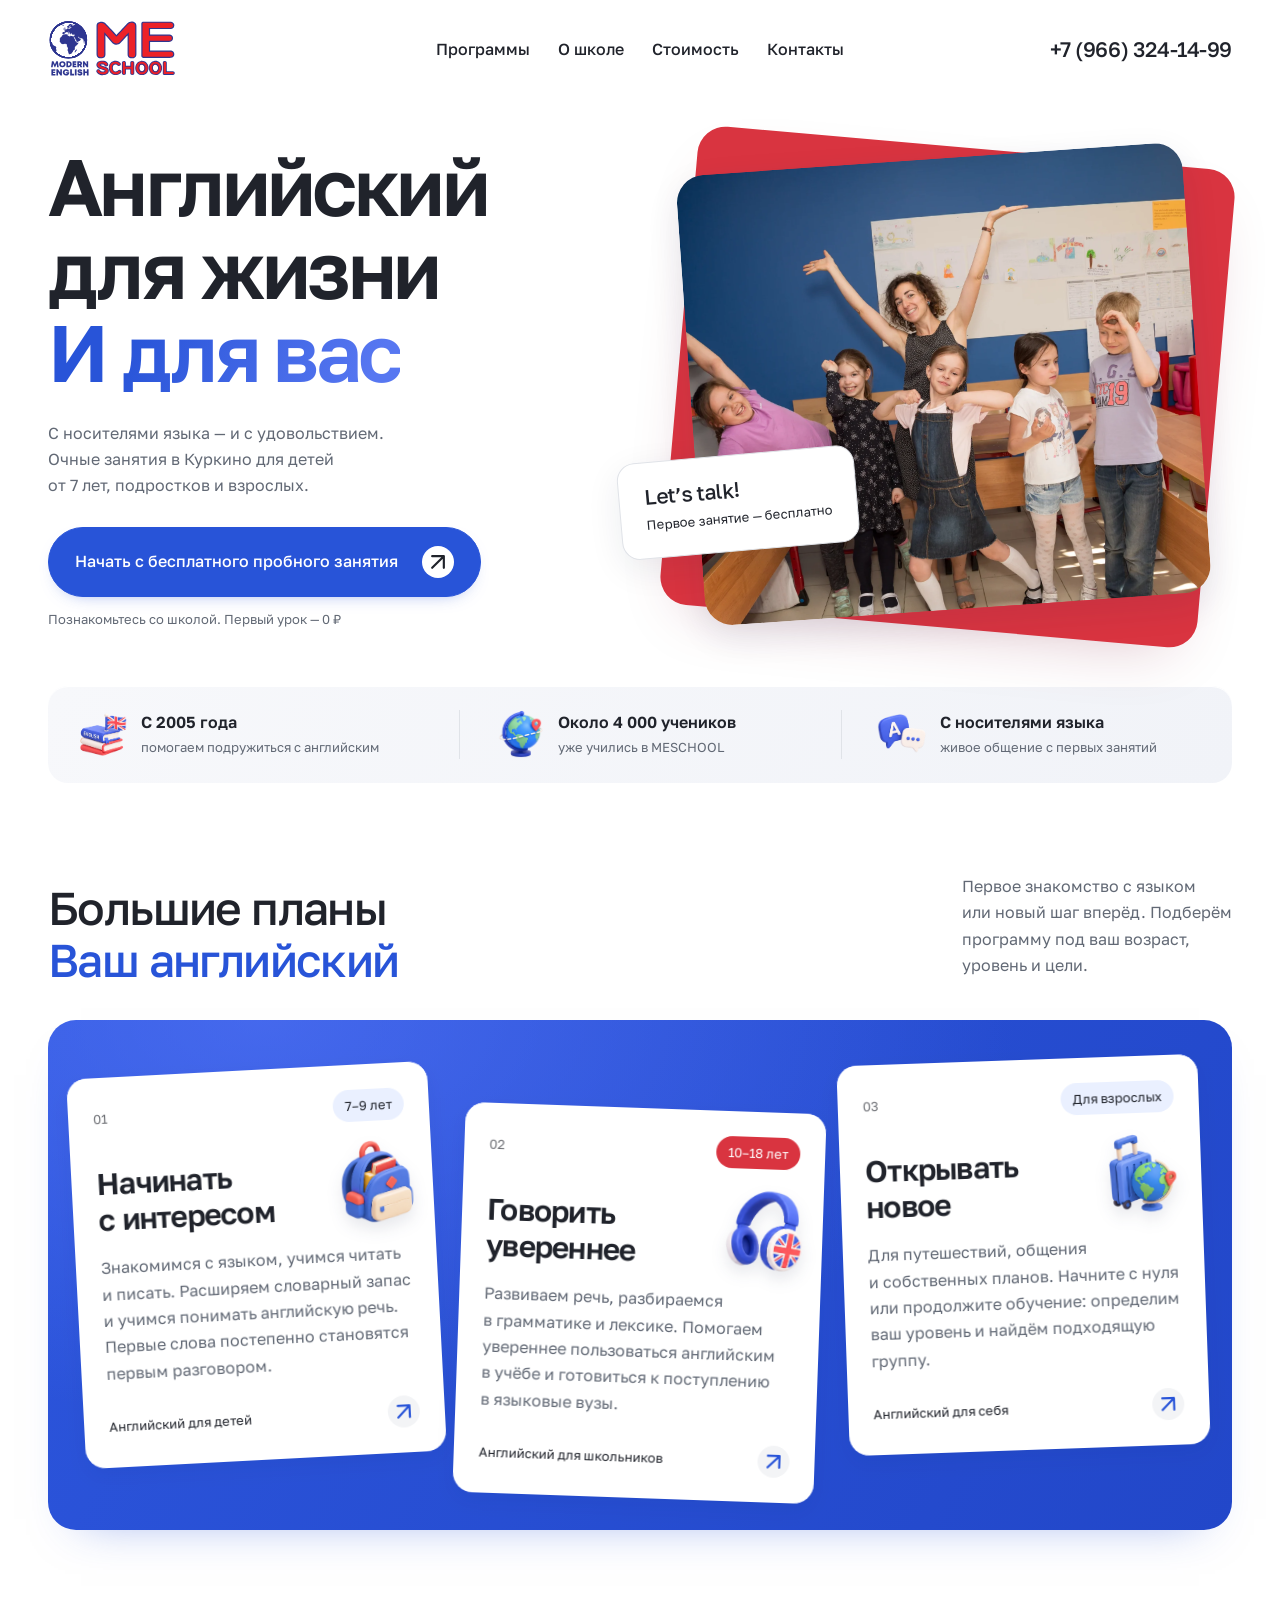
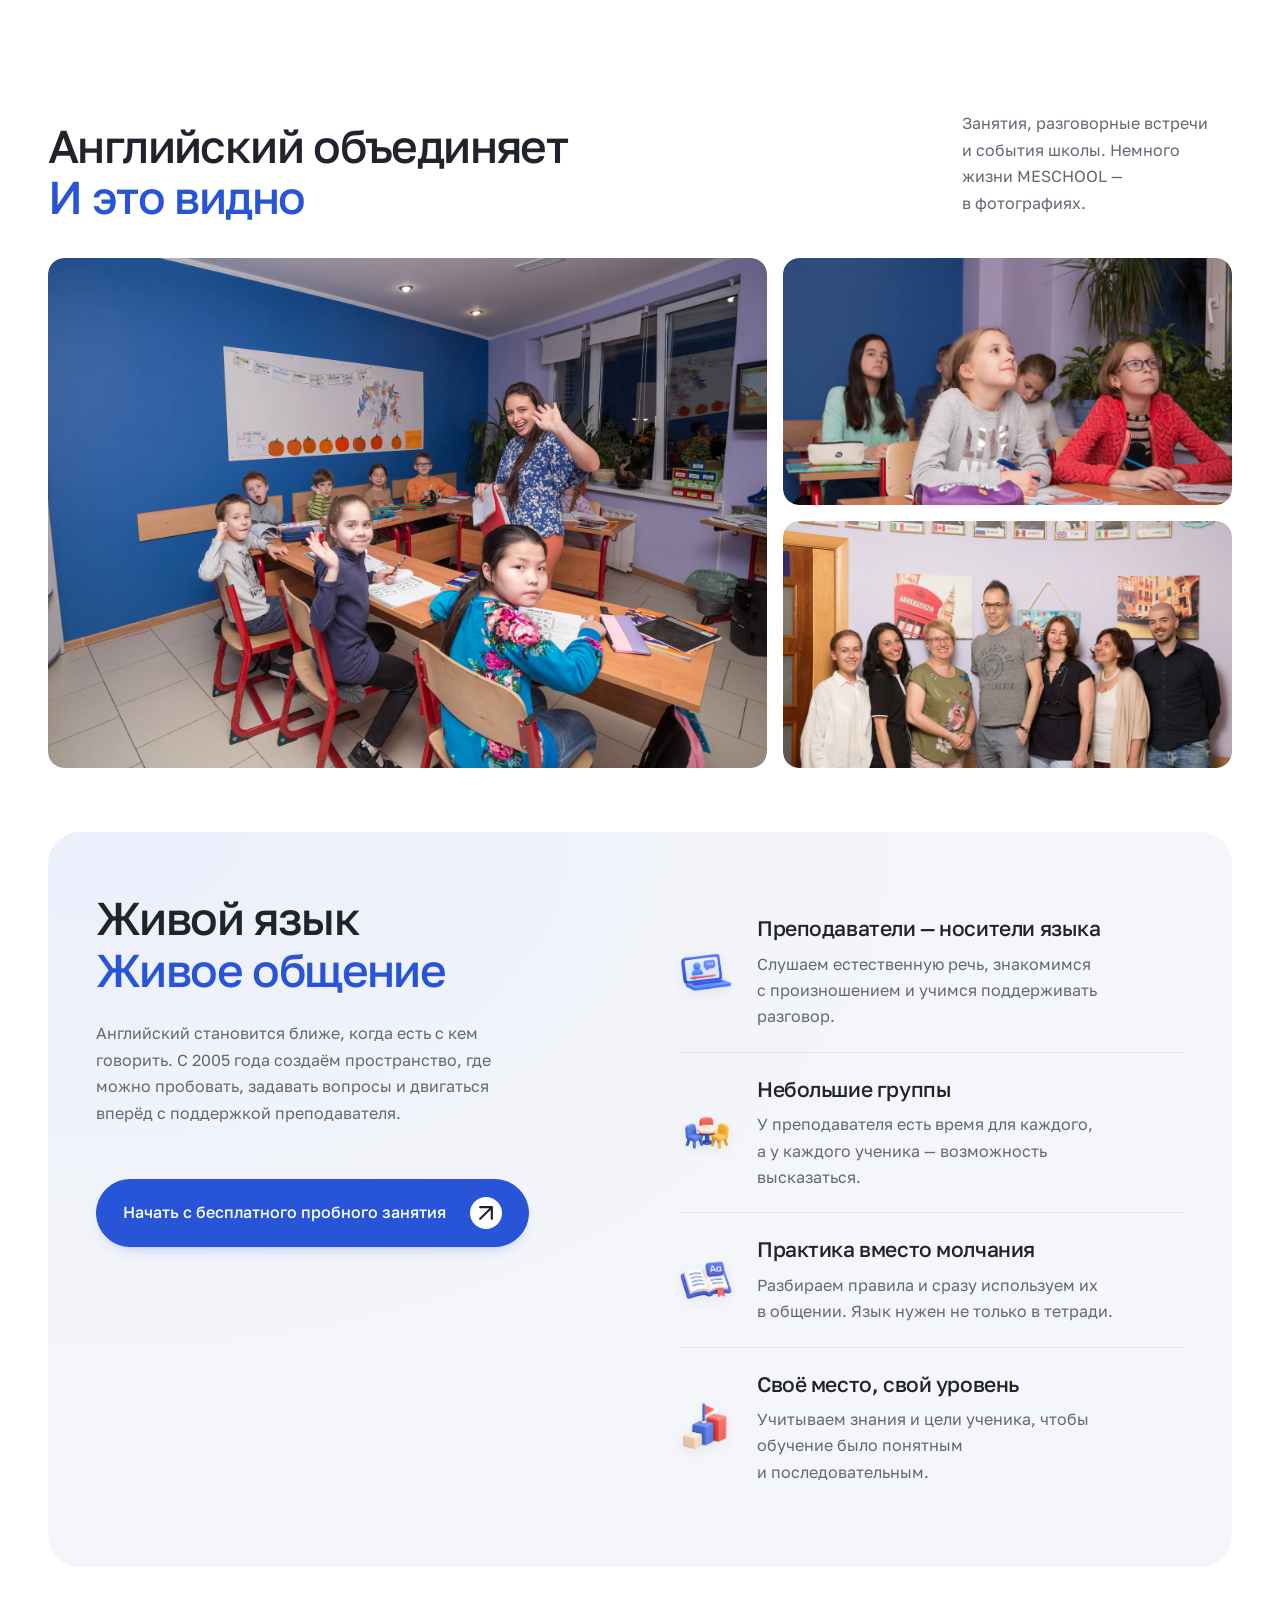
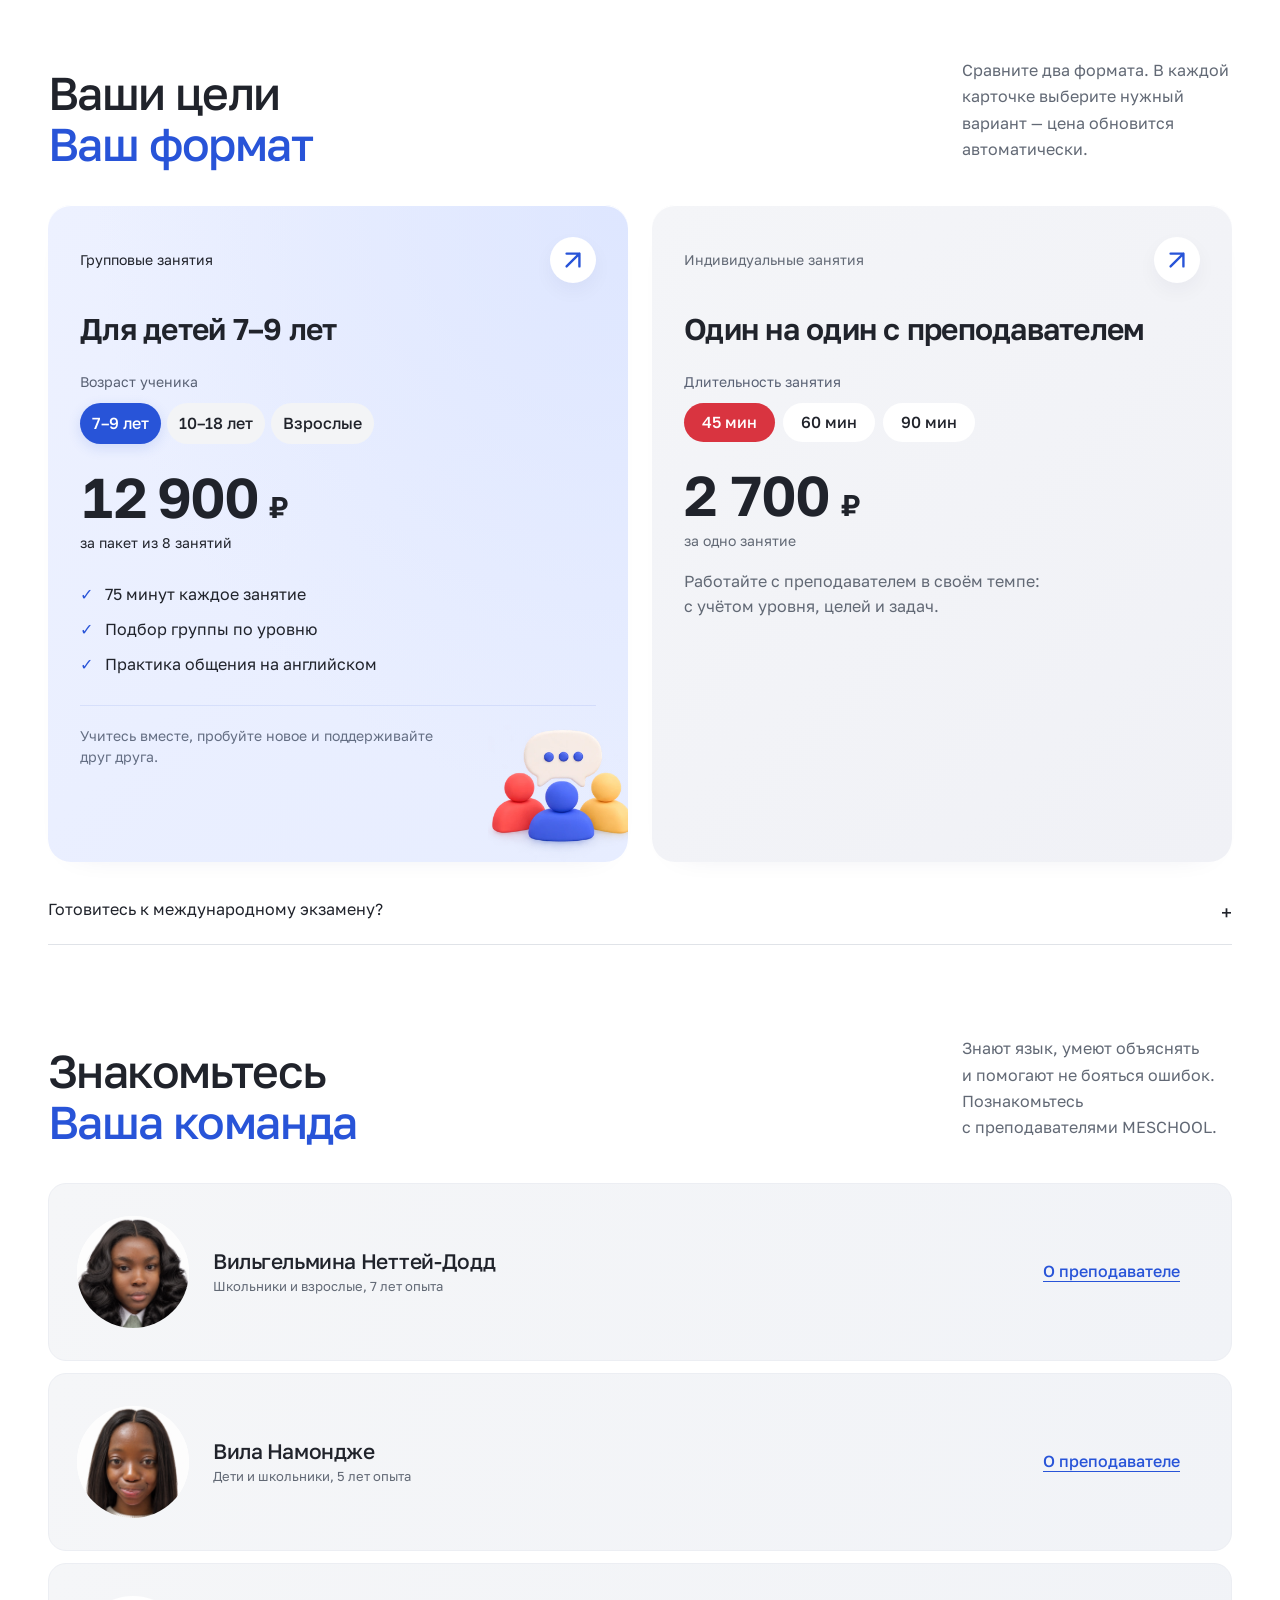
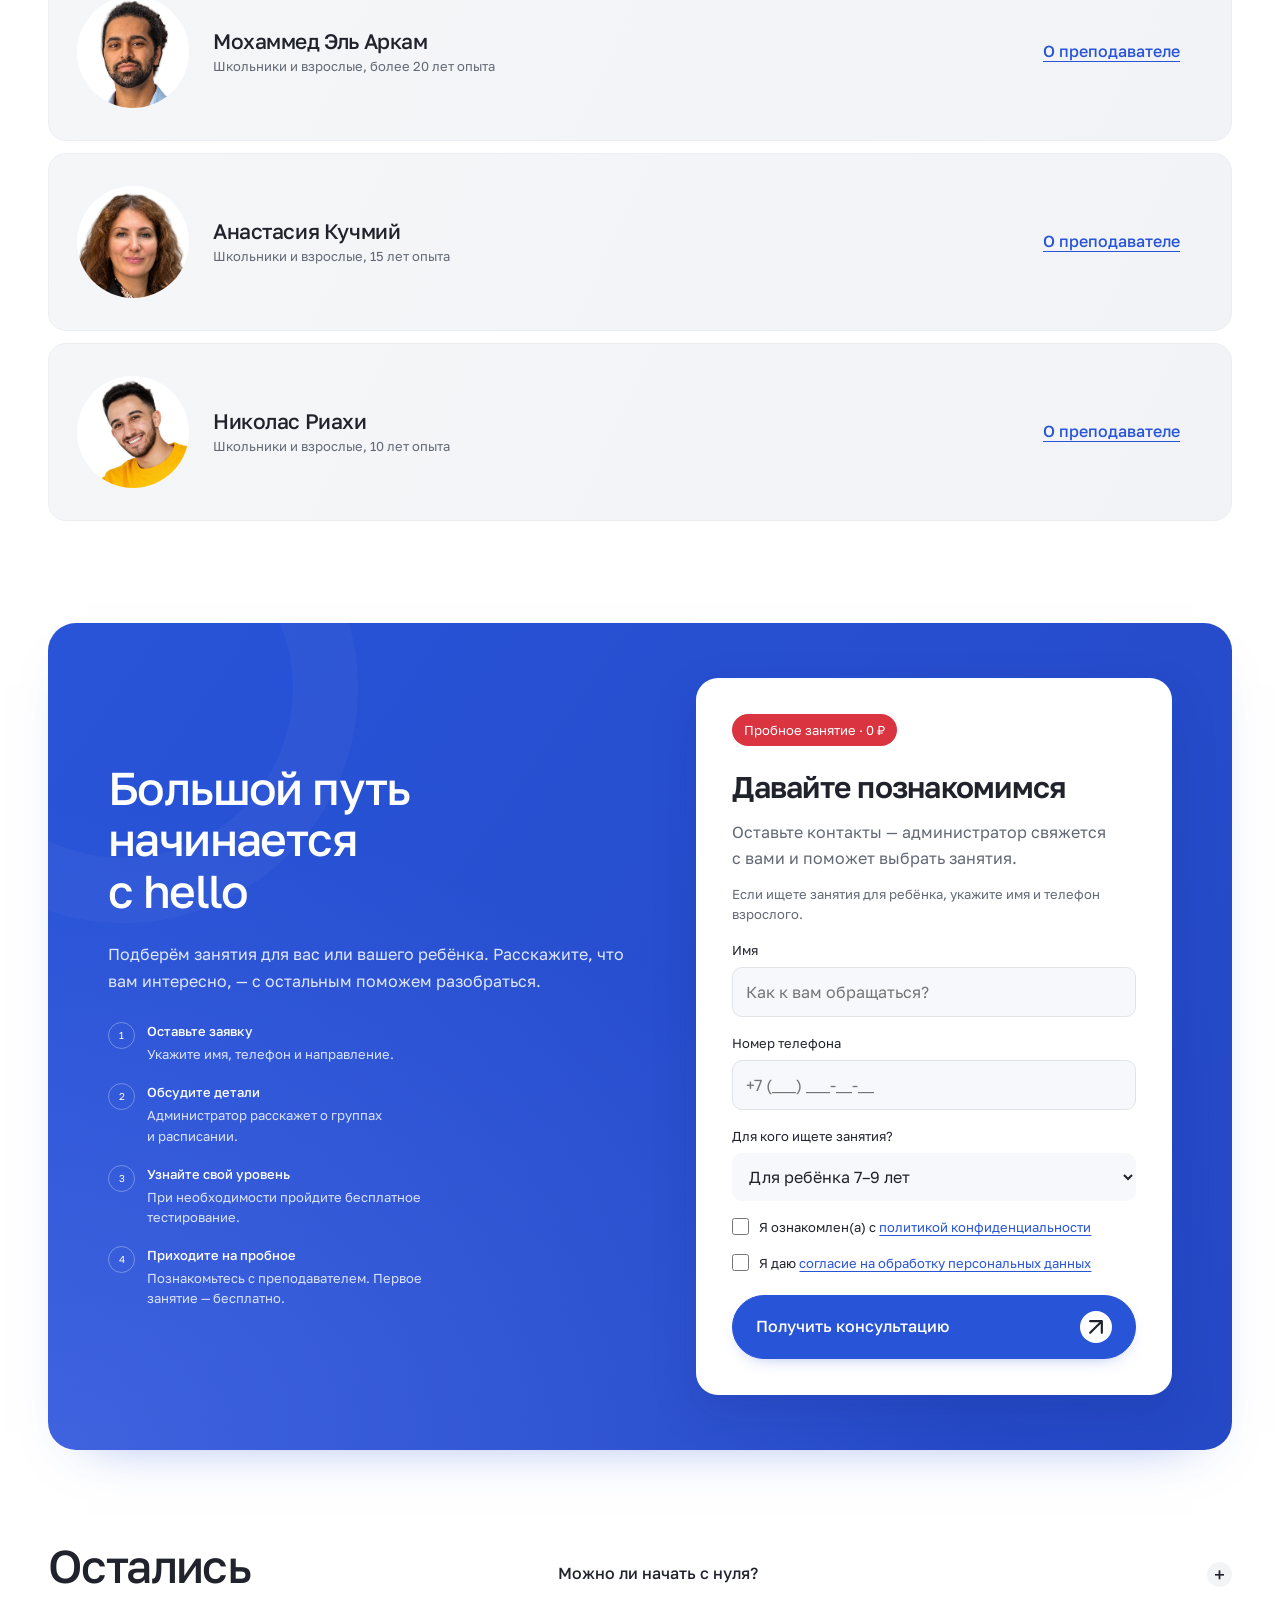
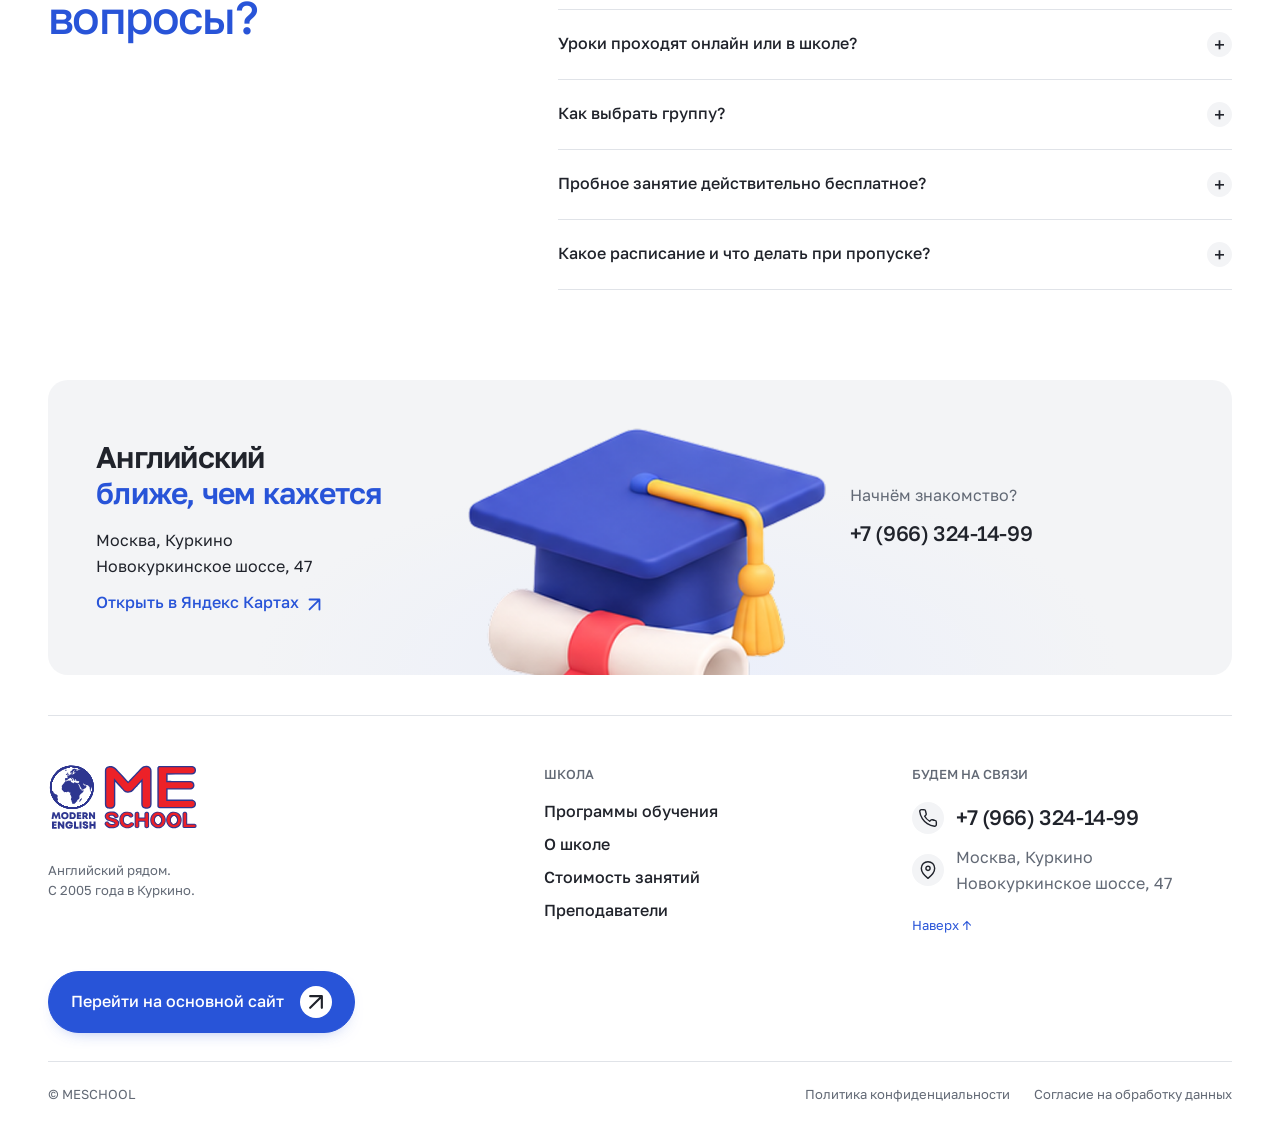
==== index.html @ 74e5d888 "Add minimal footer contact icons using existing 32px discs" ====
<!doctype html>
<html lang="ru">
<head>
  <meta charset="UTF-8"><meta name="viewport" content="width=device-width,initial-scale=1">
  <meta name="theme-color" content="#2854d8">
  <meta name="description" content="Английский с носителями языка для детей от 7 лет и взрослых в Куркино. MESCHOOL — с 2005 года. Группы и индивидуальные занятия, бесплатный пробный урок.">
  <title>MESCHOOL — английский с носителями языка в Куркино</title>
  <link rel="preconnect" href="https://fonts.googleapis.com"><link rel="preconnect" href="https://fonts.gstatic.com" crossorigin>
  <link href="https://fonts.googleapis.com/css2?family=Golos+Text:wght@400;450;500;600;700&family=Prata&display=swap" rel="stylesheet">
  <link rel="stylesheet" href="style.css"><link rel="stylesheet" href="refresh.css?v=2"><link rel="stylesheet" href="palette.css"><link rel="stylesheet" href="brand.css?v=2"><link rel="stylesheet" href="interactions.css?v=11"><link rel="stylesheet" href="conversion.css?v=10"><link rel="stylesheet" href="finish.css?v=36"><link rel="stylesheet" href="typography.css?v=12">
</head>
<body>
<a class="skip" href="#main">К содержимому</a>
<header class="header wrap">
  <a href="#" class="logo" aria-label="MESCHOOL — на главную"><img src="assets/modern-english-logo.svg" width="197" height="93" alt="Modern English School"></a>
  <nav aria-label="Основная навигация"><a href="#programs">Программы</a><a href="#approach">О школе</a><a href="#prices">Стоимость</a><a href="#contacts">Контакты</a></nav>
  <a class="header-phone" href="tel:+79663241499">+7 (966) 324-14-99</a><button class="menu" aria-label="Открыть меню" aria-expanded="false">Меню</button>
</header>
<main id="main">
  <section class="hero wrap">
    <div class="hero-copy">
      <h1>Английский<br>для жизни<br><em>И для вас</em></h1>
      <p class="lead">С носителями языка — и с удовольствием.<br class="desktop"> Очные занятия в Куркино для детей<br class="desktop"> от 7 лет, подростков и взрослых.</p>
      <a class="button" href="#trial">Начать с бесплатного пробного занятия <span><svg class="arrow-ne" viewBox="0 0 24 24" fill="none" aria-hidden="true" focusable="false"><path d="M5 19 19 5M5 5h14v14" stroke="currentColor" stroke-width="2.6" stroke-linecap="round" stroke-linejoin="round"/></svg></span></a><p class="micro">Познакомьтесь со школой. Первый урок — 0 ₽</p>
    </div>
    <figure class="hero-photo"><img src="assets/221A9187.webp" alt="Преподаватель и ученики MESCHOOL на занятии английским" fetchpriority="high" width="1920" height="1280"><div class="photo-note"><span>Let’s talk!</span><small>Первое занятие — бесплатно</small></div></figure>
  </section>
  <div class="facts wrap">
    <div><img src="assets/icons/books.webp" alt=""><div><strong>С 2005 года</strong><span>помогаем подружиться с английским</span></div></div>
    <div><img src="assets/icons/globe.webp" alt=""><div><strong>Около 4 000 учеников</strong><span>уже учились в MESCHOOL</span></div></div>
    <div><img src="assets/icons/conversation.webp" alt=""><div><strong>С носителями языка</strong><span>живое общение с первых занятий</span></div></div>
  </div>
  <section id="programs" class="section wrap">
    <div class="section-top"><div><h2>Большие планы<br><em>Ваш английский</em></h2></div><p>Первое знакомство с языком или новый шаг вперёд. Подберём программу под ваш возраст, уровень и цели.</p></div>
    <div class="programs">
      <article class="program peach"><div class="program-top"><span>01</span><span class="pill">7–9 лет</span></div><img class="program-art" src="assets/icon-kids.webp" alt="" loading="lazy"><h3>Начинать<br>с интересом</h3><p>Знакомимся с языком, учимся читать и писать. Расширяем словарный запас и учимся понимать английскую речь. Первые слова постепенно становятся первым разговором.</p><div class="program-bottom"><span>Английский для детей</span><a href="#prices" data-program="children" aria-label="Стоимость занятий для детей"><svg class="arrow-ne" viewBox="0 0 24 24" fill="none" aria-hidden="true" focusable="false"><path d="M5 19 19 5M5 5h14v14" stroke="currentColor" stroke-width="2.6" stroke-linecap="round" stroke-linejoin="round"/></svg></a></div></article>
      <article class="program sage"><div class="program-top"><span>02</span><span class="pill">10–18 лет</span></div><img class="program-art" src="assets/icons/listening.webp" alt="" loading="lazy"><h3>Говорить<br>увереннее</h3><p>Развиваем речь, разбираемся в грамматике и лексике. Помогаем увереннее пользоваться английским в учёбе и готовиться к поступлению в языковые вузы.</p><div class="program-bottom"><span>Английский для школьников</span><a href="#prices" data-program="teens" aria-label="Стоимость занятий для школьников"><svg class="arrow-ne" viewBox="0 0 24 24" fill="none" aria-hidden="true" focusable="false"><path d="M5 19 19 5M5 5h14v14" stroke="currentColor" stroke-width="2.6" stroke-linecap="round" stroke-linejoin="round"/></svg></a></div></article>
      <article class="program lilac"><div class="program-top"><span>03</span><span class="pill">Для взрослых</span></div><img class="program-art" src="assets/icon-adults.webp" alt="" loading="lazy"><h3>Открывать<br>новое</h3><p>Для путешествий, общения и собственных планов. Начните с нуля или продолжите обучение: определим ваш уровень и найдём подходящую группу.</p><div class="program-bottom"><span>Английский для себя</span><a href="#prices" data-program="adults" aria-label="Стоимость занятий для взрослых"><svg class="arrow-ne" viewBox="0 0 24 24" fill="none" aria-hidden="true" focusable="false"><path d="M5 19 19 5M5 5h14v14" stroke="currentColor" stroke-width="2.6" stroke-linecap="round" stroke-linejoin="round"/></svg></a></div></article>
    </div>
  </section>
  <section class="school-life section wrap" id="school-life">
    <div class="section-top"><div><h2>Английский объединяет<br><em>И это видно</em></h2></div><p>Занятия, разговорные встречи и события школы. Немного жизни MESCHOOL — в фотографиях.</p></div>
    <div class="life-grid">
      <figure class="life-card life-card-wide"><img src="assets/221A3856.webp" alt="Преподаватель и ученики MESCHOOL в учебном классе" loading="lazy" width="1920" height="1280"></figure>
      <figure class="life-card"><img src="assets/221A3980.webp" alt="Ученицы слушают преподавателя на уроке английского" loading="lazy" width="1920" height="1280"></figure>
      <figure class="life-card"><img src="assets/221A9072.webp" alt="Команда преподавателей MESCHOOL" loading="lazy" width="1920" height="1280"></figure>
    </div>
  </section>
  <section id="approach" class="approach">
    <div class="wrap approach-grid">
      <div><h2>Живой язык<br><em>Живое общение</em></h2><p class="approach-intro">Английский становится ближе, когда есть с кем говорить. С 2005 года создаём пространство, где можно пробовать, задавать вопросы и двигаться вперёд с поддержкой преподавателя.</p><a class="button section-cta approach-cta" href="#trial">Начать с бесплатного пробного занятия <span><svg class="arrow-ne" viewBox="0 0 24 24" fill="none" aria-hidden="true" focusable="false"><path d="M5 19 19 5M5 5h14v14" stroke="currentColor" stroke-width="2.6" stroke-linecap="round" stroke-linejoin="round"/></svg></span></a></div>
      <div class="reasons">
        <article><img class="reason-art" src="assets/icons/online.webp" alt="" loading="lazy"><div><h3>Преподаватели — носители языка</h3><p>Слушаем естественную речь, знакомимся с произношением и учимся поддерживать разговор.</p></div></article>
        <article><img class="reason-art" src="assets/icon-small-groups.webp" alt="" loading="lazy"><div><h3>Небольшие группы</h3><p>У преподавателя есть время для каждого, а у каждого ученика — возможность высказаться.</p></div></article>
        <article><img class="reason-art" src="assets/icons/workbook.webp" alt="" loading="lazy"><div><h3>Практика вместо молчания</h3><p>Разбираем правила и сразу используем их в общении. Язык нужен не только в тетради.</p></div></article>
        <article><img class="reason-art" src="assets/icon-level.webp" alt="" loading="lazy"><div><h3>Своё место, свой уровень</h3><p>Учитываем знания и цели ученика, чтобы обучение было понятным и последовательным.</p></div></article>
      </div>
    </div>
  </section>
  <section id="prices" class="section wrap">
    <div class="section-top"><div><h2>Ваши цели<br><em>Ваш формат</em></h2></div><p>Сравните два формата. В каждой карточке выберите нужный вариант — цена обновится автоматически.</p></div>
    <div class="price-grid" id="price-panel">
      <article class="price-card featured" id="group-offer" role="tabpanel" aria-labelledby="tab-children"><img class="price-goal" src="assets/icon-group-price.webp" alt="" aria-hidden="true" loading="lazy"><div class="price-heading"><span>Групповые занятия</span><a class="price-card-arrow" href="#trial" aria-label="Записаться на групповые занятия"><svg class="arrow-ne" viewBox="0 0 24 24" fill="none" aria-hidden="true" focusable="false"><path d="M5 19 19 5M5 5h14v14" stroke="currentColor" stroke-width="2.6" stroke-linecap="round" stroke-linejoin="round"/></svg></a></div><h3 id="group-title">Для детей 7–9 лет</h3><p class="choice-label">Возраст ученика</p><div class="tabs" role="tablist" aria-label="Возраст ученика"><button role="tab" aria-selected="true" id="tab-children" aria-controls="group-offer" data-tab="children">7–9 лет</button><button role="tab" aria-selected="false" tabindex="-1" id="tab-teens" aria-controls="group-offer" data-tab="teens">10–18 лет</button><button role="tab" aria-selected="false" tabindex="-1" id="tab-adults" aria-controls="group-offer" data-tab="adults">Взрослые</button></div><p class="price"><span id="group-price">12 900</span> <small>₽</small></p><p class="price-unit">за пакет из 8 занятий</p><ul><li id="group-duration">75 минут каждое занятие</li><li>Подбор группы по уровню</li><li>Практика общения на английском</li></ul><p class="price-footnote">Учитесь вместе, пробуйте новое и поддерживайте друг друга.</p></article>
      <article class="price-card"><div class="price-heading"><span>Индивидуальные занятия</span><a class="price-card-arrow" href="#trial" data-interest="individual" aria-label="Записаться на индивидуальные занятия"><svg class="arrow-ne" viewBox="0 0 24 24" fill="none" aria-hidden="true" focusable="false"><path d="M5 19 19 5M5 5h14v14" stroke="currentColor" stroke-width="2.6" stroke-linecap="round" stroke-linejoin="round"/></svg></a></div><h3>Один на один с преподавателем</h3><p class="choice-label" id="duration-label">Длительность занятия</p><div class="duration" role="group" aria-labelledby="duration-label"><button aria-pressed="true" data-min="45">45 мин</button><button aria-pressed="false" data-min="60">60 мин</button><button aria-pressed="false" data-min="90">90 мин</button></div><p class="price"><span id="individual-price">2 700</span> <small>₽</small></p><p class="price-unit">за одно занятие</p><p class="individual-description">Работайте с преподавателем в своём темпе: с учётом уровня, целей и задач.</p></article>
    </div>
    <details class="exam"><summary>Готовитесь к международному экзамену? <span>+</span></summary><p>Групповая подготовка — 16 000 ₽ за пакет из 8 занятий. Администратор подскажет, к каким экзаменам можно подготовиться, и расскажет о расписании и длительности уроков.</p></details>
  </section>
  <section id="teachers" class="teachers section wrap">
    <div class="section-top"><div><h2>Знакомьтесь<br><em>Ваша команда</em></h2></div><p>Знают язык, умеют объяснять и помогают не бояться ошибок. Познакомьтесь с преподавателями MESCHOOL.</p></div>
    <div class="teacher-list">
      <article><div class="teacher-initial teacher-photo teacher-photo-portrait"><img src="assets/teacher-wilhelmina.jpg" alt="Вильгельмина Неттей-Додд" width="960" height="1280" loading="lazy"></div><div><h3>Вильгельмина Неттей-Додд</h3><p>Школьники и взрослые, 7 лет опыта</p></div><details><summary>О преподавателе</summary><p>Английский для школьников и взрослых. Сертификат TEFL — преподаватель английского языка как иностранного. Степень магистра в области анализа государственной политики. Диплом специалиста по развитию и обучению детей раннего возраста. Опыт преподавания английского языка — 7 лет.</p></details></article>
      <article><div class="teacher-initial teacher-photo teacher-photo-portrait"><img src="assets/teacher-wila.jpg" alt="Вила Намондже" width="960" height="1280" loading="lazy"></div><div><h3>Вила Намондже</h3><p>Дети и школьники, 5 лет опыта</p></div><details><summary>О преподавателе</summary><p>Английский для детей и школьников. Сертификат Meschool в преподавании английского языка как иностранного. Диплом РУДН в области общей медицины. Опыт преподавания английского языка — 5 лет.</p></details></article>
      <article><div class="teacher-initial teacher-photo"><img src="assets/teacher-mohammed.webp" alt="Мохаммед Эль Аркам" width="1122" height="1402" loading="lazy"></div><div><h3>Мохаммед Эль Аркам</h3><p>Школьники и взрослые, более 20 лет опыта</p></div><details><summary>О преподавателе</summary><p>Mohammed El Arqam. Сертификат TESOL/TEFL — преподавание английского языка как иностранного. Обучался на факультете медицины и фармацевтики в Рабате. Преподаёт английский более 20 лет.</p></details></article>
      <article><div class="teacher-initial teacher-photo"><img src="assets/teacher-anastasia.webp" alt="Анастасия Кучмий" width="1122" height="1402" loading="lazy"></div><div><h3>Анастасия Кучмий</h3><p>Школьники и взрослые, 15 лет опыта</p></div><details><summary>О преподавателе</summary><p>Anastasia Kuchmiy. Сертификат TESOL. Бакалавр филологии King’s College, Лондон. Языковые практикумы во Франции и Германии. Преподаёт английский и французский 15 лет.</p></details></article>
      <article><div class="teacher-initial teacher-photo teacher-photo-riahi"><img src="assets/teacher-nicolas.webp" alt="Николас Риахи" width="1122" height="1402" loading="lazy"></div><div><h3>Николас Риахи</h3><p>Школьники и взрослые, 10 лет опыта</p></div><details><summary>О преподавателе</summary><p>Nicolas Riahi. Сертификат TESOL/TEFL. Диплом в области преподавания, управления и профессионального развития. Бакалавр графического дизайна, высшее образование в области экономики и управления бизнесом. Преподаёт английский и французский 10 лет.</p></details></article>
    </div>
  </section>
  <section id="trial" class="trial wrap">
    <div class="trial-copy"><h2>Большой путь<br>начинается<br>с <em>hello</em></h2><p>Подберём занятия для вас или вашего ребёнка. Расскажите, что вам интересно, — с остальным поможем разобраться.</p><ol class="start-steps"><li><strong>Оставьте заявку</strong><span>Укажите имя, телефон и направление.</span></li><li><strong>Обсудите детали</strong><span>Администратор расскажет о группах и расписании.</span></li><li><strong>Узнайте свой уровень</strong><span>При необходимости пройдите бесплатное тестирование.</span></li><li><strong>Приходите на пробное</strong><span>Познакомьтесь с преподавателем. Первое занятие — бесплатно.</span></li></ol></div>
    <form class="booking" id="lead-form"><span class="pill">Пробное занятие · 0 ₽</span><h3>Давайте познакомимся</h3><p>Оставьте контакты — администратор свяжется с вами и поможет выбрать занятия.</p><p class="booking-note">Если ищете занятия для ребёнка, укажите имя и телефон взрослого.</p><label>Имя<input name="firstName" autocomplete="given-name" placeholder="Как к вам обращаться?" required maxlength="80"></label><label>Номер телефона<input name="phone" type="tel" autocomplete="tel" inputmode="tel" placeholder="+7 (___) ___-__-__" required maxlength="24"></label><label for="audience">Для кого ищете занятия?</label><select id="audience" name="interest" required><option>Для ребёнка 7–9 лет</option><option>Для школьника 10–18 лет</option><option>Для себя</option><option>Интересуют индивидуальные занятия</option><option>Готовлюсь к международному экзамену</option></select><label class="consent"><input type="checkbox" name="privacy" required><span>Я ознакомлен(а) с <a class="legal-link" href="privacy.html" target="_blank" rel="noopener">политикой конфиденциальности</a></span></label><label class="consent"><input type="checkbox" name="processing" required><span>Я даю <a class="legal-link" href="consent.html" target="_blank" rel="noopener">согласие на обработку персональных данных</a></span></label><button class="button" type="submit">Получить консультацию <span><svg class="arrow-ne" viewBox="0 0 24 24" fill="none" aria-hidden="true" focusable="false"><path d="M5 19 19 5M5 5h14v14" stroke="currentColor" stroke-width="2.6" stroke-linecap="round" stroke-linejoin="round"/></svg></span></button><p id="form-status" role="status" aria-live="polite"></p></form>
  </section>
  <section class="faq section wrap"><div><h2>Остались<br><em>вопросы?</em></h2></div><div>
    <details><summary>Можно ли начать с нуля?<span>+</span></summary><p>Да. В MESCHOOL можно познакомиться с английским с нуля или продолжить обучение. Подберём программу и группу с учётом вашего уровня.</p></details>
    <details><summary>Уроки проходят онлайн или в школе?<span>+</span></summary><p>На этой странице — очные занятия в Куркино. Ждём вас по адресу: Москва, Новокуркинское шоссе, 47.</p></details>
    <details><summary>Как выбрать группу?<span>+</span></summary><p>Обсудим возраст, опыт и цели ученика. При необходимости предложим бесплатное вступительное тестирование, чтобы подобрать подходящий уровень.</p></details>
    <details><summary>Пробное занятие действительно бесплатное?<span>+</span></summary><p>Да, первое пробное занятие — бесплатно. Администратор поможет выбрать время и расскажет, как подготовиться к встрече.</p></details>
    <details><summary>Какое расписание и что делать при пропуске?<span>+</span></summary><p>Расписание зависит от выбранной группы. Администратор расскажет о доступном времени и условиях пропуска занятий до начала обучения.</p></details>
  </div></section>
  <section id="contacts" class="contacts wrap"><div><h2>Английский<br><em>ближе, чем кажется</em></h2><address>Москва, Куркино<br>Новокуркинское шоссе, 47</address><a class="text-link" target="_blank" rel="noopener" href="https://yandex.ru/maps/?text=Москва%20Новокуркинское%20шоссе%2047">Открыть в Яндекс Картах <svg class="arrow-ne" viewBox="0 0 24 24" fill="none" aria-hidden="true" focusable="false"><path d="M5 19 19 5M5 5h14v14" stroke="currentColor" stroke-width="2.6" stroke-linecap="round" stroke-linejoin="round"/></svg></a></div><div class="contact-right"><p>Начнём знакомство?</p><a class="contact-phone" href="tel:+79663241499">+7 (966) 324-14-99</a></div><img class="contact-graduation" src="assets/icons/graduation.webp" alt="" aria-hidden="true" loading="lazy"></section>
</main>
<footer class="site-footer wrap">
  <div class="footer-main">
    <div class="footer-brand"><a class="logo" href="#" aria-label="MESCHOOL — на главную"><img src="assets/modern-english-logo.svg" width="197" height="93" alt="Modern English School" loading="lazy"></a><p>Английский рядом.<br>С 2005 года в Куркино.</p></div>
    <nav class="footer-nav" aria-label="Навигация в подвале"><span class="footer-label">Школа</span><a href="#programs">Программы обучения</a><a href="#approach">О школе</a><a href="#prices">Стоимость занятий</a><a href="#teachers">Преподаватели</a></nav>
    <div class="footer-contact"><span class="footer-label">Будем на связи</span><a class="footer-phone" href="tel:+79663241499"><span class="contact-icon" aria-hidden="true"><svg viewBox="0 0 24 24" fill="none" stroke="currentColor" stroke-width="1.7" stroke-linecap="round" stroke-linejoin="round" focusable="false"><path d="M22 16.9v3a2 2 0 0 1-2.2 2 19.8 19.8 0 0 1-8.6-3.1 19.5 19.5 0 0 1-6-6A19.8 19.8 0 0 1 2.1 4.2 2 2 0 0 1 4.1 2h3a2 2 0 0 1 2 1.7c.1 1 .4 1.9.7 2.8a2 2 0 0 1-.5 2.1L8 9.9a16 16 0 0 0 6 6l1.3-1.3a2 2 0 0 1 2.1-.5c.9.3 1.8.6 2.8.7a2 2 0 0 1 1.8 2.1Z"/></svg></span><span>+7 (966) 324-14-99</span></a><address><span class="contact-icon" aria-hidden="true"><svg viewBox="0 0 24 24" fill="none" stroke="currentColor" stroke-width="1.7" stroke-linecap="round" stroke-linejoin="round" focusable="false"><path d="M20 10c0 6-8 12-8 12S4 16 4 10a8 8 0 1 1 16 0Z"/><circle cx="12" cy="10" r="2.5"/></svg></span><span>Москва, Куркино<br>Новокуркинское шоссе, 47</span></address><a class="footer-top" href="#">Наверх ↑</a></div>
  </div>
  <div class="footer-site"><a class="button" href="https://www.google.com/goto?url=CAESUQHEIkXXkT0vZEbRE52pHAy4R0ar4e-qUCT1Lm2FzYMPfR0ig1uCDDswpr6iDXnhOT7QoH8DGqYeZShQPYZ9X3btqTBTcyGYqmK5lJMM2sL3EA" target="_blank" rel="noopener noreferrer">Перейти на основной сайт <span><svg class="arrow-ne" viewBox="0 0 24 24" fill="none" aria-hidden="true" focusable="false"><path d="M5 19 19 5M5 5h14v14" stroke="currentColor" stroke-width="2.6" stroke-linecap="round" stroke-linejoin="round"/></svg></span></a></div>
  <div class="footer-bottom"><span>© MESCHOOL</span><nav class="legal-footer" aria-label="Правовая информация"><a href="privacy.html">Политика конфиденциальности</a><a href="consent.html">Согласие на обработку данных</a></nav></div>
</footer>
<script src="app.js?v=13"></script><script src="booking.js?v=2"></script><script src="finish.js?v=3"></script>
</body></html>
---- style.css ----
:root{--paper:#faf9f5;--ink:#193e35;--muted:#73776f;--line:#dedfd6;--orange:#d57443}*{box-sizing:border-box}html{scroll-behavior:smooth;scroll-padding-top:30px}body{margin:0;background:var(--paper);color:var(--ink);font:15px/1.65 'Golos Text',Arial,sans-serif}a{color:inherit;text-decoration:none}button,input,select{font:inherit}button,a,summary,select{-webkit-tap-highlight-color:transparent}button{cursor:pointer}a:focus-visible,button:focus-visible,summary:focus-visible,select:focus-visible{outline:3px solid var(--orange);outline-offset:5px}.wrap{width:min(1240px,calc(100% - 96px));margin:auto}.header{height:112px;display:flex;align-items:center;justify-content:space-between;gap:30px}.logo{font-size:27px;font-weight:700;letter-spacing:2px;line-height:1.1}.logo span{font-weight:450}.logo small{display:block;font-size:8px;letter-spacing:2.5px;margin-top:9px}.header nav{display:flex;gap:29px;font-size:13px}.header nav a:hover{color:var(--orange)}.header-phone{font-size:14px;font-weight:500}.menu{display:none}.hero{display:grid;grid-template-columns:1fr 1fr;position:relative;padding-top:34px;column-gap:28px}.eyebrow{font-size:10px;font-weight:500;letter-spacing:2px;line-height:1.5}.dot{display:inline-block;width:6px;height:6px;border-radius:50%;background:var(--orange);margin:0 8px 1px 0}h1,h2,h3,p,figure{margin:0}h1,h2{font-family:'Prata',Georgia,serif;font-weight:400;letter-spacing:-3px;line-height:1.13}h1{font-size:clamp(58px,5.9vw,85px);margin:31px 0 23px}em{font-style:normal;color:#7d9273}h1 em{font-size:.91em}.lead{color:#666e64;font-size:16px;line-height:1.7;margin-bottom:28px}.button{border:1px solid var(--ink);background:var(--ink);color:#fff;display:inline-flex;align-items:center;justify-content:space-between;gap:25px;padding:17px 25px;border-radius:6px;font-size:13px;font-weight:500;transition:background .2s,transform .2s}.button:hover{background:#2f5845;transform:translateY(-2px)}.button span{font-size:20px;line-height:1}.micro{font-size:11px;color:var(--muted);margin-top:12px}.hero-photo{position:relative;height:580px;border-radius:180px 12px 12px 12px;margin-top:3px;background:#e5e6da}.hero-photo img{width:100%;height:100%;object-fit:cover;object-position:60% center;border-radius:inherit}.photo-note{position:absolute;bottom:35px;left:-23px;background:#f5e9d6;transform:rotate(-5deg);padding:21px 32px;box-shadow:0 4px 20px #193e3510}.photo-note span{display:block;font:30px 'Prata',serif}.photo-note small{font-size:10px}.hero-photo figcaption{position:absolute;right:9px;bottom:8px;background:#faf9f5e6;padding:2px 7px;font-size:8px;border-radius:3px}.hero-bottom{grid-column:1/-1;display:flex;justify-content:space-between;font-size:10px;letter-spacing:.3px;color:var(--muted);padding:34px 0 29px}.facts{display:grid;grid-template-columns:repeat(3,1fr);border-block:1px solid var(--line);padding:26px 0}.facts>div{padding-left:40px;border-left:1px solid var(--line)}.facts>div:first-child{padding:0;border:0}.facts strong{display:block;font-size:18px;font-weight:500}.facts span{font-size:12px;color:var(--muted)}.section{padding-block:100px}.section-top{display:flex;align-items:flex-end;justify-content:space-between;margin-bottom:40px;gap:30px}h2{font-size:49px;letter-spacing:-1.8px;margin-top:23px}.section-top>p{font-size:14px;color:var(--muted);padding-bottom:7px}.programs{display:grid;grid-template-columns:repeat(3,1fr);gap:20px}.program{border-radius:8px;padding:27px 29px;min-height:340px;display:flex;flex-direction:column}.peach{background:#eee0cf}.sage{background:#e2e8d9}.lilac{background:#e7e4ec}.program-top,.program-bottom{display:flex;justify-content:space-between;align-items:center}.program-top>span:first-child{font:14px 'Prata',serif;opacity:.65}.pill{border:1px solid #193e3530;border-radius:30px;padding:5px 12px;font-size:10px;white-space:nowrap}.program h3{font:30px/1.2 'Prata',Georgia,serif;letter-spacing:-.8px;margin:30px 0 15px}.program p{font-size:12px;line-height:1.8;max-width:270px;color:#566055}.program-bottom{margin-top:auto;padding-top:26px;font-size:10px}.program-bottom a{width:34px;height:34px;border:1px solid #193e3540;border-radius:50%;display:grid;place-items:center;font-size:20px}.program-bottom a:hover{background:var(--ink);color:white}.approach{background:#edf0e7;padding:80px 0}.approach-grid{display:grid;grid-template-columns:1fr 1fr;gap:80px}.approach-intro{max-width:385px;margin:25px 0;font-size:14px;color:#66705f}.text-link{font-size:12px;border-bottom:1px solid;padding-bottom:5px}.reasons article{display:flex;gap:25px;padding:24px 0;border-bottom:1px solid #ccd3c5}.reasons article>span{font-size:11px;color:#7d9273;padding-top:5px}.reasons h3{font-size:20px;font-weight:500;margin-bottom:8px}.reasons p{color:#66705f;font-size:13px;max-width:360px}.tabs{display:flex;gap:8px;margin:0 0 25px}.tabs button{background:transparent;border:1px solid var(--line);padding:12px 23px;border-radius:30px;color:var(--ink);font-size:12px}.tabs button[aria-selected=true]{background:var(--ink);border-color:var(--ink);color:white}.price-grid{display:grid;grid-template-columns:1fr 1fr;gap:24px}.price-card{padding:35px;border:1px solid var(--line);border-radius:8px}.price-card.featured{background:#f0f1e9}.price-heading{display:flex;justify-content:space-between;align-items:center;font-size:11px;color:#6b7665}.price-card h3{font-size:23px;font-weight:500;margin-top:25px}.price{font-size:55px;line-height:1.2;letter-spacing:-2px;margin-top:25px}.price small{font-size:32px}.price-unit{color:var(--muted);font-size:12px;margin-top:5px}.price-card ul{list-style:none;padding:0;margin:28px 0}.price-card li{font-size:12px;margin:10px 0}.price-card li:before{content:'✓';margin-right:12px;color:#6d835e}.price-card .button{width:100%}.outline{background:transparent;color:var(--ink)}.outline:hover{color:white}.duration{display:flex;gap:8px;margin-top:28px}.duration button{padding:8px 18px;border:1px solid var(--line);border-radius:5px;background:transparent;color:var(--ink);font-size:12px}.duration button[aria-pressed=true]{background:#e2e8d9;border-color:#b7c6ae}.individual-description{font-size:12px;color:var(--muted);margin:17px 0 25px;max-width:350px}.exam{margin-top:20px;border-bottom:1px solid var(--line);padding:15px 0}.exam p{font-size:13px;padding:20px 0;max-width:800px}.exam a{text-decoration:underline}summary{cursor:pointer;list-style:none}summary::-webkit-details-marker{display:none}.exam summary,.faq summary{display:flex;justify-content:space-between;gap:18px}.exam summary span,.faq summary span{font-size:20px;font-weight:400}details[open] summary span{transform:rotate(45deg)}.teachers{padding-top:0}.teacher-list article{display:grid;grid-template-columns:55px 1fr 180px 160px;align-items:center;gap:20px;padding:27px 0;border-bottom:1px solid var(--line)}.teacher-initial{width:48px;height:48px;background:#e6e9dc;border-radius:50%;display:grid;place-items:center;font:22px 'Prata',serif}.teacher-list h3{font-size:17px;font-weight:500}.teacher-list p,.teacher-list article>span{font-size:12px;color:var(--muted)}.teacher-list summary{font-size:11px;text-decoration:underline;text-underline-offset:4px}.teacher-list details p{padding-top:10px}.trial{background:#193e35;color:#f8f7ed;border-radius:12px;padding:58px 65px;display:grid;grid-template-columns:1fr .9fr;gap:70px}.trial .eyebrow{color:#c1ceb4}.trial h2{font-size:61px;margin-top:28px}.trial h2 em{color:#d6dca5}.trial-copy>p{color:#c4cec2;font-size:13px;margin-top:25px}.trial ol{padding-left:20px;color:#cad5c6;font-size:12px;line-height:2.5;margin-top:23px}.booking{background:#faf9f5;color:var(--ink);border-radius:8px;padding:35px;align-self:center}.booking .pill{background:#e4e9d9;display:inline-block}.booking h3{font-size:23px;font-weight:500;line-height:1.3;margin:23px 0 14px}.booking>p{color:var(--muted);font-size:12px}.booking label{display:block;font-size:11px;margin:25px 0 7px}.booking select{display:block;width:100%;background:transparent;border:1px solid #ced2c5;border-radius:5px;padding:13px;font-size:13px;color:var(--ink)}.booking .button{margin-top:14px;width:100%}.booking .booking-note{font-size:10px;margin-top:17px;line-height:1.7}.faq{display:grid;grid-template-columns:.8fr 1.2fr;gap:60px}.faq details{border-bottom:1px solid var(--line);padding:22px 0}.faq summary{font-size:14px}.faq details p{font-size:13px;color:var(--muted);padding-top:15px;max-width:500px}.contacts{padding:55px 0 65px;border-top:1px solid var(--line);display:flex;justify-content:space-between;align-items:center;gap:40px}.contacts h2{font-size:39px}.contacts address{font-style:normal;margin:23px 0 15px;font-size:13px}.contact-right p{color:var(--muted);font-size:12px}.contact-phone{display:block;font-size:27px;letter-spacing:-1px;margin:10px 0 24px}.contact-right .button{font-size:12px}footer{border-top:1px solid var(--line);padding:30px 0;display:flex;align-items:center;justify-content:space-between;gap:20px}footer .logo{font-size:20px}footer p,footer>span{font-size:10px;color:var(--muted)}dialog{border:0;border-radius:12px;background:var(--paper);color:var(--ink);padding:45px;width:min(480px,calc(100% - 32px));box-shadow:0 20px 80px #0003}dialog::backdrop{background:#10251f99;backdrop-filter:blur(5px)}dialog h2{font-size:38px}dialog p{font-size:13px;margin:20px 0}dialog .button{display:block;text-align:center;font-size:12px}.close{position:absolute;top:12px;right:17px;border:0;background:transparent;font-size:28px;color:var(--ink)}.copy-button{display:block;margin:15px auto 0;border:0;background:transparent;color:var(--ink);text-decoration:underline;font-size:12px}.copy-status{min-height:20px;text-align:center}.skip{position:fixed;top:-60px;padding:10px;background:var(--ink);color:white;z-index:10}.skip:focus{top:0}
@media(min-width:1500px){.hero-photo{height:610px}}@media(max-width:1000px){.wrap{width:calc(100% - 48px)}.header nav{gap:16px}.header-phone{display:none}.hero-photo{height:540px}h1{font-size:65px}.hero{gap:20px}.program{padding:23px}.program h3{font-size:26px}.approach-grid{gap:40px}.trial{padding:40px;gap:35px}.teacher-list article{grid-template-columns:50px 1fr 140px}.teacher-list details{grid-column:2/-1}.trial h2{font-size:50px}}@media(max-width:680px){.wrap{width:calc(100% - 40px)}.header{height:85px}.logo{font-size:23px}.logo small{font-size:7px}.menu{display:block;border:1px solid var(--line);background:transparent;border-radius:25px;padding:8px 15px;font-size:11px;color:var(--ink)}.header nav{display:none;position:absolute;top:77px;left:20px;right:20px;z-index:5;padding:24px;background:var(--paper);border:1px solid var(--line);border-radius:8px}.header nav.open{display:flex;flex-direction:column}.hero{grid-template-columns:1fr;padding-top:24px;gap:25px}.eyebrow{font-size:9px;letter-spacing:1.5px}h1{font-size:59px;letter-spacing:-2.8px;margin:23px 0 21px}.lead{font-size:14px}.desktop{display:none}.hero-copy .button{width:100%;font-size:13px}.micro{text-align:center;font-size:10px}.hero-photo{height:350px;border-radius:105px 8px 8px 8px;margin:6px 0 0 15px}.photo-note{left:-15px;bottom:22px;padding:15px 22px}.photo-note span{font-size:24px}.hero-bottom{padding:3px 0 20px;display:block;text-align:center;font-size:10px}.hero-bottom a{display:none}.facts{grid-template-columns:1fr;padding:8px 0}.facts>div,.facts>div:first-child{padding:15px 0;border:0;border-bottom:1px solid var(--line);display:flex;align-items:center;justify-content:space-between;gap:15px}.facts>div:last-child{border:0}.facts strong{font-size:14px}.facts span{font-size:10px;text-align:right}.section{padding-block:65px}h2{font-size:37px;letter-spacing:-1.5px;margin-top:19px}.section-top{display:block;margin-bottom:28px}.section-top>p{margin-top:22px;font-size:13px}.section-top>p br{display:none}.programs{grid-template-columns:1fr;gap:13px}.program{min-height:280px;padding:25px}.program h3{font-size:30px;margin:25px 0 12px}.program p{max-width:100%;font-size:13px}.program-bottom{padding-top:20px;font-size:11px}.approach{padding:55px 0}.approach-grid{grid-template-columns:1fr;gap:25px}.reasons h3{font-size:18px}.reasons p{font-size:12px}.tabs{gap:6px;flex-wrap:wrap}.tabs button{font-size:10px;padding:10px 12px}.price-grid{grid-template-columns:1fr;gap:15px}.price-card{padding:25px}.price-card h3{font-size:21px}.price{font-size:49px}.price-heading{font-size:10px}.exam summary{font-size:12px}.teachers{padding-top:0}.teacher-list article{grid-template-columns:43px 1fr;gap:13px;padding:23px 0}.teacher-initial{width:40px;height:40px}.teacher-list h3{font-size:15px}.teacher-list article>span{grid-column:2}.teacher-list details{grid-column:2}.trial{width:calc(100% - 24px);padding:35px 22px;grid-template-columns:1fr;gap:28px}.trial h2{font-size:50px}.trial-copy>p{font-size:13px}.booking{padding:26px 21px}.booking h3{font-size:22px}.booking .button{font-size:11px;padding-inline:17px}.faq{grid-template-columns:1fr;gap:23px}.faq summary{font-size:13px}.contacts{display:block;padding:40px 0}.contacts h2{font-size:35px}.contact-right{margin-top:40px}.contact-phone{font-size:25px}.contact-right .button{width:100%}footer{flex-wrap:wrap;padding:25px 0}footer p{display:none}footer>span{font-size:9px}dialog{padding:35px 25px}dialog h2{font-size:34px}}@media(prefers-reduced-motion:reduce){html{scroll-behavior:auto}*{transition:none!important}}
@media(max-width:680px){h1{font-size:clamp(42px,12.6vw,59px);letter-spacing:-2px}.hero-copy{min-width:0}h1 em{white-space:nowrap;font-size:.85em}}
---- refresh.css ----
/* Direction 2: blue, lime and a playful editorial grid. */
:root{--paper:#fff;--ink:#242424;--muted:#717171;--line:#e7e7e7;--orange:#348cf5;--blue:#348cf5;--lime:#d0fa39;--lavender:#d7c1f6}
body{background:#fff;font-family:'Golos Text',Arial,sans-serif}.wrap{width:min(1240px,calc(100% - 96px))}.header{height:100px}.logo{letter-spacing:-1.4px;font-size:27px;color:#212121}.logo span{font-weight:700}.logo small{font-size:7px;letter-spacing:2px;font-weight:500}.header nav{font-size:12px;gap:30px}.header-phone{border:1px solid #e2e2e2;border-radius:30px;padding:9px 16px;font-size:12px}.eyebrow{font-size:9px;letter-spacing:1.5px}.dot{background:var(--blue)}h1,h2,h3{font-family:'Golos Text',Arial,sans-serif;font-weight:500}h1{font-weight:600;font-size:clamp(60px,6.4vw,92px);line-height:.99;letter-spacing:-5px;margin:34px 0 25px}h1 em{color:var(--blue);font-size:1em}h2{font-size:53px;line-height:1.06;letter-spacing:-2.6px;font-weight:500}em{color:#a492bd}.hero{padding-top:45px;grid-template-columns:1fr 1fr;gap:32px}.lead{font-size:15px;line-height:1.65;color:#737373}.button{background:var(--blue);border-color:var(--blue);border-radius:50px;color:white;font-size:12px;padding:15px 21px;gap:24px;min-height:52px}.button span{background:white;color:var(--blue);border-radius:50%;width:26px;height:26px;display:grid;place-items:center;font-size:18px}.button:hover{background:#1974df;border-color:#1974df;transform:translateY(-2px)}.micro{font-size:10px;color:#858585}.hero-photo{height:480px;align-self:center;margin:0 15px 0 22px;border-radius:28px;background:var(--lime);transform:rotate(5deg)}.hero-photo>img:not(.hero-object){object-position:55% center;border-radius:28px;transform:rotate(-9deg);height:94%;width:94%;margin:12px 0 0 12px}.hero-photo figcaption{bottom:19px;right:20px;transform:rotate(-5deg);background:#ffffffd9;font-size:7px}.photo-note{left:-48px;bottom:58px;border-radius:18px;padding:20px 25px;background:#f3f3f3;box-shadow:none;transform:rotate(-10deg);z-index:2}.photo-note span{font:600 23px 'Golos Text',sans-serif;letter-spacing:-.8px}.photo-note small{font-size:9px}.hero-photo .hero-object{position:absolute;right:-45px;bottom:-50px;width:220px;height:180px;object-fit:contain;transform:rotate(-5deg);z-index:3;border-radius:0}.hero-bottom{padding:30px 0 18px;font-size:9px}.facts{border:0;border-radius:20px;background:#f6f6f6;padding:24px 30px;gap:20px;margin-top:15px}.facts>div{padding-left:35px;border-left:1px solid #ddd}.facts strong{font-size:17px;letter-spacing:-.5px}.facts span{font-size:10px}.section{padding-block:90px}.section-top{align-items:end;margin-bottom:35px}.section-top>p{font-size:12px;max-width:270px}.programs{background:var(--blue);padding:40px 28px 32px;border-radius:28px;gap:22px;align-items:start}.program{background:#fff;min-height:330px;border-radius:20px;padding:25px;color:#242424;position:relative}.program:nth-child(1){transform:rotate(-3deg);margin-top:10px}.program:nth-child(2){margin-top:48px;transform:rotate(2deg)}.program:nth-child(3){transform:rotate(-2deg)}.program-top>span:first-child{font-family:'Golos Text';font-size:13px}.pill{border:0;background:#f1f1f1;border-radius:25px;padding:6px 12px;font-size:10px;color:#333}.peach .pill{background:#e5f6b9}.sage .pill{background:#e5d8fb}.lilac .pill{background:#d6eaff}.program h3{font-family:'Golos Text';font-weight:600;font-size:31px;letter-spacing:-1.4px;line-height:1.06;margin:30px 0 17px}.program p{font-size:12px;color:#717171;line-height:1.7}.program-bottom{font-size:9px}.program-bottom a{border:0;background:#f1f1f1;color:var(--blue);width:38px;height:38px}.program-bottom a:hover{background:var(--lime);color:#222}.approach{background:#f7f7f7;border-radius:32px;margin-inline:20px;padding:65px 0}.approach h2 em{color:var(--blue)}.approach-intro,.reasons p{color:#727272}.reasons article{border-color:#dedede}.reasons article>span{color:var(--blue)}.reasons h3{font-size:21px;letter-spacing:-.6px}.reasons p{font-size:12px}.text-link{border:0;font-size:12px;color:var(--blue)}.tabs button{border:0;background:#f4f4f4;color:#555;padding:10px 20px}.tabs button[aria-selected=true]{background:#252525;color:white}.price-card{border:0;background:#f4f4f4;border-radius:23px;padding:32px}.price-card.featured{background:#e7dcf9}.price-heading{color:#57525e;font-size:10px}.price-heading .pill{background:#ffffff9c}.price-card h3{font-size:24px;letter-spacing:-.8px}.price{font-weight:500;font-size:60px;letter-spacing:-3px}.price-card li:before{color:var(--blue)}.price-card .button{background:#fff;color:#222;border-color:white}.price-card .button span{background:var(--blue);color:white}.price-card .button:hover{background:var(--blue);color:white;border-color:var(--blue)}.duration button{border:0;background:#fff;border-radius:30px}.duration button[aria-pressed=true]{background:var(--lime);color:#222}.exam{border-color:#ddd}.teachers{padding-top:0}.teacher-list article{background:#f5f5f5;border:0;border-radius:18px;margin-bottom:12px;padding:24px;grid-template-columns:55px 1fr 170px 150px}.teacher-initial{font-family:'Golos Text';font-weight:500;background:var(--lime);color:#242424}.teacher-list article:nth-child(2) .teacher-initial{background:var(--lavender)}.teacher-list article:nth-child(3) .teacher-initial{background:#bbdafa}.teacher-list h3{letter-spacing:-.4px}.teacher-list summary{color:var(--blue)}.trial{background:var(--blue);border-radius:28px;color:white;padding:55px 60px;gap:60px}.trial .eyebrow{color:white}.trial h2{font-size:65px;line-height:1;letter-spacing:-3px;font-weight:500}.trial h2 em{color:var(--lime)}.trial-copy>p,.trial ol{color:#e7f0ff}.booking{background:white;border-radius:22px;color:#222}.booking .pill{background:var(--lime)}.booking h3{letter-spacing:-.8px}.booking select{border:0;background:#f4f4f4;border-radius:10px;color:#333}.booking .booking-note{color:#777}.faq h2 em{color:#b29ad0}.faq details{border-color:#e1e1e1}.faq summary{font-weight:450}.faq summary span{background:#f3f3f3;border-radius:50%;min-width:25px;height:25px;text-align:center;line-height:25px}.contacts{background:#f4f4f4;border:0;border-radius:25px;padding:40px; margin-bottom:40px}.contacts h2{font-size:41px;letter-spacing:-2px}.contacts h2 em{color:var(--blue)}.contact-phone{font-weight:500}.contact-right .button{font-size:11px}footer{border-color:#e6e6e6}dialog{background:white;border-radius:24px}dialog h2{font-size:39px}dialog h2 em{color:var(--blue)}.close,.copy-button{color:#222}
@media(max-width:1000px){.wrap{width:calc(100% - 48px)}h1{font-size:69px;letter-spacing:-3px}.hero-photo{height:420px;margin:0 15px 0 10px}.hero-photo .hero-object{width:170px;right:-25px}.photo-note{left:-25px;padding:16px}.programs{padding:28px 20px;gap:16px}.program{padding:22px;min-height:330px}.program h3{font-size:26px}.teacher-list article{grid-template-columns:50px 1fr 140px}.trial{padding:40px;gap:35px}.trial h2{font-size:56px}}
@media(max-width:680px){.wrap{width:calc(100% - 40px)}.header{height:83px}.logo{font-size:25px}.header nav{background:white;border-radius:18px}.menu{border:0;background:#f2f2f2;color:#333}.hero{padding-top:25px;gap:27px;grid-template-columns:1fr}h1{font-size:clamp(48px,13.5vw,72px);letter-spacing:-2.7px;line-height:1.02;margin:27px 0 23px}h1 em{font-size:1em;white-space:nowrap}.lead{font-size:14px;max-width:320px}.hero-copy .button{width:auto;min-width:255px;padding:13px 18px;font-size:11px}.micro{text-align:left;font-size:9px}.hero-photo{height:320px;width:calc(100% - 32px);margin:18px 16px 10px;border-radius:23px}.hero-photo>img:not(.hero-object){border-radius:22px}.hero-photo .hero-object{width:160px;height:135px;right:-25px;bottom:-35px}.photo-note{left:-20px;bottom:37px;padding:15px 18px;border-radius:12px}.photo-note span{font-size:21px}.photo-note small{font-size:8px}.hero-photo figcaption{right:8px;bottom:12px;font-size:6px}.hero-bottom{padding:12px 0 0;font-size:9px}.facts{padding:10px 19px;border-radius:17px;gap:0;margin-top:25px}.facts>div,.facts>div:first-child{padding:15px 0;border-left:0}.facts strong{font-size:13px;letter-spacing:-.4px}.facts span{font-size:9px}.section{padding-block:60px}h2{font-size:37px;line-height:1.08;letter-spacing:-1.7px}.section-top{margin-bottom:25px}.section-top>p{font-size:12px;margin-top:18px}.programs{padding:27px 22px;border-radius:23px;gap:20px;grid-template-columns:1fr}.program{min-height:270px;padding:24px}.program:nth-child(1){margin-top:0;transform:rotate(-2deg)}.program:nth-child(2){margin-top:0;transform:rotate(2deg)}.program:nth-child(3){transform:rotate(-2deg)}.program h3{font-size:31px;margin:25px 0 13px}.program p{font-size:12px}.program-bottom{font-size:9px;padding-top:18px}.approach{margin-inline:8px;border-radius:24px;padding:40px 0}.approach .wrap{width:calc(100% - 32px)}.approach-grid{gap:18px}.approach-intro{font-size:13px}.reasons article{gap:18px;padding:20px 0}.reasons h3{font-size:19px}.tabs{gap:6px}.tabs button{font-size:10px;padding:10px 12px}.price-card{padding:25px;border-radius:20px}.price-card h3{font-size:22px}.price{font-size:53px}.price-card li{font-size:11px}.price-card .button{font-size:12px}.teacher-list article{padding:20px 17px;grid-template-columns:40px 1fr;gap:9px 12px}.teacher-list article>span,.teacher-list details{grid-column:2}.teacher-list h3{font-size:15px}.teacher-list p,.teacher-list article>span{font-size:10px}.teachers{padding-top:0}.trial{width:calc(100% - 24px);padding:35px 22px;border-radius:25px;gap:26px}.trial h2{font-size:54px}.trial-copy>p{font-size:12px}.booking{padding:25px 22px;border-radius:19px}.booking .button{font-size:10px;padding-inline:16px}.booking .button span{width:23px;height:23px}.faq{gap:22px}.faq summary{font-size:12px}.contacts{padding:30px 22px;border-radius:22px;margin-bottom:20px}.contacts h2{font-size:32px;letter-spacing:-1.5px}.contact-phone{font-size:22px}.contact-right .button{font-size:10px;gap:12px}footer .logo{font-size:20px}}
---- palette.css ----
:root{--p-primary:#348cf5;--p-accent:#d0fa39;--p-secondary:#d7c1f6;--p-page:#ffffff;--p-ink:#242424;--p-surface:#f4f4f4;--p-muted:#717171;--p-on-primary:#ffffff;--p-on-accent:#242424;--p-on-secondary:#242424;--p-primary-hover:#1974df;--p-tint:#d6eaff;--p-line:#e7e7e7;--blue:var(--p-primary);--lime:var(--p-accent);--lavender:var(--p-secondary);--paper:var(--p-page);--ink:var(--p-ink);--muted:var(--p-muted);--line:var(--p-line);--orange:var(--p-primary)}
body{background:var(--p-page);color:var(--p-ink)}.logo,.logo span,.menu,.program,.booking,.booking h3,dialog,.close,.copy-button{color:var(--p-ink)}.lead,.micro,.facts span,.section-top>p,.program p,.approach-intro,.reasons p,.price-unit,.individual-description,.teacher-list p,.teacher-list article>span,.booking>p,.booking .booking-note,.faq details p,.contact-right p,footer p,footer>span,.hero-bottom{color:var(--p-muted)}.header nav,dialog,.booking,.program,.header nav.open{background:var(--p-page)}.facts,.approach,.price-card,.teacher-list article,.contacts,.menu,.photo-note,.booking select,.tabs button,.pill,.program-bottom a,.faq summary span{background:var(--p-surface);color:var(--p-ink)}.button,.trial,.programs,.tabs button[aria-selected=true]{background:var(--p-primary);border-color:var(--p-primary);color:var(--p-on-primary)}.button:hover{background:var(--p-primary-hover);border-color:var(--p-primary-hover);color:var(--p-on-primary)}.button span,.price-card .button{background:var(--p-page);color:var(--p-ink);border-color:var(--p-page)}.price-card .button span,.price-card .button:hover{background:var(--p-primary);color:var(--p-on-primary)}.price-card.featured,.sage .pill,.teacher-list article:nth-child(2) .teacher-initial{background:var(--p-secondary);color:var(--p-on-secondary)}.price-card.featured .price-heading,.price-card.featured .price-unit{color:var(--p-on-secondary)}.hero-photo,.peach .pill,.teacher-initial,.duration button[aria-pressed=true],.booking .pill,.program-bottom a:hover{background:var(--p-accent);color:var(--p-on-accent)}.lilac .pill,.teacher-list article:nth-child(3) .teacher-initial{background:var(--p-tint);color:var(--p-ink)}.duration button,.price-heading .pill{background:var(--p-page);color:var(--p-ink)}h1 em,.approach h2 em,.contacts h2 em,dialog h2 em,.text-link,.teacher-list summary,.reasons article>span,.program-bottom a{color:var(--p-primary)}h2 em{color:var(--p-secondary)}.faq h2 em{color:var(--p-primary)}.trial h2 em{color:var(--p-accent)}.trial .eyebrow,.trial-copy>p,.trial ol{color:var(--p-on-primary)}.price-heading{color:var(--p-muted)}.header-phone,.facts>div,.reasons article,.exam,.faq details,footer,.booking select{border-color:var(--p-line)}.hero-photo figcaption{background:var(--p-page);color:var(--p-muted)}
---- brand.css ----
/* MESCHOOL: blue + red with neutral surfaces. */
:root{--p-primary:#2854d8;--p-accent:#d93440;--p-secondary:#eaf0ff;--p-page:#ffffff;--p-ink:#20232b;--p-surface:#f3f4f6;--p-muted:#626975;--p-on-primary:#ffffff;--p-on-accent:#ffffff;--p-on-secondary:#20232b;--p-primary-hover:#234abe;--p-tint:#eaf0ff;--p-line:#e0e3e8}
.hero-object{display:none!important}
.hero-photo{background:var(--p-accent)}
.photo-note{background:var(--p-page);border:1px solid var(--p-line)}
h2 em{color:var(--p-primary)}
.trial h2 em{color:var(--p-on-primary)}
.program:nth-child(1) .pill{background:var(--p-tint);color:var(--p-ink)}
.program:nth-child(2) .pill,.teacher-list article:nth-child(2) .teacher-initial{background:var(--p-accent);color:var(--p-on-accent)}
.trial .booking .pill{background:var(--p-accent);color:var(--p-on-accent)}
.price-card.featured{background:var(--p-secondary);color:var(--p-on-secondary)}
.price-card.featured .price-heading,.price-card.featured .price-unit{color:var(--p-on-secondary)}

/* Original vector brand mark, with reserved space to prevent layout shifts. */
.logo{display:inline-flex;align-items:center;flex-shrink:0;line-height:0;letter-spacing:normal}
.logo img{display:block;width:154px;height:auto}
footer .logo img{width:140px}
@media(max-width:680px){.header .logo img{width:132px}footer .logo img{width:132px}}
---- interactions.css ----
/* Motion and demonstration application form. */
h2{margin-top:0}.hero h1{margin-top:0}
.program,.price-card{--base-rotation:0deg;transform:perspective(900px) translate3d(var(--mx,0px),var(--my,0px),0) rotate(var(--base-rotation)) rotateX(var(--rx,0deg)) rotateY(var(--ry,0deg));transition:transform .35s cubic-bezier(.2,.8,.2,1),box-shadow .35s;will-change:auto}
.program:nth-child(1){--base-rotation:-3deg}.program:nth-child(2){--base-rotation:2deg}.program:nth-child(3){--base-rotation:-2deg}
.program:nth-child(n){transform:perspective(900px) translate3d(var(--mx,0px),var(--my,0px),0) rotate(var(--base-rotation)) rotateX(var(--rx,0deg)) rotateY(var(--ry,0deg))}
@media(hover:hover) and (pointer:fine){.program:hover,.price-card:hover{box-shadow:0 16px 35px #20232b12}}
.price{font-variant-numeric:tabular-nums}.digit-slot{display:inline-block;height:1em;overflow:hidden;vertical-align:-.08em;line-height:1;letter-spacing:0;width:.62em}.digit-strip{display:flex;flex-direction:column;line-height:1}.digit-strip>span{display:block;height:1em;flex:none}.price-space{display:inline-block;width:.23em}
.teacher-list .teacher-initial,.teacher-list article:nth-child(n) .teacher-initial{background:var(--p-accent);color:transparent}.teacher-list article{align-items:center}.teacher-list details{align-self:center}.teacher-list details p{line-height:1.65}.teacher-list summary{padding-block:5px}
.booking{width:100%;min-width:0}.booking label{margin-top:16px}.booking input:not([type=checkbox]){display:block;width:100%;min-width:0;margin-top:7px;border:1px solid var(--p-line);border-radius:10px;background:var(--p-surface);color:var(--p-ink);padding:12px 13px;font-size:14px}.form-names{display:grid;grid-template-columns:1fr 1fr;gap:12px}.booking .consent{display:flex;align-items:flex-start;gap:10px;font-size:11px;line-height:1.5}.consent input{width:17px;height:17px;flex:none;margin:1px 0 0;accent-color:var(--p-primary)}.legal-link{padding:0;border:0;background:none;color:var(--p-primary);font:inherit;text-decoration:underline;text-underline-offset:3px;text-align:left}.booking input:focus-visible{outline:2px solid var(--p-primary);outline-offset:3px}#form-status{font-size:12px;color:var(--p-primary);margin-top:12px}#form-status:empty{display:none}#legal-dialog h2{font-size:27px;letter-spacing:-.7px;line-height:1.2}#legal-dialog{max-height:85dvh;overflow:auto}.trial{align-items:center}
@media(max-width:680px){.form-names{grid-template-columns:1fr;gap:0}.booking input:not([type=checkbox]),.booking select{font-size:16px}.program:nth-child(1){--base-rotation:-2deg}}
@media(prefers-reduced-motion:reduce){.program:nth-child(n),.price-card{transform:rotate(var(--base-rotation));transition:none}.digit-strip{animation:none}}

/* Legal documents remain accessible without JavaScript. */
footer{flex-wrap:wrap}.legal-footer{display:flex;flex-wrap:wrap;gap:10px 24px;flex-basis:100%;font-size:12px}.legal-footer a{color:var(--p-primary,#2854d8);text-underline-offset:3px}.booking .booking-note{font-size:12px;line-height:1.5;margin:12px 0}
---- conversion.css ----
/* Clear trial-class calls to action and a more readable teacher roster. */
.section-cta{margin-top:32px;width:max-content;max-width:100%;font-size:15px;min-height:58px;padding:17px 26px}
.approach-cta{margin-top:28px}
.hero-copy>.button{font-size:16px;min-height:62px;padding:18px 26px}
.booking .button{font-size:16px;min-height:60px;padding-inline:23px}
.teacher-list article{padding:32px 28px;grid-template-columns:64px minmax(250px,1fr) 210px 180px;gap:24px}
.teacher-initial{width:56px;height:56px}
.teacher-list h3{font-size:19px}
.teacher-list p,.teacher-list article>span{font-size:14px}
.teacher-list summary{font-size:13px}
@media(max-width:1000px){.teacher-list article{grid-template-columns:58px minmax(200px,1fr) 175px}.teacher-list details{grid-column:2/-1}}
@media(max-width:680px){.section-cta{width:100%;font-size:14px;min-height:56px;margin-top:24px}.approach-cta{margin-top:28px}
.hero-copy>.button{width:100%;font-size:14px;min-height:58px}.booking .button{font-size:14px;min-height:58px}.teacher-list article{grid-template-columns:48px minmax(0,1fr);padding:23px 19px;gap:12px}.teacher-initial{width:44px;height:44px}.teacher-list h3{font-size:16px}.teacher-list p,.teacher-list article>span{font-size:12px}.teacher-list article>span,.teacher-list details{grid-column:2}}

/* 3D illustration accents */
.facts>div{display:flex;align-items:center;gap:14px}.facts>div>img{width:44px;height:44px;object-fit:contain;flex:none}.facts>div>div{display:flex;flex-direction:column;gap:3px}
.program{overflow:hidden}.program h3,.program p{max-width:68%}.program-art{position:absolute;right:18px;top:112px;width:92px;height:92px;object-fit:contain;filter:drop-shadow(0 8px 8px #1826501b);pointer-events:none}
.reason-art{width:52px;height:52px;object-fit:contain;flex:none;filter:drop-shadow(0 4px 6px #17204012)}.reasons article{align-items:center}.reasons article>div{flex:1}

.contacts{position:relative;overflow:hidden}.contacts>div{position:relative;z-index:1}.contact-graduation{position:absolute;left:46%;bottom:-72px;width:400px;height:330px;object-fit:contain;pointer-events:none;filter:drop-shadow(0 12px 12px #17204012)}
@media(max-width:1000px) and (min-width:681px){.contact-graduation{left:40%;bottom:-35px;width:290px;height:270px}}
@media(max-width:680px){.contact-graduation{position:relative;left:auto;bottom:auto;display:block;width:230px;height:190px;margin:12px auto -18px;filter:drop-shadow(0 10px 10px #17204012)}.contacts{padding-bottom:30px}.facts>div{justify-content:flex-start}.facts>div>img{width:40px;height:40px}.facts>div>div{flex:1}.facts span{text-align:left}.program-art{width:86px;height:86px;top:105px;right:17px}.program h3,.program p{max-width:68%}.reason-art{width:46px;height:46px}}
---- finish.css ----
/* Final editorial layout, light and motion. */
body{background:#fff}.hero{isolation:isolate}.hero:before{content:"";position:absolute;z-index:-1;inset:-45px -35px 30px 28%;background:none;pointer-events:none}
.hero-photo{box-shadow:0 25px 65px -30px #7e15324a}.hero-photo>img:not(.hero-object){object-position:center 40%;box-shadow:0 12px 35px #12235317}.photo-note{box-shadow:0 10px 35px #17204015}.hero h1 em{background:linear-gradient(115deg,#2854d8 25%,#5777f1 90%);background-clip:text;-webkit-background-clip:text;color:transparent}
.button{position:relative;isolation:isolate;overflow:hidden;box-shadow:0 7px 18px -12px #2854d89c;transition:background .25s,box-shadow .25s,transform .25s}.button:before{content:"";position:absolute;z-index:-1;inset:0;transform:translateX(-110%) skewX(-20deg);background:linear-gradient(90deg,transparent,#ffffff25,transparent);transition:transform .65s}.button:hover:before{transform:translateX(110%) skewX(-20deg)}.button:hover{box-shadow:0 12px 22px -12px #2854d899}.button span{flex:none;transition:transform .3s}.button:hover span{transform:rotate(45deg)}
.facts{background:linear-gradient(120deg,#f7f8fb,#f1f3f8);box-shadow:inset 0 1px 0 #fff}.facts>div>img{width:49px;height:49px}.facts strong{font-size:16px}.facts span{font-size:10px}
.programs{background:radial-gradient(ellipse at 18% 0%,#5d7cff85,transparent 55%),linear-gradient(120deg,#2c55dc,#2247c9);box-shadow:0 22px 45px -33px #2854d880}.program{min-height:365px;display:flex;flex-direction:column;box-shadow:0 8px 20px #0f267412,inset 0 1px 0 #fff}.program h3{max-width:73%;font-size:29px;margin-top:31px}.program p{max-width:100%;font-size:12px;line-height:1.75}.program-art{top:77px;right:17px;width:82px;height:82px;transition:transform .45s cubic-bezier(.2,.8,.2,1)}.program:hover .program-art{transform:translateY(-7px) rotate(8deg)}.program-bottom{margin-top:auto;padding-top:23px}.program-bottom span{max-width:75%}
.approach{background:radial-gradient(ellipse at 5% 0%,#e5ebff95,transparent 55%),#f5f6f9}.approach-intro{font-size:14px;line-height:1.85;max-width:435px;margin-top:25px}.reasons article{padding-block:22px}.reasons h3{font-size:19px}.reasons article:last-child{border-bottom:0}.reason-art{transition:transform .35s}.reasons article:hover .reason-art{transform:translateY(-4px) rotate(-7deg)}
.school-life{padding-bottom:35px}.school-life .section-top h2{font-size:49px}.life-grid{display:grid;grid-template-columns:1.2fr 1fr 1fr;gap:19px;align-items:start}.life-card{font:inherit;color:inherit;position:relative;text-align:left;border:1px solid #e9ebf2;background:linear-gradient(145deg,#fff,#f3f5fa);padding:10px 10px 0;border-radius:25px;overflow:hidden;box-shadow:0 14px 30px -26px #18265060;transition:transform .45s,box-shadow .45s}.life-card:nth-child(2){margin-top:35px}.life-card:nth-child(3){margin-top:70px}.life-card>img{width:100%;height:310px;display:block;object-fit:cover;object-position:center;border-radius:17px;transition:transform .6s cubic-bezier(.2,.8,.2,1),filter .6s}.life-card-wide>img{object-position:42% center}.life-card:hover{transform:translateY(-8px) rotate(-1deg);box-shadow:0 22px 42px -26px #18265060}.life-card:hover>img{transform:scale(1.025);filter:saturate(1.08)}.life-caption{display:flex;flex-direction:column;padding:17px 9px 20px;gap:3px}.life-caption strong{font-size:17px;font-weight:500;letter-spacing:-.5px}.life-caption>span{font-size:11px;color:#727887}.photo-expand{position:absolute;right:24px;top:24px;width:33px;height:33px;display:grid;place-items:center;border-radius:50%;background:#ffffffde;font-size:23px;color:#2854d8;backdrop-filter:blur(8px);z-index:1;transition:transform .3s}.life-card:hover .photo-expand{transform:rotate(45deg)}.life-note{margin-top:25px;color:#777e8d;font-size:12px}.life-note span{color:#2854d8;margin-left:9px}
.price-card{background:linear-gradient(135deg,#f4f5f8,#f0f1f6);box-shadow:inset 0 1px 0 #fff,0 12px 32px -29px #15275930;min-height:520px}.price-card.featured{background:radial-gradient(ellipse at 100% 0%,#d4dfff90,transparent 65%),linear-gradient(135deg,#edf1ff,#e7edff)}.price-card h3{margin-top:28px}.price-card .price{margin-top:22px}.choice-label{font-size:11px;font-weight:600;color:#596174;margin-top:24px}.price-card .tabs{margin:10px 0 0;gap:6px}.price-card .tabs button{padding:9px 14px;font-size:11px}.price-card .duration{margin-top:10px}.price-footnote{font-size:12px;line-height:1.7;max-width:335px;color:#646e83;margin-top:24px;padding-top:19px;border-top:1px solid #2854d81a}.individual-description{margin-bottom:0;max-width:375px}.tabs{position:relative;isolation:isolate;width:max-content;max-width:100%}.tab-marker{position:absolute;left:0;top:0;height:100%;border-radius:30px;background:#2854d8;z-index:-1;box-shadow:0 4px 13px #2854d826;transition:transform .4s cubic-bezier(.2,.8,.2,1),width .4s cubic-bezier(.2,.8,.2,1)}.tabs.has-marker button[aria-selected=true]{background:transparent}.tabs button{transition:color .25s,background .25s}.duration button{transition:background .3s,color .3s,transform .3s}.duration button:active{transform:scale(.95)}
.teacher-list article{background:linear-gradient(115deg,#f5f6f8,#f1f3f7);border:1px solid #eceef3;transition:background .3s,box-shadow .3s}.teacher-list article:hover{box-shadow:0 9px 20px -20px #17204070;background:linear-gradient(115deg,#f2f5ff,#f5f6f9)}.teacher-list h3{letter-spacing:-.55px}.teacher-list .teacher-initial{box-shadow:inset -5px -5px 10px #b41c361c,inset 4px 4px 8px #ff75822b}
.trial{position:relative;isolation:isolate;overflow:hidden;background:radial-gradient(ellipse at 0% 100%,#5876ed80,transparent 55%),linear-gradient(125deg,#2854d8,#2548c5);box-shadow:0 22px 55px -40px #2854d8a0}.trial:before{content:"";position:absolute;z-index:-1;width:340px;height:340px;border:65px solid #ffffff08;border-radius:50%;left:-160px;top:-170px}.trial h2{font-size:55px;letter-spacing:-2.5px}.trial-copy>p{color:#e1e7ff;line-height:1.8}.start-steps{counter-reset:start;list-style:none;padding:0!important;margin-top:27px!important}.start-steps li{counter-increment:start;position:relative;padding:0 0 18px 39px;line-height:1.5}.start-steps li:before{content:counter(start);position:absolute;left:0;top:1px;width:25px;height:25px;display:grid;place-items:center;border:1px solid #ffffff50;border-radius:50%;color:white;font-size:10px}.start-steps strong{display:block;font-size:12px;font-weight:500;color:white}.start-steps span{display:block;margin-top:3px;font-size:11px;color:#dbe3ff;max-width:315px}.booking{box-shadow:0 18px 45px #0f24792b;border:1px solid #ffffff80}.booking input:not([type=checkbox]),.booking select{background:#f7f8fb;transition:border-color .2s,box-shadow .2s}.booking input:not([type=checkbox]):focus,.booking select:focus{border-color:#2854d8;box-shadow:0 0 0 4px #2854d80c}.booking h3{font-weight:600}
.contacts{width:calc(100% - 24px);max-width:none;min-height:294px;border-radius:20px;background:radial-gradient(ellipse at 54% 100%,#e3eaff80,transparent 48%),#f3f4f6}.contact-graduation{left:37.5%;bottom:-97px;width:430px;height:355px;transform:rotate(-4deg);transform-origin:50% 78%}.contacts h2{position:relative;z-index:2}.contact-phone{transition:color .25s}.contact-phone:hover{color:#2854d8}
.reveal{opacity:0;translate:0 24px;transition:opacity .75s cubic-bezier(.2,.8,.2,1),translate .75s cubic-bezier(.2,.8,.2,1);transition-delay:var(--reveal-delay,0ms)}.reveal.is-visible{opacity:1;translate:0 0}
#photo-dialog{padding:28px 65px 45px;width:min(1050px,calc(100% - 32px));max-width:none;max-height:94dvh;background:#111626;border-radius:24px;overflow:hidden;color:white}#photo-dialog::backdrop{background:#101625d4;backdrop-filter:blur(10px)}#photo-dialog figure{margin:0}#photo-dialog figure>img{display:block;width:100%;height:min(68vh,700px);object-fit:contain}#photo-dialog figcaption{text-align:center;font-size:12px;color:#d5dbef;margin-top:14px}#photo-dialog button{position:absolute;display:grid;place-items:center;background:#ffffff15;border:1px solid #ffffff25;border-radius:50%;color:white;width:36px;height:36px;font-size:20px;transition:background .25s}#photo-dialog button:hover{background:#ffffff35}.photo-close{right:17px;top:14px}.photo-prev{left:14px;top:45%}.photo-next{right:14px;top:45%}.photo-count{display:block;text-align:center;font-size:11px;color:#8c97b8;margin-top:10px}
@media(max-width:1100px){.school-life .section-top h2{font-size:42px}.life-card>img{height:260px}.life-caption strong{font-size:15px}.program h3{font-size:26px}.program-art{width:70px;height:70px;right:12px}.program{min-height:390px}.trial{gap:35px}.trial h2{font-size:48px}.contact-graduation{left:38%}}
@media(max-width:680px){.hero:before{inset:10px -10px 20px 15%}.hero-photo>img:not(.hero-object){object-position:center}.hero-copy>.button{font-size:13px;gap:12px;padding-inline:20px}.facts strong{font-size:13px}.facts span{font-size:10px}.facts>div>img{width:42px;height:42px}.program{min-height:330px}.program h3{font-size:29px;max-width:74%}.program p{max-width:100%;font-size:12px}.program-art{right:18px;top:76px;width:78px;height:78px}.approach-intro{font-size:13px}.reasons h3{font-size:17px}.reasons article{gap:13px}.reason-art{width:43px;height:43px}.school-life{padding-top:60px;padding-bottom:0}.school-life .section-top h2{font-size:35px}.life-grid{grid-template-columns:1fr 1fr;gap:12px}.life-card-wide{grid-column:1/-1}.life-card:nth-child(n){margin-top:0}.life-card{padding:7px 7px 0;border-radius:19px}.life-card>img{height:190px;border-radius:13px}.life-card-wide>img{height:290px}.life-caption{padding:12px 5px 14px;gap:4px}.life-caption strong{font-size:13px;line-height:1.35;letter-spacing:-.3px}.life-caption>span{font-size:9px}.photo-expand{width:28px;height:28px;right:16px;top:16px;font-size:20px}.life-note{font-size:10px;line-height:1.7;margin-top:16px}.life-note span{display:block;margin-left:0}.price-card{min-height:0;padding-bottom:30px}.price-card h3{font-size:22px}.price-footnote{font-size:11px;margin-top:22px}.tabs{width:100%;gap:5px}.tabs button{font-size:10px;padding-inline:11px}.trial h2{font-size:47px}.start-steps li{padding-bottom:16px}.trial-copy>p br{display:none}.teacher-list h3{font-size:16px}.contacts{width:calc(100% - 12px);height:535px;min-height:0;padding:30px 23px 0;border-radius:17px;margin-bottom:0}.contact-right{margin-top:40px}.contact-graduation{position:absolute;top:300px;right:-23px;bottom:auto;left:auto;width:345px;height:285px;margin:0}.reveal{translate:0 15px}#photo-dialog{padding:45px 35px 24px;border-radius:18px}#photo-dialog figure>img{height:65vh}#photo-dialog button{width:29px;height:29px;font-size:17px}.photo-prev{left:4px}.photo-next{right:4px}.photo-close{right:10px;top:9px}}
@media(prefers-reduced-motion:reduce){*,*:before,*:after{animation-duration:.01ms!important;transition-duration:.01ms!important;scroll-behavior:auto!important}.reveal{opacity:1;translate:none}.button:hover:before{transform:none}.program:hover .program-art,.reasons article:hover .reason-art{transform:none}}

/* Rounded vector arrows, clean instant-photo frames and a cropped tariff illustration. */
.arrow-ne{width:22px;height:22px;display:inline-block;flex:none;vertical-align:middle}.button span .arrow-ne{width:18px;height:18px}.program-bottom a .arrow-ne{width:23px;height:23px}.text-link .arrow-ne{width:17px;height:17px;margin-left:3px}.hero{padding-bottom:42px}
.life-grid{grid-template-columns:repeat(3,minmax(0,1fr));gap:25px}.life-card{aspect-ratio:1;display:block;padding:12px 12px 40px;border-radius:25px;background:#fff;border:1px solid #e9ebf2;box-shadow:0 14px 32px -22px #18265045}.life-card>img{width:100%;height:100%;min-height:0;aspect-ratio:auto;border-radius:16px;object-fit:cover}.life-card:hover>img{transform:scale(1.015)}
.price-card.featured{position:relative;overflow:hidden;isolation:isolate}.price-card.featured>:not(.price-goal){position:relative;z-index:1}.price-goal{position:absolute;right:-20px;bottom:-20px;width:280px;height:280px;object-fit:contain;pointer-events:none;z-index:0}.price-card.featured ul{max-width:calc(100% - 170px)}.price-card.featured .price-footnote{max-width:180px}
.faq details{overflow:hidden}.faq summary span{transition:transform .35s cubic-bezier(.2,.8,.2,1),background .3s,color .3s;flex:none}.faq details[data-expanded="true"] summary span{transform:rotate(45deg);background:#2854d8;color:#fff}.faq details[data-expanded="false"] summary span{transform:rotate(0deg)}
@media(min-width:681px) and (max-width:1100px){.price-goal{width:210px;height:210px;right:-10px;bottom:-18px}.price-card.featured ul{max-width:calc(100% - 105px)}.price-card.featured .price-footnote{max-width:130px}}
@media(max-width:680px){.hero{padding-bottom:20px}.life-grid{grid-template-columns:repeat(2,minmax(0,1fr));gap:15px}.life-card{padding:8px 8px 28px;border-radius:19px}.life-card>img{height:100%;border-radius:12px}.life-card-wide{grid-column:1/-1;padding:12px 12px 40px}.life-card-wide>img{height:100%;border-radius:16px}.price-goal{width:205px;height:205px;right:-18px;bottom:-18px}.price-card.featured ul{max-width:calc(100% - 105px)}.price-card.featured .price-footnote{max-width:125px}}
@media(max-width:380px){.contact-graduation{top:340px}}

/* Supplied portraits: keep faces prominent and retain pending profiles in HTML. */
.teacher-list article[hidden]{display:none}
.teacher-list article{grid-template-columns:112px minmax(220px,1fr) 190px 160px}
.teacher-list .teacher-photo{position:relative;width:112px;height:112px;overflow:hidden;box-shadow:none}
.teacher-list article:nth-child(n) .teacher-photo{background:#fff}
.teacher-photo img{position:absolute;top:0;left:50%;width:200%;max-width:none;height:auto;transform:translateX(-50%)}
.teacher-photo-riahi img{transform:translateX(-38%)}
@media(max-width:1100px){
  .teacher-list article{grid-template-columns:100px minmax(0,1fr) 175px}
  .teacher-list .teacher-photo{width:100px;height:100px;grid-row:1/3}
  .teacher-list details{grid-column:2/-1}
}
@media(max-width:680px){
  .teacher-list article{grid-template-columns:88px minmax(0,1fr);gap:8px 16px;padding:22px 18px}
  .teacher-list .teacher-photo{width:88px;height:88px;grid-row:1/4;align-self:start}
  .teacher-list article>span,.teacher-list details{grid-column:2}
  .teacher-list h3{line-height:1.4}
}

/* Selected photo mosaic: one main image and two supporting frames. */
.school-life{padding-bottom:64px}
.life-grid{grid-template-columns:minmax(0,1.6fr) minmax(0,1fr);grid-template-rows:repeat(2,minmax(0,1fr));aspect-ratio:2.32;gap:16px;align-items:stretch}
.life-card,.life-card:nth-child(n){margin:0;padding:0;min-width:0;min-height:0;aspect-ratio:auto;border:0;border-radius:16px;background:none;box-shadow:none;overflow:hidden}
.life-card-wide{grid-column:1;grid-row:1/3}
.life-card>img{height:100%;width:100%;min-height:0;aspect-ratio:auto;object-fit:cover;border-radius:inherit;object-position:center}
.life-card-wide>img{object-position:50% 42%}
.life-card:nth-child(2)>img{object-position:50% 32%}
.life-card:nth-child(3)>img{object-position:50% 35%}
.life-card:hover{transform:none;box-shadow:none}
.life-card:hover>img{transform:none;filter:none}
@media(max-width:680px){
 .school-life{padding-bottom:42px}
 .life-grid{display:grid;grid-template-columns:repeat(2,minmax(0,1fr));grid-template-rows:auto auto;aspect-ratio:auto;gap:12px}
 .life-card,.life-card:nth-child(n){grid-column:auto;grid-row:auto;border-radius:14px;aspect-ratio:1}
 .life-card-wide,.life-card-wide:nth-child(n){grid-column:1/-1;grid-row:auto;aspect-ratio:1.25}
}

/* Consistent circular arrows and the final contacts composition. */
.button>span,.program-bottom a{width:32px;height:32px;min-width:32px;display:grid;place-items:center;padding:0;border-radius:50%}
.button>span .arrow-ne,.program-bottom a .arrow-ne{width:20px;height:20px}
.price-card-arrow{width:46px;height:46px;min-width:46px;display:grid;place-items:center;border-radius:50%;background:#fff;color:#2854d8;box-shadow:0 8px 20px #1720400b;transition:transform .25s ease,background .25s ease,color .25s ease}
.price-card-arrow .arrow-ne{width:22px;height:22px}
.price-card-arrow:hover{background:#2854d8;color:#fff;transform:translateY(-2px)}
.price-card-arrow:focus-visible{outline:3px solid #2854d84d;outline-offset:3px}
.contacts{display:grid;grid-template-columns:minmax(280px,1fr) minmax(420px,520px) minmax(280px,.85fr);align-items:center;gap:24px;min-height:365px;padding:44px 48px;overflow:hidden}
.contacts>div:first-child{grid-column:1;grid-row:1}
.contacts .contact-right{grid-column:3;grid-row:1;margin:0;justify-self:start}
.contacts .contact-graduation{position:absolute;inset:auto auto -105px 50%;display:block;width:510px;max-width:none;height:auto;margin:0;object-fit:contain;transform:translateX(-50%);filter:none}
@media(min-width:681px) and (max-width:1100px){
 .contacts{grid-template-columns:minmax(220px,1fr) 330px minmax(220px,1fr);padding:38px 30px;gap:12px}
 .contacts .contact-graduation{width:420px;bottom:-82px}
 .contact-phone{font-size:22px}
}
@media(max-width:680px){
 .price-card-arrow{width:42px;height:42px;min-width:42px}
 .price-card-arrow .arrow-ne{width:20px;height:20px}
 .contacts{display:block;width:calc(100% - 12px);height:650px;min-height:650px;padding:38px 28px;overflow:hidden}
 .contacts .contact-right{margin-top:62px}
 .contacts .contact-graduation{position:absolute;inset:auto -56px -88px auto;width:440px;max-width:none;height:auto;margin:0;transform:none}
}

/* Shared section edges and a structured footer. */
.approach{width:min(1240px,calc(100% - 96px));margin-inline:auto;padding:60px 48px}
.approach>.wrap{width:100%;max-width:none}
.contacts{width:min(1240px,calc(100% - 96px));max-width:1240px;grid-template-columns:minmax(0,1fr) minmax(240px,.9fr) minmax(0,.9fr);gap:24px}
.contacts .contact-graduation{width:400px;bottom:-80px}
.contacts .contact-phone{font-size:clamp(20px,2vw,27px);white-space:nowrap}
.site-footer{display:block;padding:48px 0 24px;border-top:1px solid var(--p-line);margin-top:40px;color:var(--p-ink)}
.footer-main{display:grid;grid-template-columns:1.4fr 1fr 1fr;gap:48px;padding-bottom:36px}
.site-footer .logo img{width:150px}
.site-footer .footer-brand p{display:block;margin-top:18px;font-size:13px;line-height:1.65;color:var(--p-muted)}
.footer-label{display:block;font-size:11px;font-weight:600;letter-spacing:.08em;text-transform:uppercase;color:var(--p-muted);margin-bottom:18px}
.footer-nav{display:flex;flex-direction:column;align-items:flex-start;gap:10px;font-size:14px;line-height:1.5}
.footer-nav .footer-label{margin-bottom:6px}
.footer-contact{font-size:13px;line-height:1.65}
.footer-phone{display:inline-block;font-size:20px;font-weight:600;letter-spacing:-.5px;margin-bottom:10px}
.footer-contact address{font-style:normal;color:var(--p-muted)}
.footer-top{display:inline-block;margin-top:18px;font-size:12px;color:var(--p-primary)}
.site-footer a:hover{color:var(--p-primary)}
.footer-bottom{display:flex;align-items:baseline;justify-content:space-between;gap:20px;padding-top:22px;border-top:1px solid var(--p-line);font-size:12px;color:var(--p-muted)}
.site-footer .legal-footer{display:flex;flex-wrap:wrap;flex-basis:auto;gap:12px 24px;font-size:12px;line-height:1.5}
.site-footer .legal-footer a{color:var(--p-muted)}
.site-footer .legal-footer a:hover{text-decoration:underline;color:var(--p-primary)}
@media(max-width:1000px){
 .approach,.contacts{width:calc(100% - 48px)}
 .approach{padding:40px 30px}
 .contacts{grid-template-columns:minmax(0,1fr) minmax(0,1fr);padding:36px 30px;min-height:340px}
 .contacts .contact-right{grid-column:2;justify-self:end;align-self:start;padding-top:12px}
 .contacts .contact-graduation{width:310px;left:55%;bottom:-85px}
 .footer-main{gap:30px;grid-template-columns:1fr 1fr 1.15fr}
 .footer-phone{font-size:18px}
}
@media(max-width:680px){
 .approach,.contacts{width:calc(100% - 40px)}
 .approach{padding:32px 22px}
 .contacts{display:block;height:600px;min-height:0;padding:30px 23px}
 .contacts .contact-right{padding-top:0;margin-top:36px}
 .contacts .contact-graduation{inset:auto -52px -85px auto;width:390px;transform:none}
 .site-footer{margin-top:32px;padding:32px 0 24px}
 .footer-main{grid-template-columns:1fr 1fr;gap:30px 24px;padding-bottom:28px}
 .footer-brand{grid-column:1/-1;display:flex;align-items:center;justify-content:space-between;gap:20px}
 .site-footer .logo img{width:132px}
 .site-footer .footer-brand p{margin:0;font-size:12px;max-width:150px}
 .footer-label{font-size:10px;margin-bottom:14px}
 .footer-nav{font-size:12px;gap:12px}
 .footer-contact{font-size:12px}
 .footer-phone{font-size:15px;letter-spacing:-.3px;white-space:nowrap}
 .footer-bottom{align-items:flex-start;flex-direction:column;gap:16px;font-size:11px;padding-top:20px}
 .site-footer .legal-footer{flex-direction:column;gap:10px;font-size:11px}
}

/* Compact desktop contact panel. */
@media(min-width:1001px){.contacts{min-height:295px;padding-block:32px}.contacts h2{font-size:36px}.contacts address{margin:16px 0 10px}.contacts .contact-graduation{bottom:-72px}}
@media(min-width:681px) and (max-width:1000px){.contacts{min-height:280px;padding-block:26px}.contacts h2{font-size:32px}.contacts .contact-graduation{width:275px;bottom:-85px}}

@media(min-width:1001px){.header-phone{font-size:17px;font-weight:600;padding:11px 20px;line-height:1.4;white-space:nowrap}}

/* Balanced desktop header: brand left, navigation and phone grouped right. */
@media(min-width:1001px){
 .header{justify-content:flex-start;gap:42px}
 .header .logo img{width:128px}
 .header nav{margin-left:auto;gap:28px;font-size:14px;font-weight:500}
 .header-phone{border:0;border-radius:0;background:transparent;padding:8px 0;font-size:17px;font-weight:500;line-height:1.4;white-space:nowrap}
}
@media(min-width:1001px) and (max-width:1150px){.header{gap:28px}.header nav{gap:20px}}

@media(min-width:1001px){.header{display:grid;grid-template-columns:1fr auto 1fr;gap:28px}.header .logo{justify-self:start}.header nav{margin-left:0;justify-self:center}.header-phone{justify-self:end}}

.hero::before{content:none}

/* Full portrait uploads use their own crop, without the older double zoom. */
.teacher-photo-portrait img{left:0;width:100%;height:100%;transform:none;object-fit:cover;object-position:center 20%}

/* Keep audience and experience together beneath the teacher name. */
.teacher-list article{grid-template-columns:112px minmax(220px,1fr) 160px}
@media(min-width:681px) and (max-width:1000px){.teacher-list article{grid-template-columns:100px minmax(0,1fr) 175px}.teacher-list details{grid-column:auto}}
@media(max-width:680px){.teacher-list article{grid-template-columns:88px minmax(0,1fr)}.teacher-list .teacher-photo{grid-row:1/3}.teacher-list details{grid-column:2}}
---- typography.css ----
/* Shared type scale. Keep sizes and weights tied to content roles. */
:root{--type-display:80px;--type-section:46px;--type-card:30px;--type-title:21px;--type-body:16px;--type-small:13px;--type-price:56px}
body{font-family:'Golos Text',Arial,sans-serif;font-size:var(--type-body);line-height:1.65}
body .hero h1,body .hero h1 em{font-size:var(--type-display);font-weight:600;line-height:1.04;letter-spacing:-.045em}
body h2,body h2 em,body .trial h2,body .contacts h2,body .school-life .section-top h2{font-size:var(--type-section);font-weight:500;line-height:1.12;letter-spacing:-.035em}
body .program h3,body .price-card h3,body .booking h3{font-family:inherit;font-size:var(--type-card);font-weight:600;line-height:1.2;letter-spacing:-.025em}
body .reasons h3,body .teacher-list h3,body .photo-note span{font-family:inherit;font-size:var(--type-title);font-weight:500;line-height:1.35;letter-spacing:-.02em}
body .lead,body .section-top>p,body .program p,body .approach-intro,body .reasons p,body .individual-description,body .faq details p,body .booking>p,body .contacts address,body .contact-right p,body .footer-contact address{font-size:var(--type-body);font-weight:400;line-height:1.65;letter-spacing:normal}
body .header nav,body .button,body .hero-copy>.button,body .booking .button,body .section-cta,body .text-link,body .footer-nav,body .faq summary,body .tabs button,body .duration button,body .teacher-list summary{font-size:var(--type-body);font-weight:500;line-height:1.45;letter-spacing:normal}
body .header .header-phone,body .contacts .contact-phone,body .site-footer .footer-phone{font-size:var(--type-title);font-weight:500;line-height:1.4;letter-spacing:-.02em}
body .facts strong{font-size:var(--type-body);font-weight:600;line-height:1.45;letter-spacing:normal}
body .micro,body .photo-note small,body .facts span,body .program-top>span:first-child,body .pill,body .program-bottom,body .program-bottom span,body .price-heading,body .price-heading>span,body .price-unit,body .price-footnote,body .choice-label,body .teacher-list p,body .teacher-list article>span,body .booking .booking-note,body .booking label,body .booking .consent,body .start-steps span,body .site-footer .footer-brand p,body .site-footer .footer-contact,body .footer-bottom,body .site-footer .legal-footer,body .footer-top,body #form-status{font-size:var(--type-small);font-weight:400;line-height:1.55;letter-spacing:normal}
body .start-steps strong,body .footer-label{font-size:var(--type-small);font-weight:500;line-height:1.55;letter-spacing:normal}
body .booking input:not([type=checkbox]),body .booking select{font-size:16px;font-weight:400;line-height:1.5}
body .price{font-size:var(--type-price);font-weight:500;line-height:1.1;letter-spacing:-.04em}
body .price small,body .price-unit-inline{font-size:var(--type-card);font-weight:500;letter-spacing:normal}
/* Space follows the larger, readable body copy. */
body .program{min-height:390px}
body .program h3{max-width:73%}
body .contacts h2{font-size:var(--type-card);font-weight:600;line-height:1.2;letter-spacing:-.025em}
body .contacts .contact-phone{white-space:nowrap}
@media(max-width:1000px){:root{--type-display:66px;--type-section:40px;--type-card:28px;--type-title:19px}body .teacher-list h3{font-size:var(--type-title)}}
@media(max-width:680px){:root{--type-display:clamp(42px,12vw,54px);--type-section:36px;--type-card:28px;--type-title:19px;--type-price:48px}body .program{min-height:340px}body .hero-copy>.button,body .booking .button{font-size:var(--type-body)}body .site-footer .footer-phone{font-size:var(--type-body);font-weight:500}body .program h3{max-width:72%}}

body .price-card .tabs button{font-size:var(--type-body);font-weight:500}
body .exam p,body .trial-copy>p{font-size:var(--type-body);font-weight:400;line-height:1.65}
body .price small,body .price-unit-inline{font-weight:600}
body .contacts h2 em{font-size:inherit;font-weight:inherit;line-height:inherit;letter-spacing:inherit}

body .price-card .tabs{width:100%;max-width:100%;flex-wrap:wrap}
body .price-card .tabs button{padding-inline:12px}

/* Keep supporting copy readable alongside the shared type scale. */
body .price-card ul,body .teacher-list details p,body .exam summary,body .menu{font-size:var(--type-body)}
.footer-site{display:flex;justify-content:flex-start;padding-bottom:28px}
body .site-footer .footer-site .button{min-height:48px;padding:14px 22px;max-width:100%;color:#fff;gap:16px}
body .site-footer .footer-site .button:hover{color:#fff}
@media(max-width:680px){.footer-site .button{width:100%;justify-content:space-between}}

/* Compact photo caption on phones so the class remains visible. */
@media(max-width:680px){
 body .hero-photo .photo-note{padding:10px 12px;border-radius:10px;max-width:75%}
 body .hero-photo .photo-note span{font-size:16px;line-height:1.3}
 body .hero-photo .photo-note small{display:block;margin-top:3px;font-size:11px;line-height:1.4}
}

/* Pricing uses four sizes: title, amount, body and supporting copy. */
body .price-card{--price-title:var(--type-card);--price-caption:14px}
body .price-card h3{font-size:var(--price-title)}
body .price-card .price,body .price-card .price small{font-weight:600}
body .price-card .price small{font-size:var(--price-title);line-height:1.2}
body .price-card li,body .price-card .individual-description{font-size:var(--type-body);font-weight:400;line-height:1.55}
body .price-card .price-heading,body .price-card .price-heading>span,
body .price-card .choice-label,body .price-card .price-unit,
body .price-card .price-footnote{font-size:var(--price-caption);font-weight:400;line-height:1.55;letter-spacing:normal}
body .price-card .price-footnote{max-width:none}
body .price-card.featured ul{max-width:none}
body .price-card.featured .price-footnote{max-width:none;padding-right:130px;min-height:125px}
body .price-card .price-goal{width:150px;height:150px;right:-10px;bottom:-10px}
@media(max-width:1000px){
 body .price-card.featured .price-footnote{padding-right:100px;min-height:105px}
 body .price-card .price-goal{width:120px;height:120px}
}
@media(max-width:680px){body .price-card{--price-title:24px}}

/* Keep complete word groups inside narrow columns. */
body .teacher-list details p{overflow-wrap:anywhere}
@media(min-width:681px) and (max-width:1000px){
 body .program h3{max-width:100%;margin-top:90px}
}
@media(max-width:380px){
 body .program h3{max-width:100%;margin-top:90px}
}

body .price-card{min-width:0}
body .price-card .duration{flex-wrap:wrap}
@media(max-width:680px){body .price-grid{grid-template-columns:minmax(0,1fr)}}

/* Center only mobile section headings and introductory subtitles. */
@media(max-width:680px){
 .section-top,.faq>div:first-child{text-align:center}
 .hero h1,.hero .lead{text-align:left}
 .hero .lead{margin-inline:0}
 .section-top{align-items:center}
 .section-top>p{margin-inline:auto}
 /* Keep footer sections on a shared edge without the offset column. */
 .footer-main{grid-template-columns:minmax(0,1fr);gap:28px}
 .footer-brand{grid-column:1;flex-direction:column;align-items:flex-start;gap:16px}
 .site-footer .footer-brand p{max-width:none}
 .footer-contact{min-width:0}
}
/* Button labels stay left, with the arrow on the opposite edge. */
body .button{text-align:left;justify-content:space-between}
/* Show the full hairline in Wila's circular portrait. */
.teacher-photo-portrait img[src="assets/teacher-wila.jpg"]{object-position:center top}

/* Keep arrow discs circular even when button labels wrap. */
body .button>span,.contact-icon{width:32px;min-width:32px;max-width:32px;height:32px;min-height:32px;max-height:32px;flex:0 0 32px;aspect-ratio:1;display:grid;place-items:center}

/* Footer icons reuse the existing 32px button discs. */
.contact-icon{border-radius:50%;background:var(--p-surface);color:var(--p-ink)}
.contact-icon svg{display:block;width:20px;height:20px}
body .site-footer .footer-phone,.footer-contact address{display:flex;align-items:center;gap:12px}
.footer-contact address>span:last-child{min-width:0}
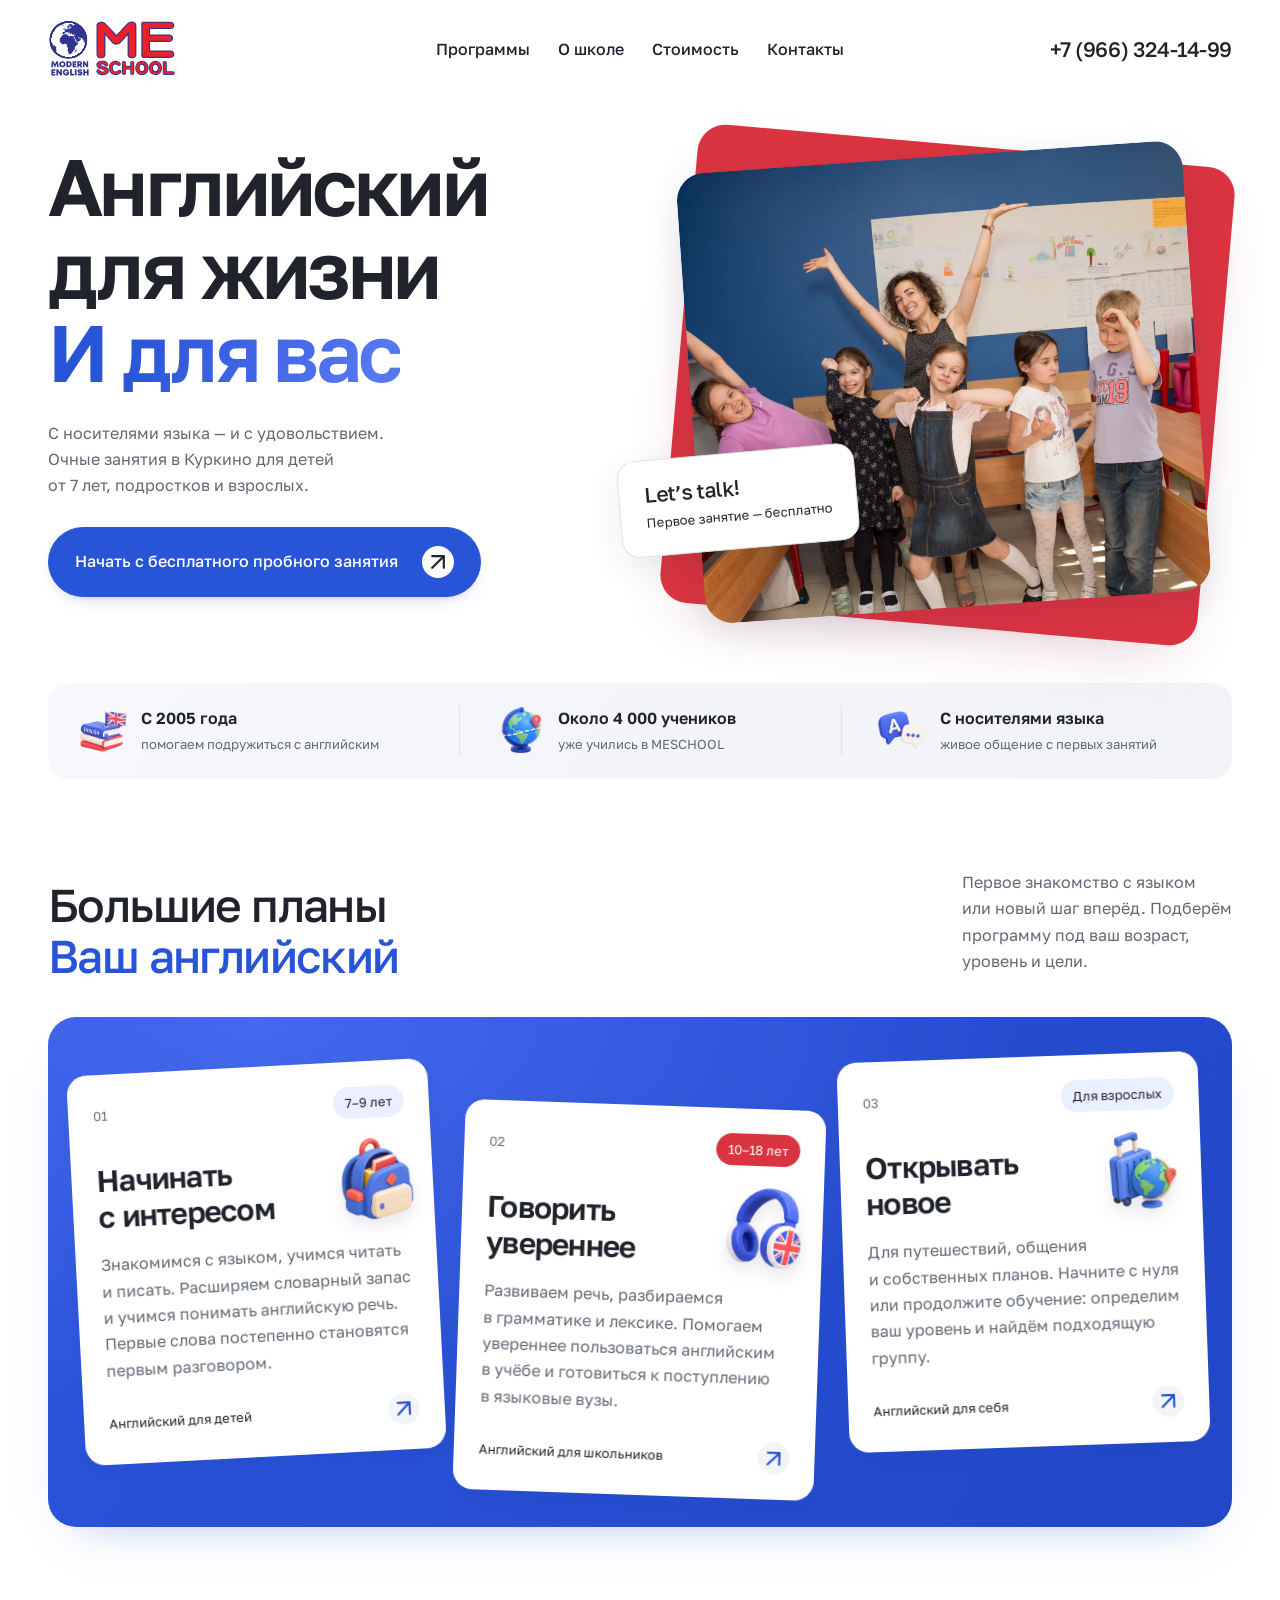
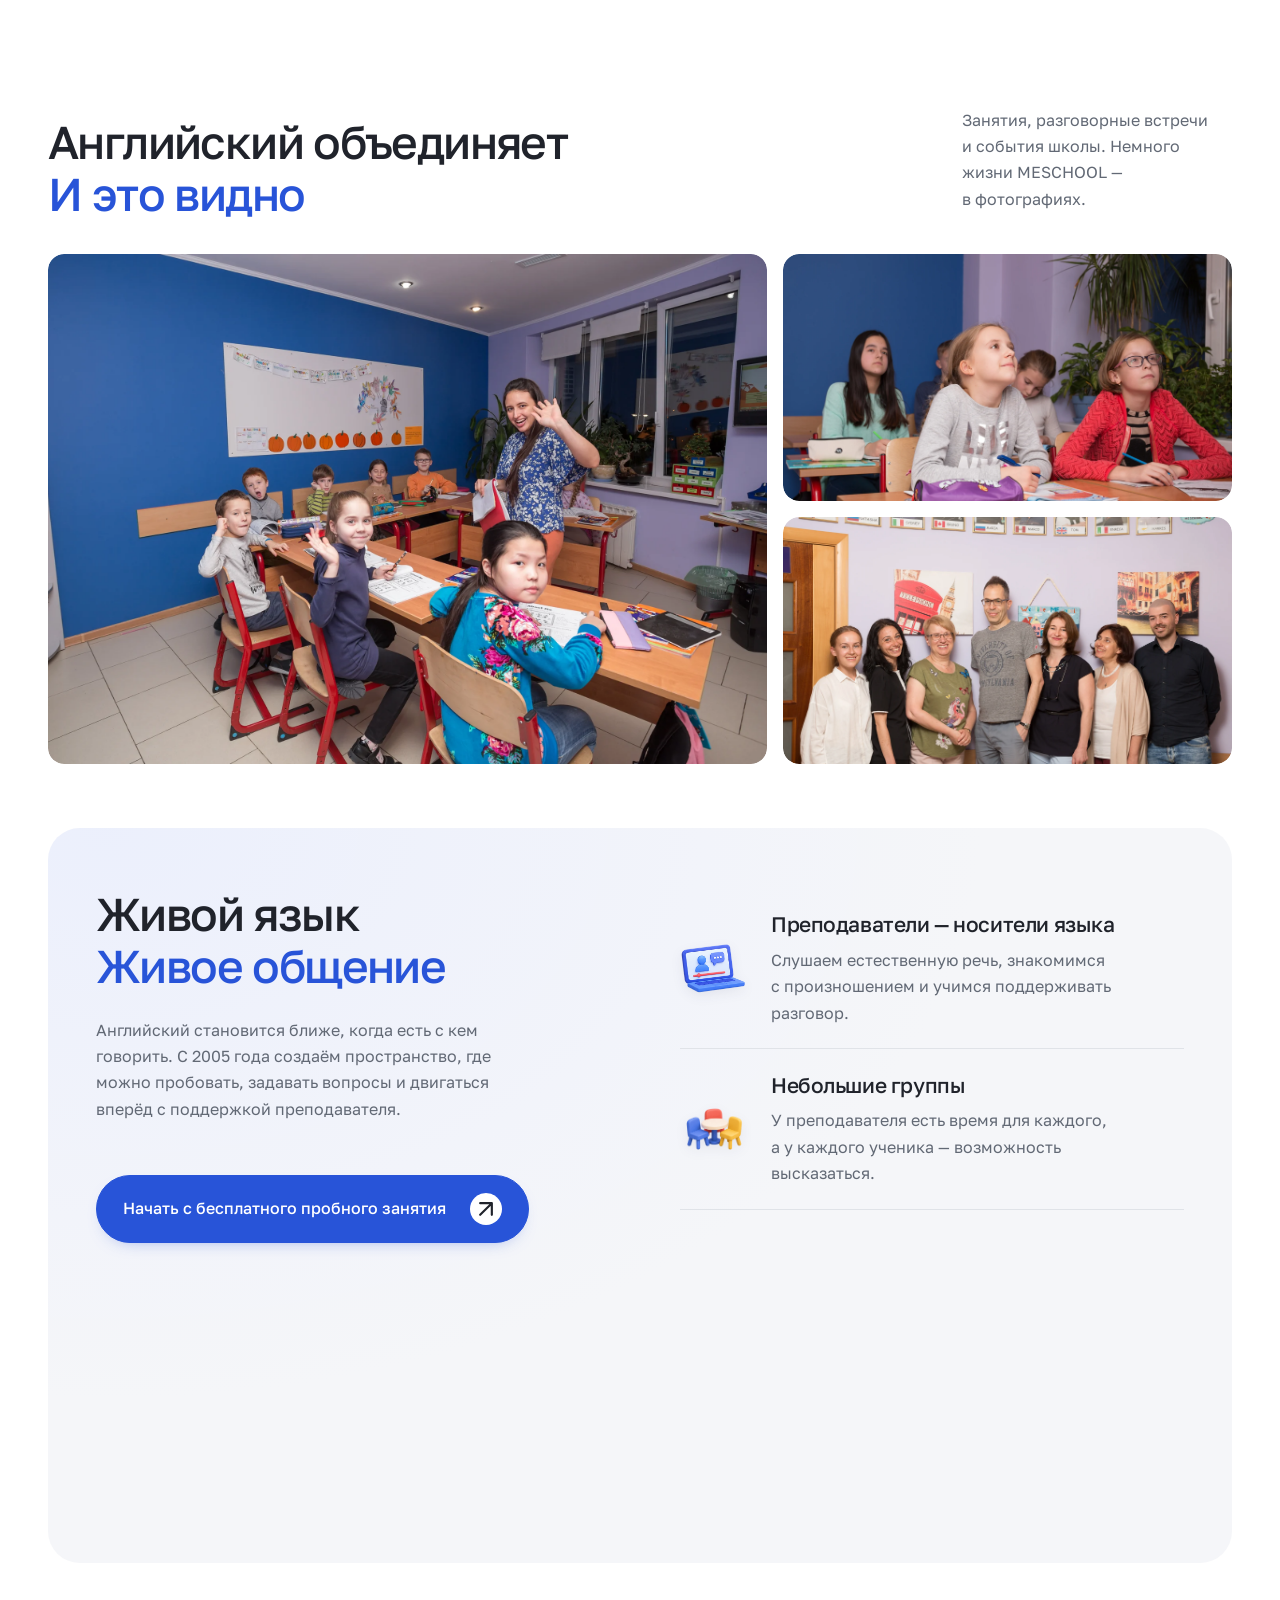
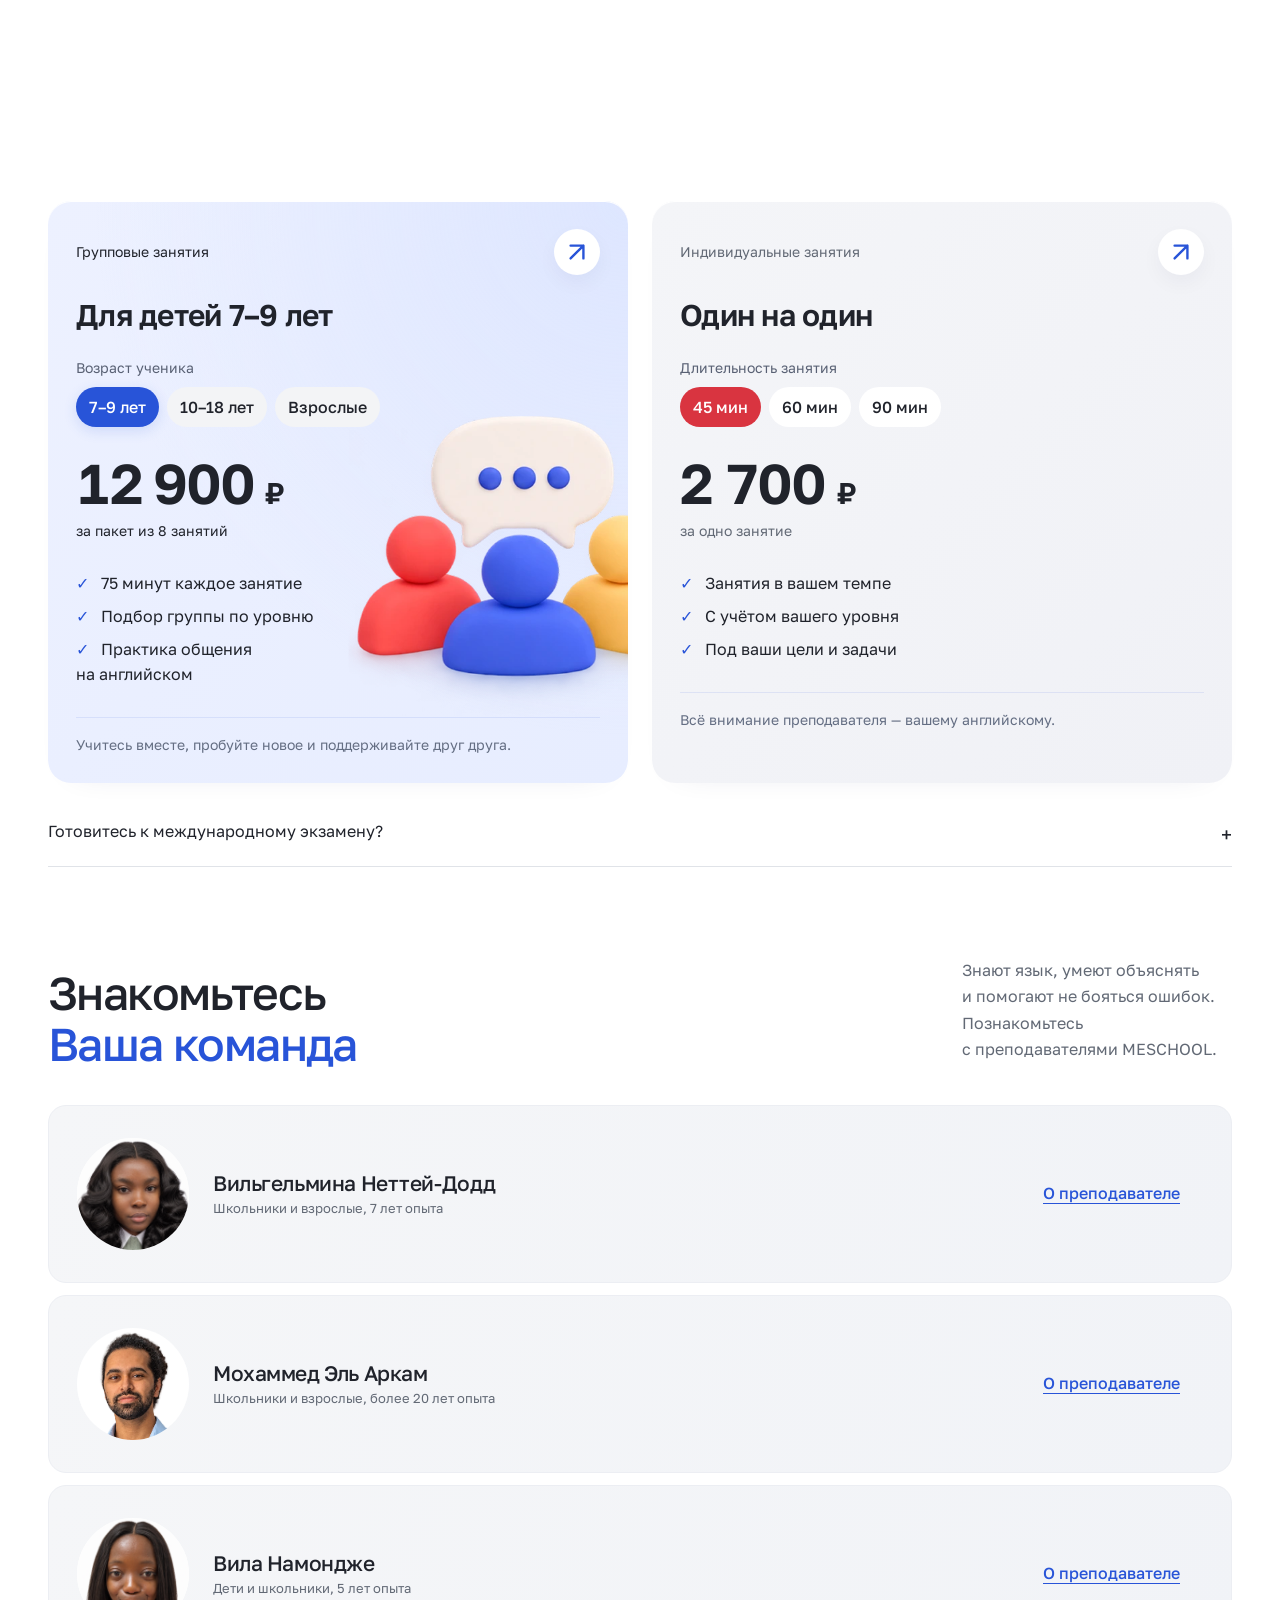
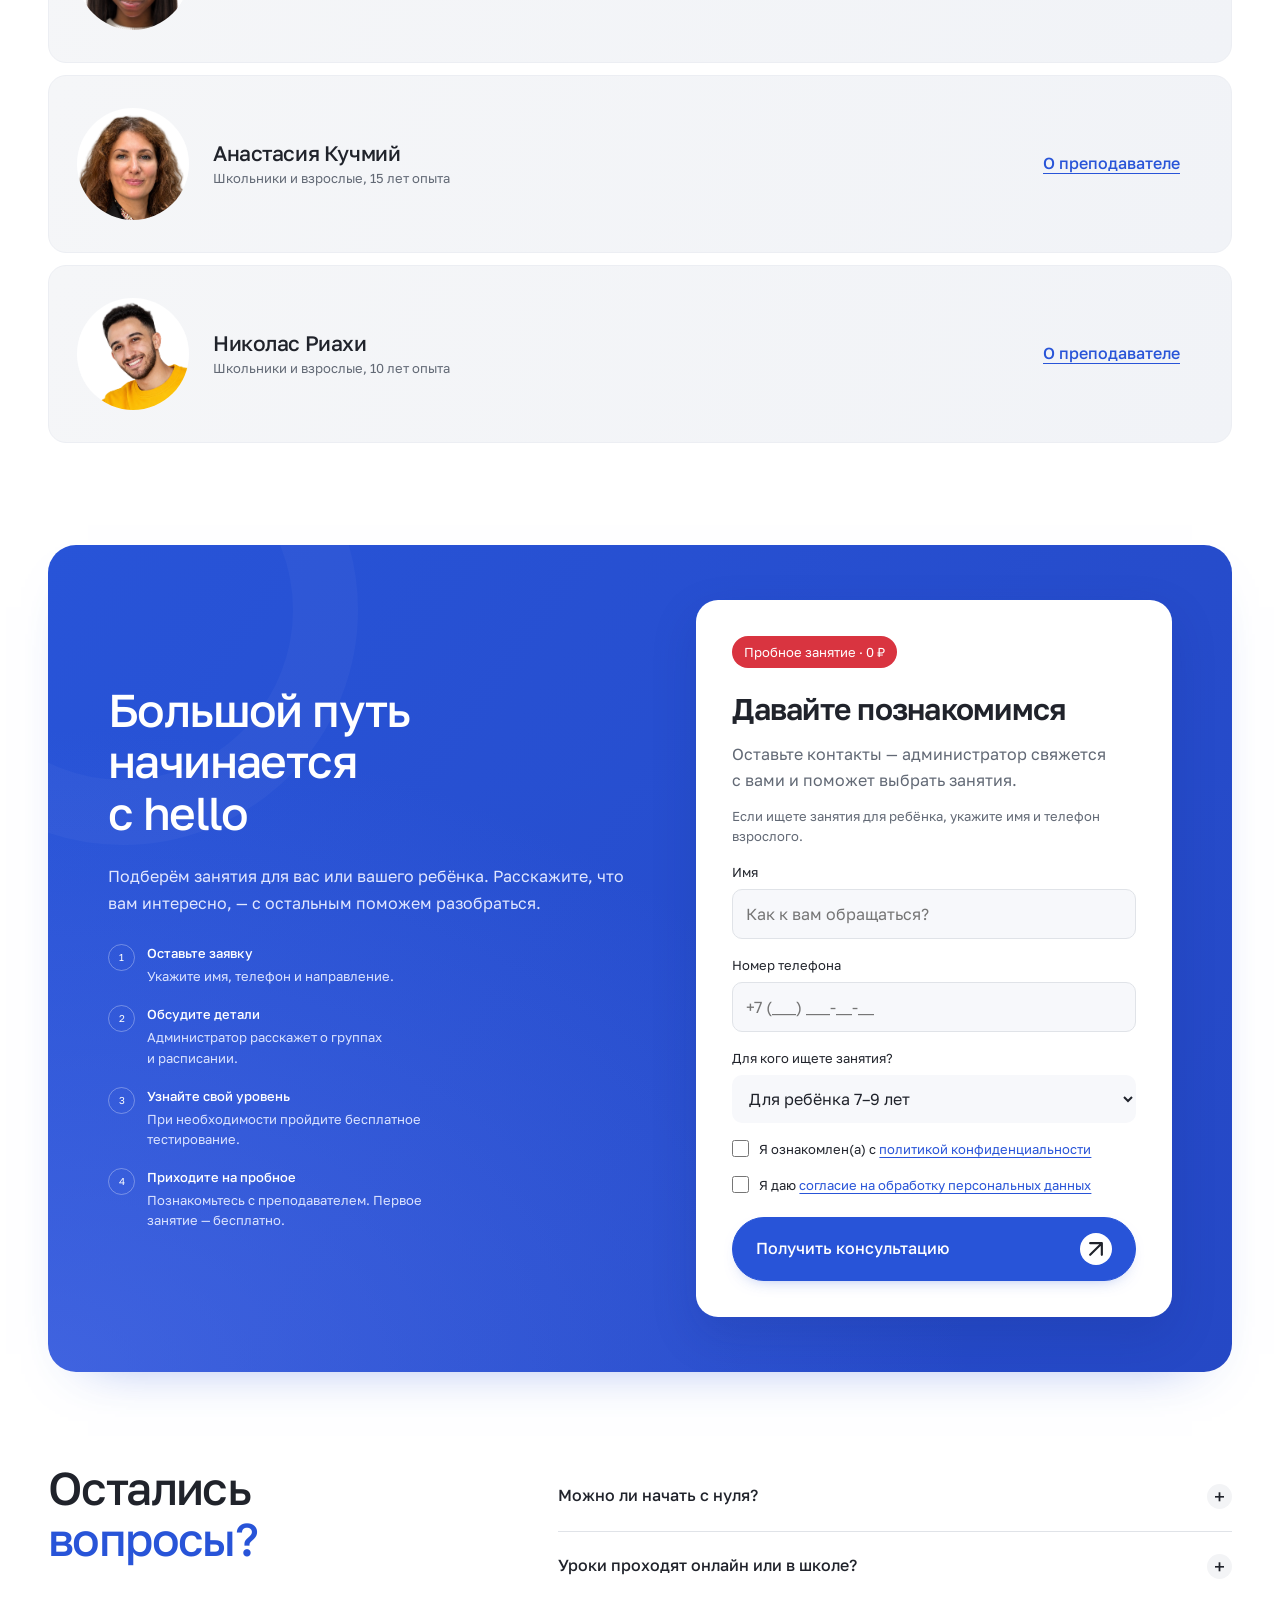
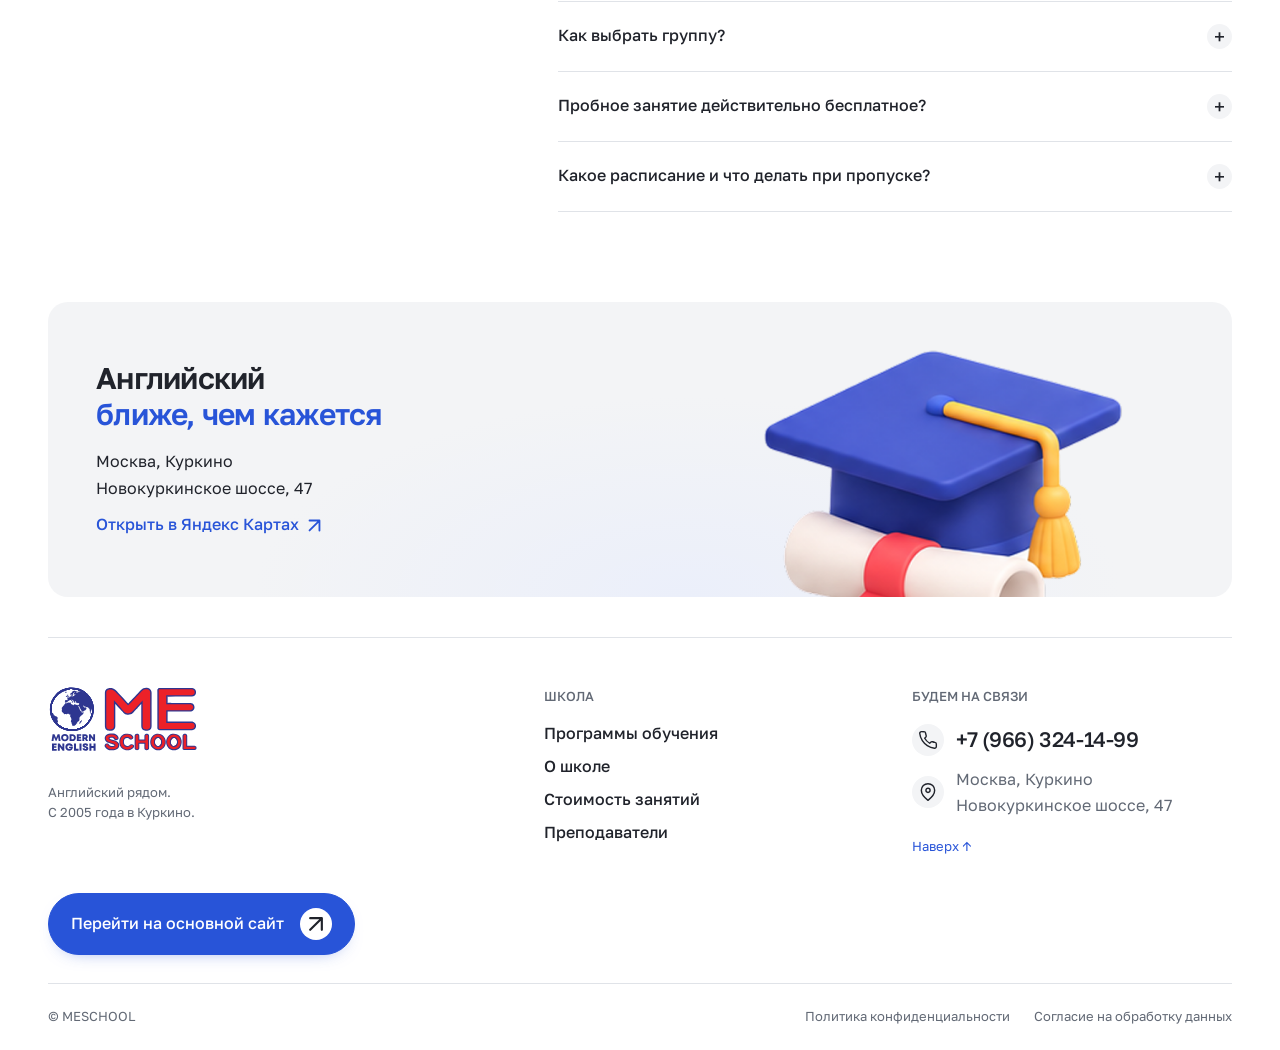
==== commit 665fbf1e: "Refine pricing, mobile footer and teacher accordion motion" ====
--- a/index.html
+++ b/index.html
@@ -7,7 +7,7 @@
   <title>MESCHOOL — английский с носителями языка в Куркино</title>
   <link rel="preconnect" href="https://fonts.googleapis.com"><link rel="preconnect" href="https://fonts.gstatic.com" crossorigin>
   <link href="https://fonts.googleapis.com/css2?family=Golos+Text:wght@400;450;500;600;700&family=Prata&display=swap" rel="stylesheet">
-  <link rel="stylesheet" href="style.css"><link rel="stylesheet" href="refresh.css?v=2"><link rel="stylesheet" href="palette.css"><link rel="stylesheet" href="brand.css?v=2"><link rel="stylesheet" href="interactions.css?v=11"><link rel="stylesheet" href="conversion.css?v=10"><link rel="stylesheet" href="finish.css?v=36"><link rel="stylesheet" href="typography.css?v=12">
+  <link rel="stylesheet" href="style.css?v=2"><link rel="stylesheet" href="refresh.css?v=2"><link rel="stylesheet" href="palette.css"><link rel="stylesheet" href="brand.css?v=2"><link rel="stylesheet" href="interactions.css?v=11"><link rel="stylesheet" href="conversion.css?v=10"><link rel="stylesheet" href="finish.css?v=36"><link rel="stylesheet" href="typography.css?v=22">
 </head>
 <body>
 <a class="skip" href="#main">К содержимому</a>
@@ -21,7 +21,7 @@
     <div class="hero-copy">
       <h1>Английский<br>для жизни<br><em>И для вас</em></h1>
       <p class="lead">С носителями языка — и с удовольствием.<br class="desktop"> Очные занятия в Куркино для детей<br class="desktop"> от 7 лет, подростков и взрослых.</p>
-      <a class="button" href="#trial">Начать с бесплатного пробного занятия <span><svg class="arrow-ne" viewBox="0 0 24 24" fill="none" aria-hidden="true" focusable="false"><path d="M5 19 19 5M5 5h14v14" stroke="currentColor" stroke-width="2.6" stroke-linecap="round" stroke-linejoin="round"/></svg></span></a><p class="micro">Познакомьтесь со школой. Первый урок — 0 ₽</p>
+      <a class="button" href="#trial">Начать с бесплатного пробного занятия <span><svg class="arrow-ne" viewBox="0 0 24 24" fill="none" aria-hidden="true" focusable="false"><path d="M5 19 19 5M5 5h14v14" stroke="currentColor" stroke-width="2.6" stroke-linecap="round" stroke-linejoin="round"/></svg></span></a>
     </div>
     <figure class="hero-photo"><img src="assets/221A9187.webp" alt="Преподаватель и ученики MESCHOOL на занятии английским" fetchpriority="high" width="1920" height="1280"><div class="photo-note"><span>Let’s talk!</span><small>Первое занятие — бесплатно</small></div></figure>
   </section>
@@ -31,7 +31,7 @@
     <div><img src="assets/icons/conversation.webp" alt=""><div><strong>С носителями языка</strong><span>живое общение с первых занятий</span></div></div>
   </div>
   <section id="programs" class="section wrap">
-    <div class="section-top"><div><h2>Большие планы<br><em>Ваш английский</em></h2></div><p>Первое знакомство с языком или новый шаг вперёд. Подберём программу под ваш возраст, уровень и цели.</p></div>
+    <div class="section-top"><div><h2 class="section-heading">Большие планы<br><em>Ваш английский</em></h2></div><p>Первое знакомство с языком или новый шаг вперёд. Подберём программу под ваш возраст, уровень и цели.</p></div>
     <div class="programs">
       <article class="program peach"><div class="program-top"><span>01</span><span class="pill">7–9 лет</span></div><img class="program-art" src="assets/icon-kids.webp" alt="" loading="lazy"><h3>Начинать<br>с интересом</h3><p>Знакомимся с языком, учимся читать и писать. Расширяем словарный запас и учимся понимать английскую речь. Первые слова постепенно становятся первым разговором.</p><div class="program-bottom"><span>Английский для детей</span><a href="#prices" data-program="children" aria-label="Стоимость занятий для детей"><svg class="arrow-ne" viewBox="0 0 24 24" fill="none" aria-hidden="true" focusable="false"><path d="M5 19 19 5M5 5h14v14" stroke="currentColor" stroke-width="2.6" stroke-linecap="round" stroke-linejoin="round"/></svg></a></div></article>
       <article class="program sage"><div class="program-top"><span>02</span><span class="pill">10–18 лет</span></div><img class="program-art" src="assets/icons/listening.webp" alt="" loading="lazy"><h3>Говорить<br>увереннее</h3><p>Развиваем речь, разбираемся в грамматике и лексике. Помогаем увереннее пользоваться английским в учёбе и готовиться к поступлению в языковые вузы.</p><div class="program-bottom"><span>Английский для школьников</span><a href="#prices" data-program="teens" aria-label="Стоимость занятий для школьников"><svg class="arrow-ne" viewBox="0 0 24 24" fill="none" aria-hidden="true" focusable="false"><path d="M5 19 19 5M5 5h14v14" stroke="currentColor" stroke-width="2.6" stroke-linecap="round" stroke-linejoin="round"/></svg></a></div></article>
@@ -39,7 +39,7 @@
     </div>
   </section>
   <section class="school-life section wrap" id="school-life">
-    <div class="section-top"><div><h2>Английский объединяет<br><em>И это видно</em></h2></div><p>Занятия, разговорные встречи и события школы. Немного жизни MESCHOOL — в фотографиях.</p></div>
+    <div class="section-top"><div><h2 class="section-heading">Английский объединяет<br><em>И это видно</em></h2></div><p>Занятия, разговорные встречи и события школы. Немного жизни MESCHOOL — в фотографиях.</p></div>
     <div class="life-grid">
       <figure class="life-card life-card-wide"><img src="assets/221A3856.webp" alt="Преподаватель и ученики MESCHOOL в учебном классе" loading="lazy" width="1920" height="1280"></figure>
       <figure class="life-card"><img src="assets/221A3980.webp" alt="Ученицы слушают преподавателя на уроке английского" loading="lazy" width="1920" height="1280"></figure>
@@ -48,7 +48,7 @@
   </section>
   <section id="approach" class="approach">
     <div class="wrap approach-grid">
-      <div><h2>Живой язык<br><em>Живое общение</em></h2><p class="approach-intro">Английский становится ближе, когда есть с кем говорить. С 2005 года создаём пространство, где можно пробовать, задавать вопросы и двигаться вперёд с поддержкой преподавателя.</p><a class="button section-cta approach-cta" href="#trial">Начать с бесплатного пробного занятия <span><svg class="arrow-ne" viewBox="0 0 24 24" fill="none" aria-hidden="true" focusable="false"><path d="M5 19 19 5M5 5h14v14" stroke="currentColor" stroke-width="2.6" stroke-linecap="round" stroke-linejoin="round"/></svg></span></a></div>
+      <div><h2 class="section-heading">Живой язык<br><em>Живое общение</em></h2><p class="approach-intro">Английский становится ближе, когда есть с кем говорить. С 2005 года создаём пространство, где можно пробовать, задавать вопросы и двигаться вперёд с поддержкой преподавателя.</p><a class="button section-cta approach-cta" href="#trial">Начать с бесплатного пробного занятия <span><svg class="arrow-ne" viewBox="0 0 24 24" fill="none" aria-hidden="true" focusable="false"><path d="M5 19 19 5M5 5h14v14" stroke="currentColor" stroke-width="2.6" stroke-linecap="round" stroke-linejoin="round"/></svg></span></a></div>
       <div class="reasons">
         <article><img class="reason-art" src="assets/icons/online.webp" alt="" loading="lazy"><div><h3>Преподаватели — носители языка</h3><p>Слушаем естественную речь, знакомимся с произношением и учимся поддерживать разговор.</p></div></article>
         <article><img class="reason-art" src="assets/icon-small-groups.webp" alt="" loading="lazy"><div><h3>Небольшие группы</h3><p>У преподавателя есть время для каждого, а у каждого ученика — возможность высказаться.</p></div></article>
@@ -58,35 +58,35 @@
     </div>
   </section>
   <section id="prices" class="section wrap">
-    <div class="section-top"><div><h2>Ваши цели<br><em>Ваш формат</em></h2></div><p>Сравните два формата. В каждой карточке выберите нужный вариант — цена обновится автоматически.</p></div>
+    <div class="section-top"><div><h2 class="section-heading">Ваши цели<br><em>Ваш формат</em></h2></div><p>Сравните два формата. В каждой карточке выберите нужный вариант — цена обновится автоматически.</p></div>
     <div class="price-grid" id="price-panel">
-      <article class="price-card featured" id="group-offer" role="tabpanel" aria-labelledby="tab-children"><img class="price-goal" src="assets/icon-group-price.webp" alt="" aria-hidden="true" loading="lazy"><div class="price-heading"><span>Групповые занятия</span><a class="price-card-arrow" href="#trial" aria-label="Записаться на групповые занятия"><svg class="arrow-ne" viewBox="0 0 24 24" fill="none" aria-hidden="true" focusable="false"><path d="M5 19 19 5M5 5h14v14" stroke="currentColor" stroke-width="2.6" stroke-linecap="round" stroke-linejoin="round"/></svg></a></div><h3 id="group-title">Для детей 7–9 лет</h3><p class="choice-label">Возраст ученика</p><div class="tabs" role="tablist" aria-label="Возраст ученика"><button role="tab" aria-selected="true" id="tab-children" aria-controls="group-offer" data-tab="children">7–9 лет</button><button role="tab" aria-selected="false" tabindex="-1" id="tab-teens" aria-controls="group-offer" data-tab="teens">10–18 лет</button><button role="tab" aria-selected="false" tabindex="-1" id="tab-adults" aria-controls="group-offer" data-tab="adults">Взрослые</button></div><p class="price"><span id="group-price">12 900</span> <small>₽</small></p><p class="price-unit">за пакет из 8 занятий</p><ul><li id="group-duration">75 минут каждое занятие</li><li>Подбор группы по уровню</li><li>Практика общения на английском</li></ul><p class="price-footnote">Учитесь вместе, пробуйте новое и поддерживайте друг друга.</p></article>
-      <article class="price-card"><div class="price-heading"><span>Индивидуальные занятия</span><a class="price-card-arrow" href="#trial" data-interest="individual" aria-label="Записаться на индивидуальные занятия"><svg class="arrow-ne" viewBox="0 0 24 24" fill="none" aria-hidden="true" focusable="false"><path d="M5 19 19 5M5 5h14v14" stroke="currentColor" stroke-width="2.6" stroke-linecap="round" stroke-linejoin="round"/></svg></a></div><h3>Один на один с преподавателем</h3><p class="choice-label" id="duration-label">Длительность занятия</p><div class="duration" role="group" aria-labelledby="duration-label"><button aria-pressed="true" data-min="45">45 мин</button><button aria-pressed="false" data-min="60">60 мин</button><button aria-pressed="false" data-min="90">90 мин</button></div><p class="price"><span id="individual-price">2 700</span> <small>₽</small></p><p class="price-unit">за одно занятие</p><p class="individual-description">Работайте с преподавателем в своём темпе: с учётом уровня, целей и задач.</p></article>
+      <article class="price-card featured" id="group-offer" role="tabpanel" aria-labelledby="tab-children"><div class="price-illustration" aria-hidden="true"><img class="price-goal" src="assets/icon-group-price.webp" alt="" aria-hidden="true" loading="lazy"></div><div class="price-heading"><span>Групповые занятия</span><a class="price-card-arrow" href="#trial" aria-label="Записаться на групповые занятия"><svg class="arrow-ne" viewBox="0 0 24 24" fill="none" aria-hidden="true" focusable="false"><path d="M5 19 19 5M5 5h14v14" stroke="currentColor" stroke-width="2.6" stroke-linecap="round" stroke-linejoin="round"/></svg></a></div><h3 id="group-title">Для детей 7–9 лет</h3><p class="choice-label">Возраст ученика</p><div class="tabs" role="tablist" aria-label="Возраст ученика"><button role="tab" aria-selected="true" id="tab-children" aria-controls="group-offer" data-tab="children">7–9 лет</button><button role="tab" aria-selected="false" tabindex="-1" id="tab-teens" aria-controls="group-offer" data-tab="teens">10–18 лет</button><button role="tab" aria-selected="false" tabindex="-1" id="tab-adults" aria-controls="group-offer" data-tab="adults">Взрослые</button></div><p class="price"><span id="group-price">12 900</span> <small>₽</small></p><p class="price-unit">за пакет из 8 занятий</p><ul><li id="group-duration">75 минут каждое занятие</li><li>Подбор группы по уровню</li><li>Практика общения на английском</li></ul><p class="price-footnote">Учитесь вместе, пробуйте новое и поддерживайте друг друга.</p></article>
+      <article class="price-card"><div class="price-heading"><span>Индивидуальные занятия</span><a class="price-card-arrow" href="#trial" data-interest="individual" aria-label="Записаться на индивидуальные занятия"><svg class="arrow-ne" viewBox="0 0 24 24" fill="none" aria-hidden="true" focusable="false"><path d="M5 19 19 5M5 5h14v14" stroke="currentColor" stroke-width="2.6" stroke-linecap="round" stroke-linejoin="round"/></svg></a></div><h3>Один на один</h3><p class="choice-label" id="duration-label">Длительность занятия</p><div class="duration" role="group" aria-labelledby="duration-label"><button aria-pressed="true" data-min="45">45 мин</button><button aria-pressed="false" data-min="60">60 мин</button><button aria-pressed="false" data-min="90">90 мин</button></div><p class="price"><span id="individual-price">2 700</span> <small>₽</small></p><p class="price-unit">за одно занятие</p><ul><li>Занятия в вашем темпе</li><li>С учётом вашего уровня</li><li>Под ваши цели и задачи</li></ul><p class="price-footnote">Всё внимание преподавателя — вашему английскому.</p></article>
     </div>
     <details class="exam"><summary>Готовитесь к международному экзамену? <span>+</span></summary><p>Групповая подготовка — 16 000 ₽ за пакет из 8 занятий. Администратор подскажет, к каким экзаменам можно подготовиться, и расскажет о расписании и длительности уроков.</p></details>
   </section>
   <section id="teachers" class="teachers section wrap">
-    <div class="section-top"><div><h2>Знакомьтесь<br><em>Ваша команда</em></h2></div><p>Знают язык, умеют объяснять и помогают не бояться ошибок. Познакомьтесь с преподавателями MESCHOOL.</p></div>
+    <div class="section-top"><div><h2 class="section-heading">Знакомьтесь<br><em>Ваша команда</em></h2></div><p>Знают язык, умеют объяснять и помогают не бояться ошибок. Познакомьтесь с преподавателями MESCHOOL.</p></div>
     <div class="teacher-list">
       <article><div class="teacher-initial teacher-photo teacher-photo-portrait"><img src="assets/teacher-wilhelmina.jpg" alt="Вильгельмина Неттей-Додд" width="960" height="1280" loading="lazy"></div><div><h3>Вильгельмина Неттей-Додд</h3><p>Школьники и взрослые, 7 лет опыта</p></div><details><summary>О преподавателе</summary><p>Английский для школьников и взрослых. Сертификат TEFL — преподаватель английского языка как иностранного. Степень магистра в области анализа государственной политики. Диплом специалиста по развитию и обучению детей раннего возраста. Опыт преподавания английского языка — 7 лет.</p></details></article>
+      <article><div class="teacher-initial teacher-photo"><img src="assets/teacher-mohammed.webp" alt="Мохаммед Эль Аркам" width="1122" height="1402" loading="lazy"></div><div><h3>Мохаммед Эль Аркам</h3><p>Школьники и взрослые, более 20 лет опыта</p></div><details><summary>О преподавателе</summary><p>Mohammed El Arqam. Сертификат TESOL/TEFL — преподавание английского языка как иностранного. Обучался на факультете медицины и фармацевтики в Рабате. Преподаёт английский более 20 лет.</p></details></article>
       <article><div class="teacher-initial teacher-photo teacher-photo-portrait"><img src="assets/teacher-wila.jpg" alt="Вила Намондже" width="960" height="1280" loading="lazy"></div><div><h3>Вила Намондже</h3><p>Дети и школьники, 5 лет опыта</p></div><details><summary>О преподавателе</summary><p>Английский для детей и школьников. Сертификат Meschool в преподавании английского языка как иностранного. Диплом РУДН в области общей медицины. Опыт преподавания английского языка — 5 лет.</p></details></article>
-      <article><div class="teacher-initial teacher-photo"><img src="assets/teacher-mohammed.webp" alt="Мохаммед Эль Аркам" width="1122" height="1402" loading="lazy"></div><div><h3>Мохаммед Эль Аркам</h3><p>Школьники и взрослые, более 20 лет опыта</p></div><details><summary>О преподавателе</summary><p>Mohammed El Arqam. Сертификат TESOL/TEFL — преподавание английского языка как иностранного. Обучался на факультете медицины и фармацевтики в Рабате. Преподаёт английский более 20 лет.</p></details></article>
       <article><div class="teacher-initial teacher-photo"><img src="assets/teacher-anastasia.webp" alt="Анастасия Кучмий" width="1122" height="1402" loading="lazy"></div><div><h3>Анастасия Кучмий</h3><p>Школьники и взрослые, 15 лет опыта</p></div><details><summary>О преподавателе</summary><p>Anastasia Kuchmiy. Сертификат TESOL. Бакалавр филологии King’s College, Лондон. Языковые практикумы во Франции и Германии. Преподаёт английский и французский 15 лет.</p></details></article>
       <article><div class="teacher-initial teacher-photo teacher-photo-riahi"><img src="assets/teacher-nicolas.webp" alt="Николас Риахи" width="1122" height="1402" loading="lazy"></div><div><h3>Николас Риахи</h3><p>Школьники и взрослые, 10 лет опыта</p></div><details><summary>О преподавателе</summary><p>Nicolas Riahi. Сертификат TESOL/TEFL. Диплом в области преподавания, управления и профессионального развития. Бакалавр графического дизайна, высшее образование в области экономики и управления бизнесом. Преподаёт английский и французский 10 лет.</p></details></article>
     </div>
   </section>
   <section id="trial" class="trial wrap">
-    <div class="trial-copy"><h2>Большой путь<br>начинается<br>с <em>hello</em></h2><p>Подберём занятия для вас или вашего ребёнка. Расскажите, что вам интересно, — с остальным поможем разобраться.</p><ol class="start-steps"><li><strong>Оставьте заявку</strong><span>Укажите имя, телефон и направление.</span></li><li><strong>Обсудите детали</strong><span>Администратор расскажет о группах и расписании.</span></li><li><strong>Узнайте свой уровень</strong><span>При необходимости пройдите бесплатное тестирование.</span></li><li><strong>Приходите на пробное</strong><span>Познакомьтесь с преподавателем. Первое занятие — бесплатно.</span></li></ol></div>
+    <div class="trial-copy"><h2 class="section-heading">Большой путь<br>начинается<br>с <em>hello</em></h2><p>Подберём занятия для вас или вашего ребёнка. Расскажите, что вам интересно, — с остальным поможем разобраться.</p><ol class="start-steps"><li><strong>Оставьте заявку</strong><span>Укажите имя, телефон и направление.</span></li><li><strong>Обсудите детали</strong><span>Администратор расскажет о группах и расписании.</span></li><li><strong>Узнайте свой уровень</strong><span>При необходимости пройдите бесплатное тестирование.</span></li><li><strong>Приходите на пробное</strong><span>Познакомьтесь с преподавателем. Первое занятие — бесплатно.</span></li></ol></div>
     <form class="booking" id="lead-form"><span class="pill">Пробное занятие · 0 ₽</span><h3>Давайте познакомимся</h3><p>Оставьте контакты — администратор свяжется с вами и поможет выбрать занятия.</p><p class="booking-note">Если ищете занятия для ребёнка, укажите имя и телефон взрослого.</p><label>Имя<input name="firstName" autocomplete="given-name" placeholder="Как к вам обращаться?" required maxlength="80"></label><label>Номер телефона<input name="phone" type="tel" autocomplete="tel" inputmode="tel" placeholder="+7 (___) ___-__-__" required maxlength="24"></label><label for="audience">Для кого ищете занятия?</label><select id="audience" name="interest" required><option>Для ребёнка 7–9 лет</option><option>Для школьника 10–18 лет</option><option>Для себя</option><option>Интересуют индивидуальные занятия</option><option>Готовлюсь к международному экзамену</option></select><label class="consent"><input type="checkbox" name="privacy" required><span>Я ознакомлен(а) с <a class="legal-link" href="privacy.html" target="_blank" rel="noopener">политикой конфиденциальности</a></span></label><label class="consent"><input type="checkbox" name="processing" required><span>Я даю <a class="legal-link" href="consent.html" target="_blank" rel="noopener">согласие на обработку персональных данных</a></span></label><button class="button" type="submit">Получить консультацию <span><svg class="arrow-ne" viewBox="0 0 24 24" fill="none" aria-hidden="true" focusable="false"><path d="M5 19 19 5M5 5h14v14" stroke="currentColor" stroke-width="2.6" stroke-linecap="round" stroke-linejoin="round"/></svg></span></button><p id="form-status" role="status" aria-live="polite"></p></form>
   </section>
-  <section class="faq section wrap"><div><h2>Остались<br><em>вопросы?</em></h2></div><div>
+  <section class="faq section wrap"><div><h2 class="section-heading">Остались<br><em>вопросы?</em></h2></div><div>
     <details><summary>Можно ли начать с нуля?<span>+</span></summary><p>Да. В MESCHOOL можно познакомиться с английским с нуля или продолжить обучение. Подберём программу и группу с учётом вашего уровня.</p></details>
     <details><summary>Уроки проходят онлайн или в школе?<span>+</span></summary><p>На этой странице — очные занятия в Куркино. Ждём вас по адресу: Москва, Новокуркинское шоссе, 47.</p></details>
     <details><summary>Как выбрать группу?<span>+</span></summary><p>Обсудим возраст, опыт и цели ученика. При необходимости предложим бесплатное вступительное тестирование, чтобы подобрать подходящий уровень.</p></details>
     <details><summary>Пробное занятие действительно бесплатное?<span>+</span></summary><p>Да, первое пробное занятие — бесплатно. Администратор поможет выбрать время и расскажет, как подготовиться к встрече.</p></details>
     <details><summary>Какое расписание и что делать при пропуске?<span>+</span></summary><p>Расписание зависит от выбранной группы. Администратор расскажет о доступном времени и условиях пропуска занятий до начала обучения.</p></details>
   </div></section>
-  <section id="contacts" class="contacts wrap"><div><h2>Английский<br><em>ближе, чем кажется</em></h2><address>Москва, Куркино<br>Новокуркинское шоссе, 47</address><a class="text-link" target="_blank" rel="noopener" href="https://yandex.ru/maps/?text=Москва%20Новокуркинское%20шоссе%2047">Открыть в Яндекс Картах <svg class="arrow-ne" viewBox="0 0 24 24" fill="none" aria-hidden="true" focusable="false"><path d="M5 19 19 5M5 5h14v14" stroke="currentColor" stroke-width="2.6" stroke-linecap="round" stroke-linejoin="round"/></svg></a></div><div class="contact-right"><p>Начнём знакомство?</p><a class="contact-phone" href="tel:+79663241499">+7 (966) 324-14-99</a></div><img class="contact-graduation" src="assets/icons/graduation.webp" alt="" aria-hidden="true" loading="lazy"></section>
+  <section id="contacts" class="contacts wrap"><div><h2>Английский<br><em>ближе, чем кажется</em></h2><address>Москва, Куркино<br>Новокуркинское шоссе, 47</address><a class="text-link" target="_blank" rel="noopener" href="https://yandex.ru/maps/?text=Москва%20Новокуркинское%20шоссе%2047">Открыть в Яндекс Картах <svg class="arrow-ne" viewBox="0 0 24 24" fill="none" aria-hidden="true" focusable="false"><path d="M5 19 19 5M5 5h14v14" stroke="currentColor" stroke-width="2.6" stroke-linecap="round" stroke-linejoin="round"/></svg></a></div><img class="contact-graduation" src="assets/icons/graduation.webp" alt="" aria-hidden="true" loading="lazy"></section>
 </main>
 <footer class="site-footer wrap">
   <div class="footer-main">
@@ -97,5 +97,5 @@
   <div class="footer-site"><a class="button" href="https://www.google.com/goto?url=CAESUQHEIkXXkT0vZEbRE52pHAy4R0ar4e-qUCT1Lm2FzYMPfR0ig1uCDDswpr6iDXnhOT7QoH8DGqYeZShQPYZ9X3btqTBTcyGYqmK5lJMM2sL3EA" target="_blank" rel="noopener noreferrer">Перейти на основной сайт <span><svg class="arrow-ne" viewBox="0 0 24 24" fill="none" aria-hidden="true" focusable="false"><path d="M5 19 19 5M5 5h14v14" stroke="currentColor" stroke-width="2.6" stroke-linecap="round" stroke-linejoin="round"/></svg></span></a></div>
   <div class="footer-bottom"><span>© MESCHOOL</span><nav class="legal-footer" aria-label="Правовая информация"><a href="privacy.html">Политика конфиденциальности</a><a href="consent.html">Согласие на обработку данных</a></nav></div>
 </footer>
-<script src="app.js?v=13"></script><script src="booking.js?v=2"></script><script src="finish.js?v=3"></script>
+<script src="app.js?v=14"></script><script src="booking.js?v=2"></script><script src="finish.js?v=3"></script>
 </body></html>
--- a/typography.css
+++ b/typography.css
@@ -102,3 +102,64 @@
 .contact-icon svg{display:block;width:20px;height:20px}
 body .site-footer .footer-phone,.footer-contact address{display:flex;align-items:center;gap:12px}
 .footer-contact address>span:last-child{min-width:0}
+
+body .reasons .reason-art{width:66px;height:66px}
+@media(max-width:680px){body .reasons .reason-art{width:54px;height:54px}}
+
+/* Matching, compact pricing cards with the same content rhythm. */
+body .price-grid{align-items:stretch}
+body .price-card{display:flex;flex-direction:column;min-height:0;padding:28px;gap:0}
+body .price-card .price-heading{min-height:46px}
+body .price-card h3{margin:22px 0 0;line-height:1.25}
+body .price-card .choice-label{margin:22px 0 8px}
+body .price-card .tabs,body .price-card .duration{margin:0;min-height:42px;gap:8px;align-items:center}
+body .price-card .tabs button,body .price-card .duration button{padding:9px 13px;line-height:1.4}
+body .price-card .price{margin:24px 0 0}
+body .price-card .price-unit{margin:6px 0 0}
+body .price-card ul,body .price-card.featured ul{max-width:none;margin:22px 0;min-height:100px}
+body .price-card li{margin:8px 0}
+body .price-card .price-footnote,body .price-card.featured .price-footnote{margin:0;padding:16px 0 0;min-height:0;max-width:none;border-top:1px solid #2854d81a}
+@media(max-width:680px){
+ body .price-card{padding:24px}
+ body .price-card ul,body .price-card.featured ul{min-height:0}
+ body .price-card h3{font-size:26px}
+}
+
+/* The illustration has its own grid cell, so it cannot cover copy. */
+body .price-card.featured{display:grid;grid-template-columns:minmax(0,1fr) 88px;column-gap:16px;align-content:start}
+body .price-card.featured>.price-heading{grid-area:1/1/2/3}
+body .price-card.featured>h3{grid-area:2/1/3/3}
+body .price-card.featured>.choice-label{grid-area:3/1/4/3}
+body .price-card.featured>.tabs{grid-area:4/1/5/3}
+body .price-card.featured>.price{grid-area:5/1/6/3}
+body .price-card.featured>.price-unit{grid-area:6/1/7/3}
+body .price-card.featured>ul{grid-area:7/1/8/3}
+body .price-card.featured>.price-footnote{grid-area:8/1/9/2;padding-right:0;align-self:center}
+body .price-card.featured>.price-illustration{grid-area:8/2/9/3;position:relative;min-width:0;height:88px;overflow:hidden}
+body .price-card.featured .price-goal{position:static;width:100%;height:100%;max-width:none;object-fit:contain}
+@media(min-width:1101px){
+ body .price-card.featured{grid-template-columns:minmax(0,1fr) minmax(0,48%)}
+ body .price-card.featured>.price{grid-column:1}
+ body .price-card.featured>.price-unit{grid-column:1}
+ body .price-card.featured>ul{grid-column:1}
+ body .price-card.featured>.price-illustration{grid-area:5/2/8/3;position:relative;align-self:stretch;height:auto;min-height:280px;overflow:visible;clip-path:inset(-12px -28px 0 0)}
+ body .price-card.featured .price-goal{position:absolute;left:0;right:auto;top:50%;bottom:auto;width:350px;height:350px;transform:translateY(-50%);max-width:none}
+ body .price-card.featured>.price-footnote{grid-area:8/1/9/3}
+}
+
+@media(max-width:680px){
+ body .site-footer .footer-top,body .site-footer .footer-nav{display:none}
+}
+
+/* All seven main section headings share a size, including their accent text. */
+body main h2.section-heading,body main h2.section-heading em{
+ font-size:var(--type-section);font-weight:500;line-height:1.12;letter-spacing:-.035em;
+}
+
+
+/* Location and illustration share the contact panel; phone stays in the footer. */
+@media(min-width:681px){
+ body .contacts{grid-template-columns:minmax(0,1fr) minmax(0,1fr)}
+ body .contacts .contact-graduation{left:75%}
+}
+@media(max-width:680px){body .contacts{height:540px}}
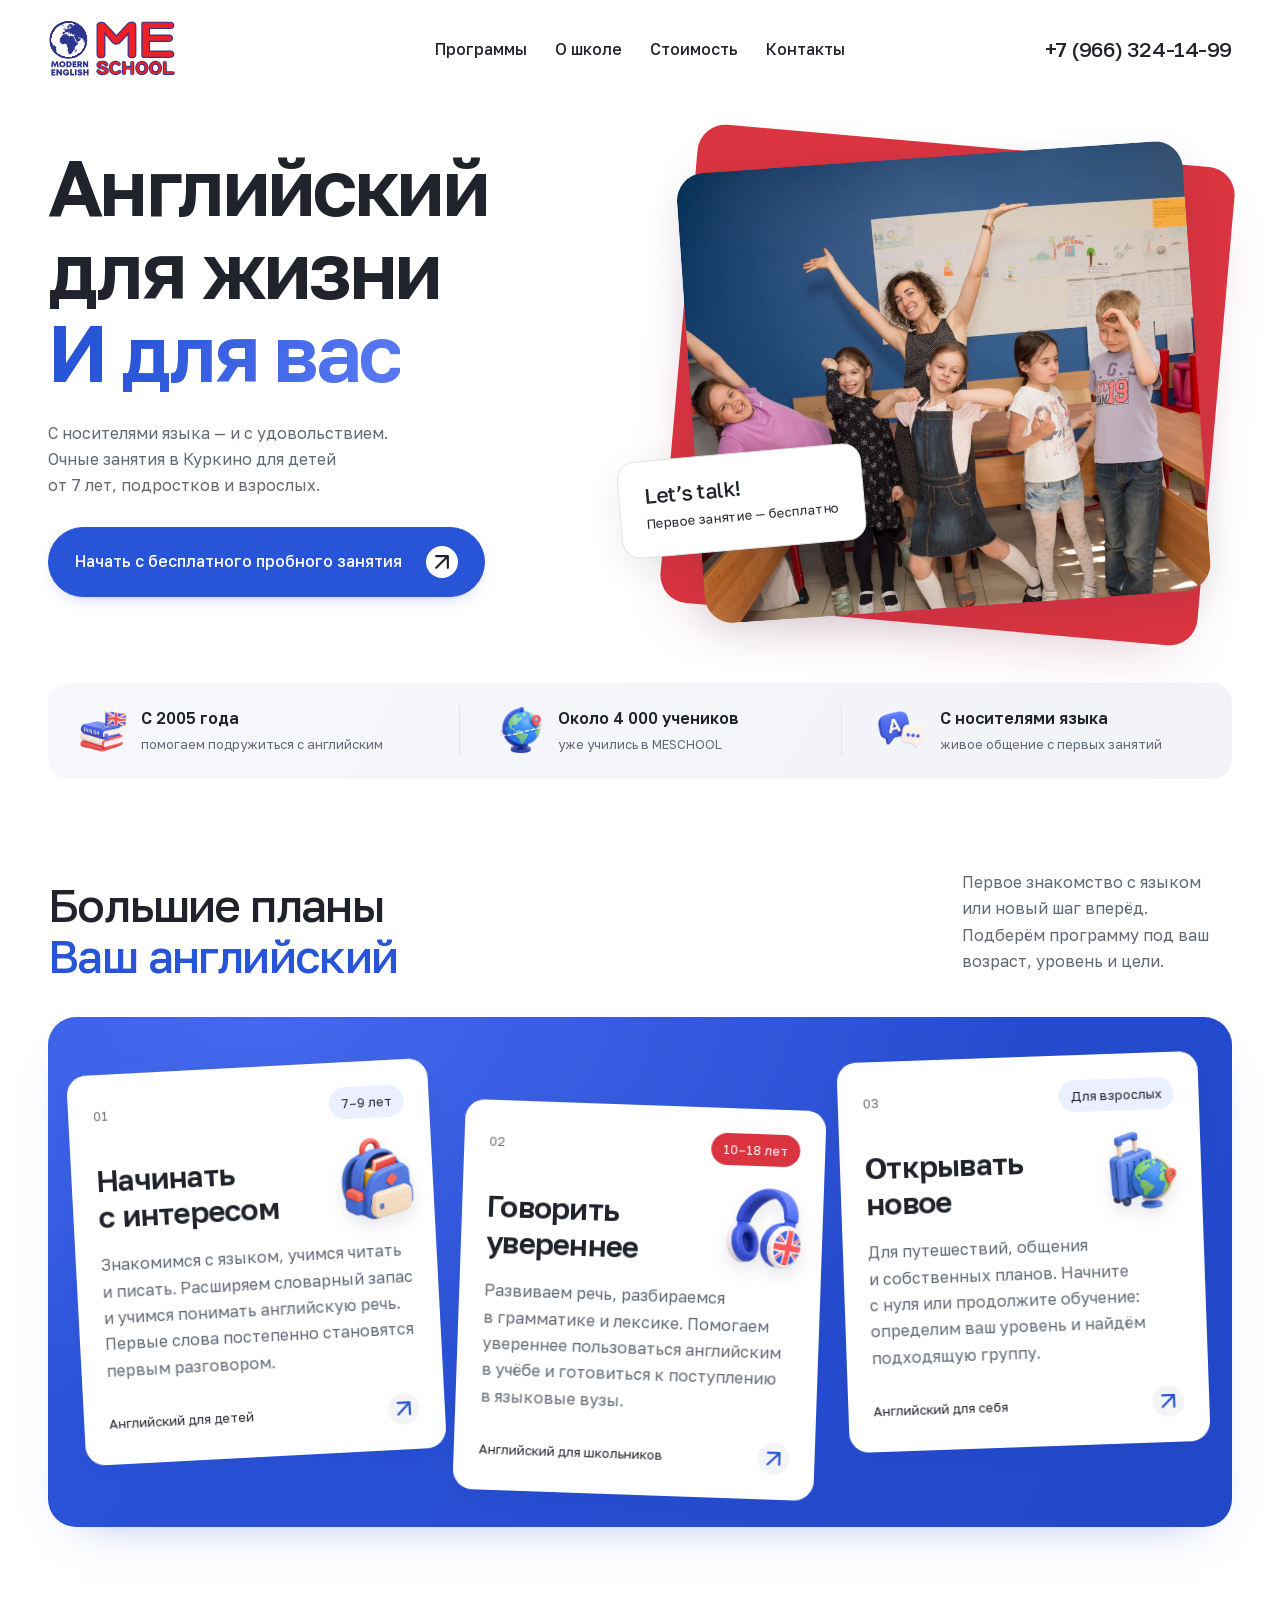
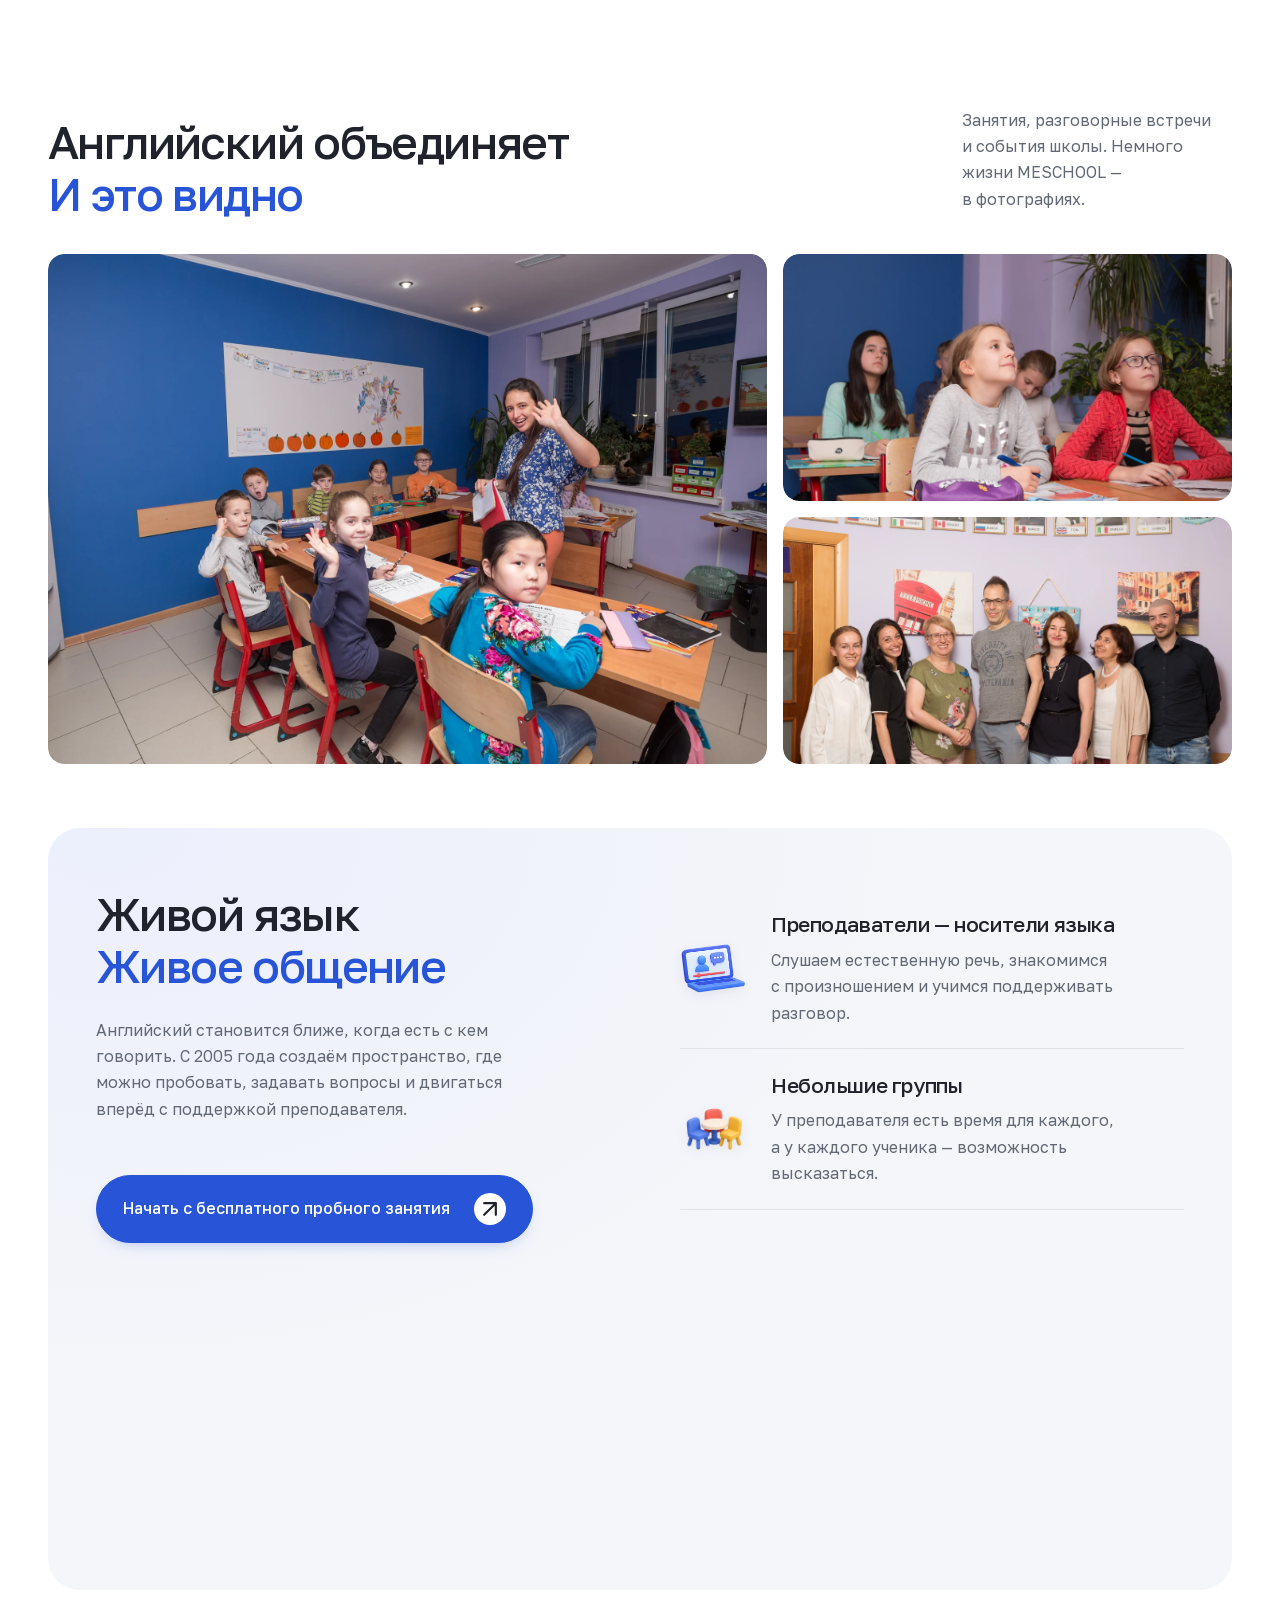
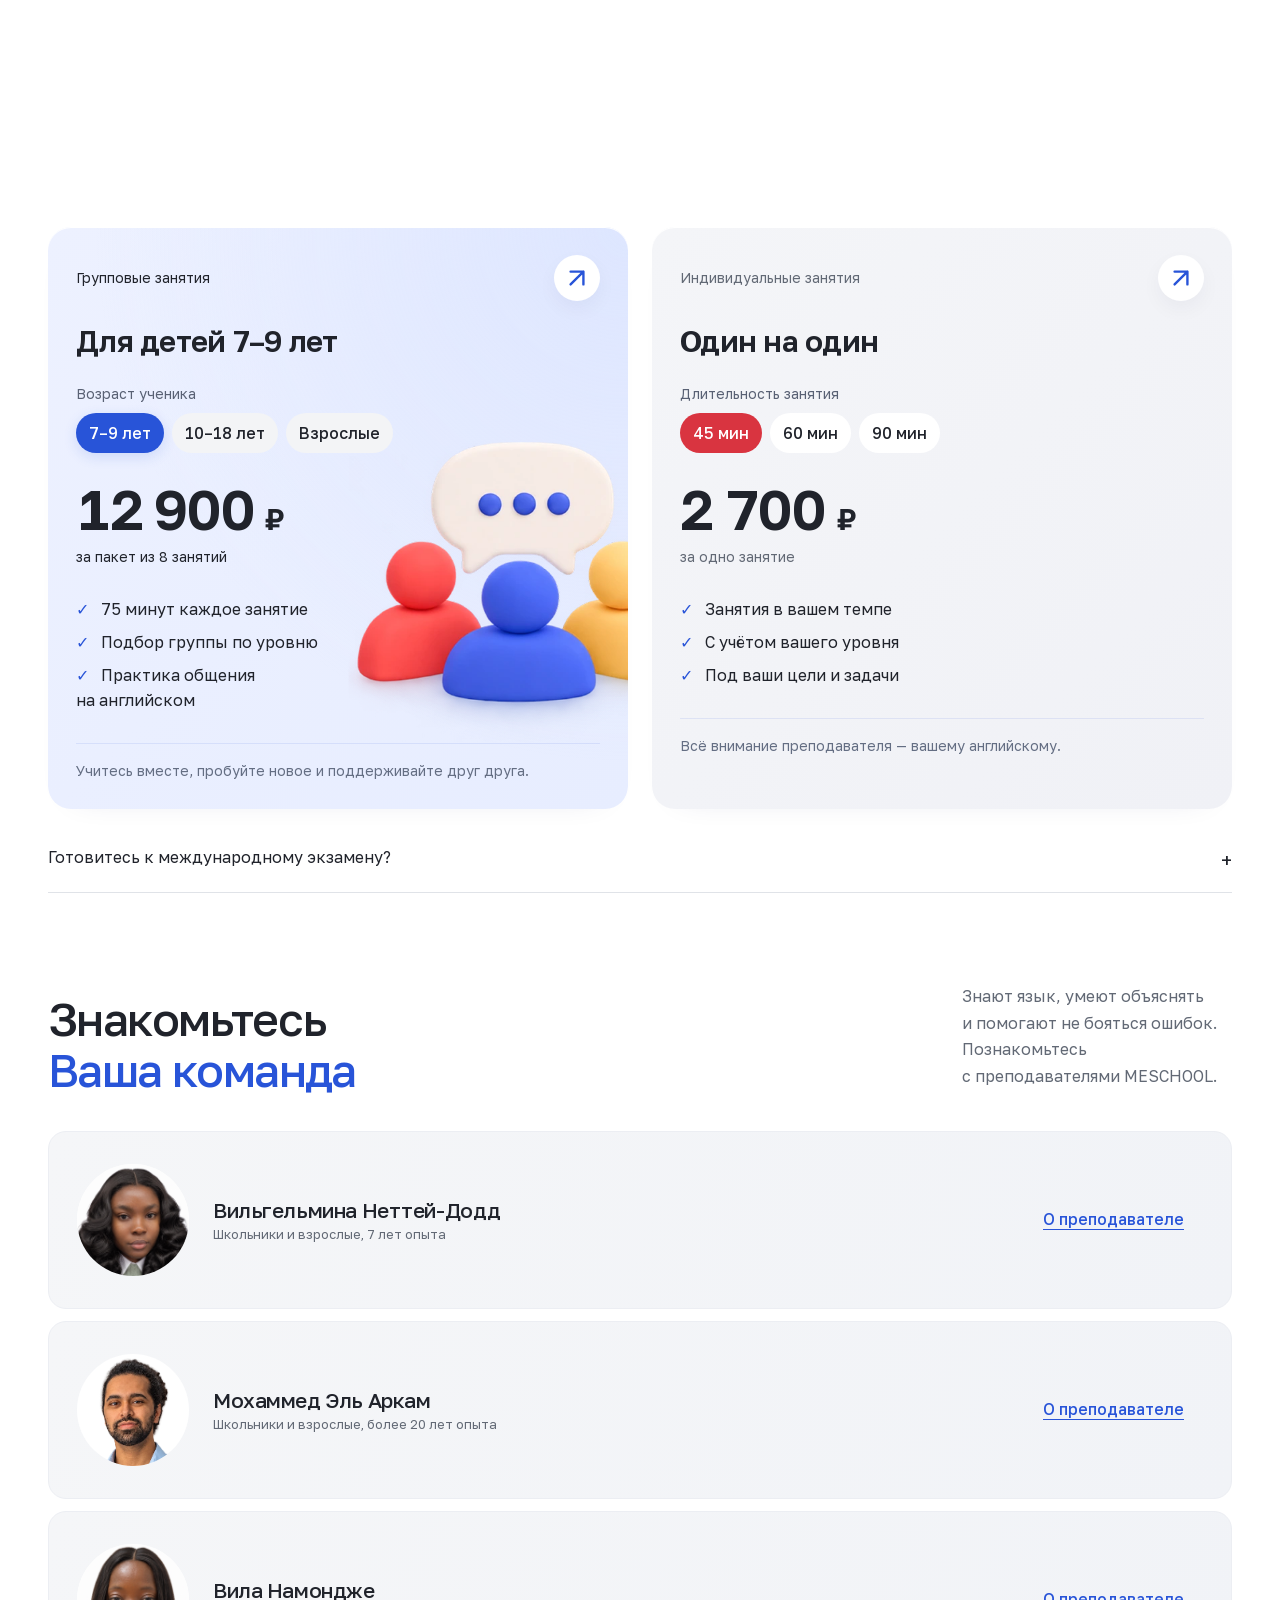
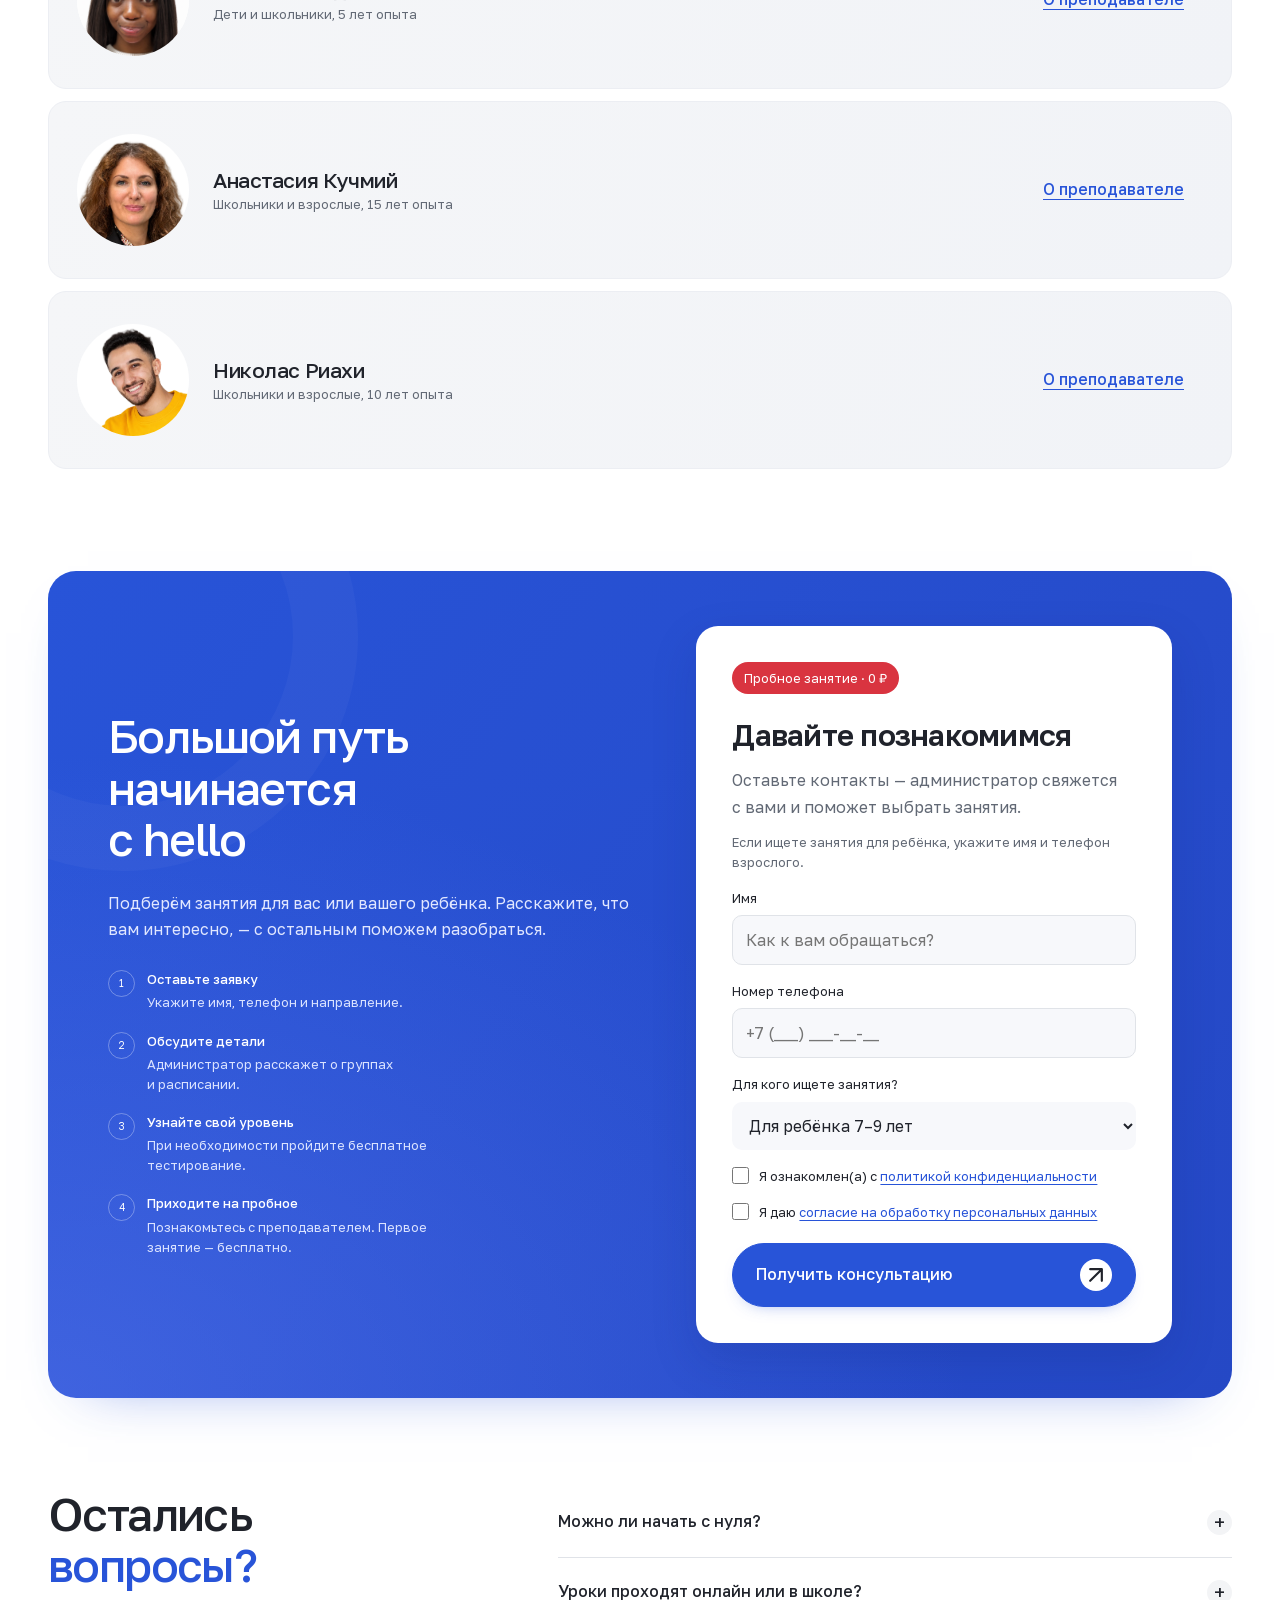
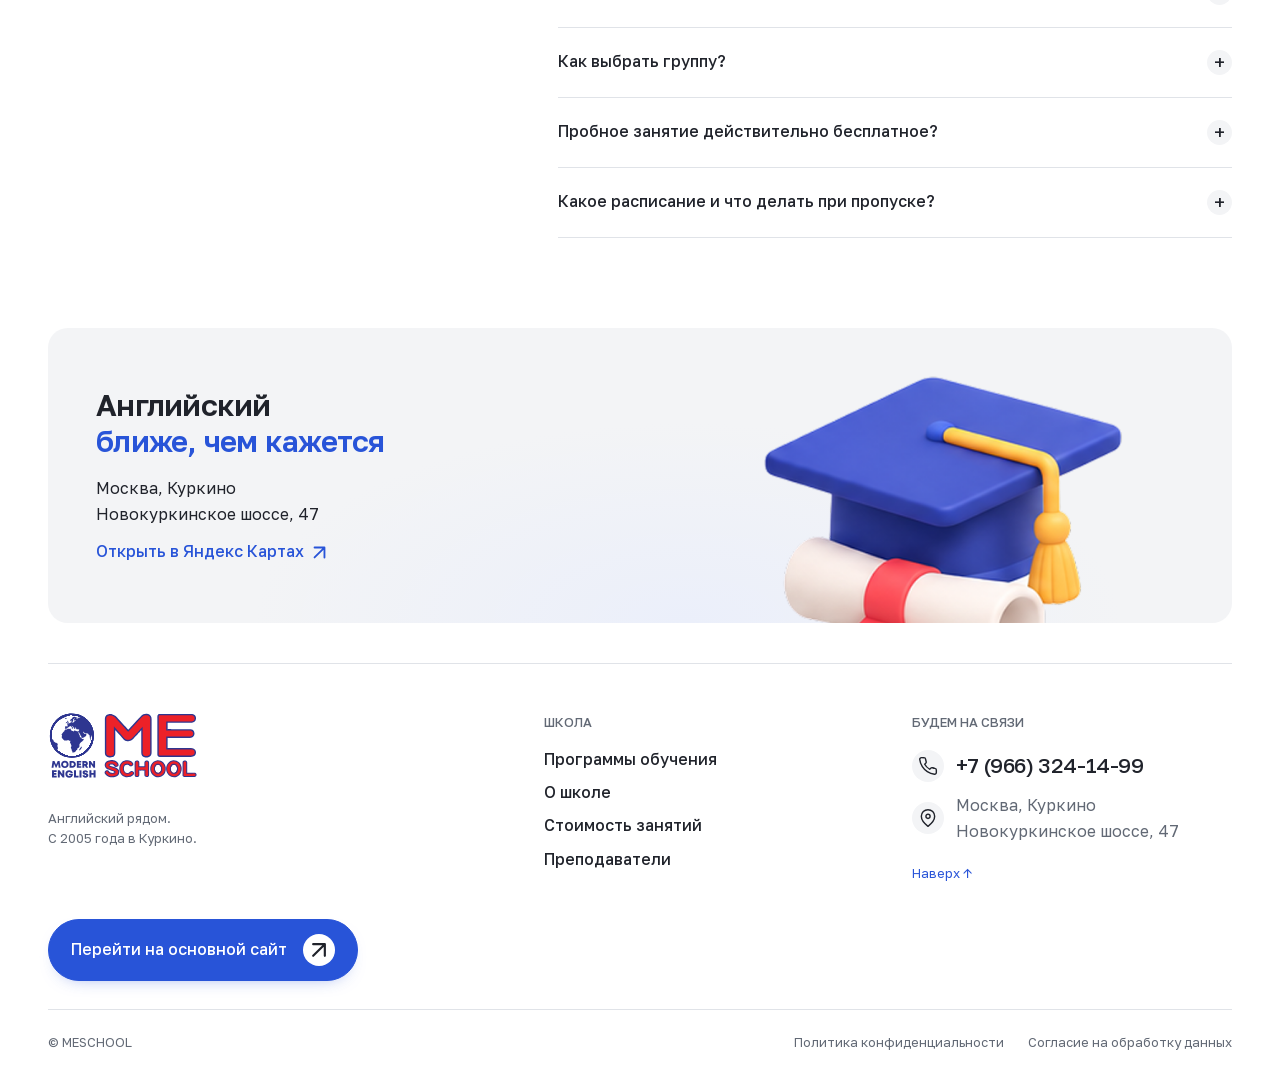
==== commit 22b315f1: "Host fonts locally and update consent retention wording" ====
--- a/index.html
+++ b/index.html
@@ -5,8 +5,7 @@
   <meta name="theme-color" content="#2854d8">
   <meta name="description" content="Английский с носителями языка для детей от 7 лет и взрослых в Куркино. MESCHOOL — с 2005 года. Группы и индивидуальные занятия, бесплатный пробный урок.">
   <title>MESCHOOL — английский с носителями языка в Куркино</title>
-  <link rel="preconnect" href="https://fonts.googleapis.com"><link rel="preconnect" href="https://fonts.gstatic.com" crossorigin>
-  <link href="https://fonts.googleapis.com/css2?family=Golos+Text:wght@400;450;500;600;700&family=Prata&display=swap" rel="stylesheet">
+  <link rel="stylesheet" href="fonts.css?v=1">
   <link rel="stylesheet" href="style.css?v=2"><link rel="stylesheet" href="refresh.css?v=2"><link rel="stylesheet" href="palette.css"><link rel="stylesheet" href="brand.css?v=2"><link rel="stylesheet" href="interactions.css?v=11"><link rel="stylesheet" href="conversion.css?v=10"><link rel="stylesheet" href="finish.css?v=36"><link rel="stylesheet" href="typography.css?v=22">
 </head>
 <body>
@@ -97,5 +96,5 @@
   <div class="footer-site"><a class="button" href="https://www.google.com/goto?url=CAESUQHEIkXXkT0vZEbRE52pHAy4R0ar4e-qUCT1Lm2FzYMPfR0ig1uCDDswpr6iDXnhOT7QoH8DGqYeZShQPYZ9X3btqTBTcyGYqmK5lJMM2sL3EA" target="_blank" rel="noopener noreferrer">Перейти на основной сайт <span><svg class="arrow-ne" viewBox="0 0 24 24" fill="none" aria-hidden="true" focusable="false"><path d="M5 19 19 5M5 5h14v14" stroke="currentColor" stroke-width="2.6" stroke-linecap="round" stroke-linejoin="round"/></svg></span></a></div>
   <div class="footer-bottom"><span>© MESCHOOL</span><nav class="legal-footer" aria-label="Правовая информация"><a href="privacy.html">Политика конфиденциальности</a><a href="consent.html">Согласие на обработку данных</a></nav></div>
 </footer>
-<script src="app.js?v=14"></script><script src="booking.js?v=2"></script><script src="finish.js?v=3"></script>
+<script src="app.js?v=14"></script><script src="booking.js?v=3"></script><script src="finish.js?v=3"></script>
 </body></html>
--- a/fonts.css
+++ b/fonts.css
@@ -0,0 +1,73 @@
+/* Self-hosted fonts. License notices are included in assets/fonts. */
+/* cyrillic-ext */
+@font-face {
+  font-family: 'Golos Text';
+  font-style: normal;
+  font-weight: 400 700;
+  font-display: swap;
+  src: url(assets/fonts/golos-text-cyrillic-ext.woff2) format('woff2');
+  unicode-range: U+0460-052F, U+1C80-1C8A, U+20B4, U+2DE0-2DFF, U+A640-A69F, U+FE2E-FE2F;
+}
+/* cyrillic */
+@font-face {
+  font-family: 'Golos Text';
+  font-style: normal;
+  font-weight: 400 700;
+  font-display: swap;
+  src: url(assets/fonts/golos-text-cyrillic.woff2) format('woff2');
+  unicode-range: U+0301, U+0400-045F, U+0490-0491, U+04B0-04B1, U+2116;
+}
+/* latin-ext */
+@font-face {
+  font-family: 'Golos Text';
+  font-style: normal;
+  font-weight: 400 700;
+  font-display: swap;
+  src: url(assets/fonts/golos-text-latin-ext.woff2) format('woff2');
+  unicode-range: U+0100-02BA, U+02BD-02C5, U+02C7-02CC, U+02CE-02D7, U+02DD-02FF, U+0304, U+0308, U+0329, U+1D00-1DBF, U+1E00-1E9F, U+1EF2-1EFF, U+2020, U+20A0-20AB, U+20AD-20C4, U+2113, U+2C60-2C7F, U+A720-A7FF;
+}
+/* latin */
+@font-face {
+  font-family: 'Golos Text';
+  font-style: normal;
+  font-weight: 400 700;
+  font-display: swap;
+  src: url(assets/fonts/golos-text-latin.woff2) format('woff2');
+  unicode-range: U+0000-00FF, U+0131, U+0152-0153, U+02BB-02BC, U+02C6, U+02DA, U+02DC, U+0304, U+0308, U+0329, U+2000-206F, U+20AC, U+2122, U+2191, U+2193, U+2212, U+2215, U+FEFF, U+FFFD;
+}
+/* cyrillic-ext */
+@font-face {
+  font-family: 'Prata';
+  font-style: normal;
+  font-weight: 400;
+  font-display: swap;
+  src: url(assets/fonts/prata-cyrillic-ext.woff2) format('woff2');
+  unicode-range: U+0460-052F, U+1C80-1C8A, U+20B4, U+2DE0-2DFF, U+A640-A69F, U+FE2E-FE2F;
+}
+/* cyrillic */
+@font-face {
+  font-family: 'Prata';
+  font-style: normal;
+  font-weight: 400;
+  font-display: swap;
+  src: url(assets/fonts/prata-cyrillic.woff2) format('woff2');
+  unicode-range: U+0301, U+0400-045F, U+0490-0491, U+04B0-04B1, U+2116;
+}
+/* vietnamese */
+@font-face {
+  font-family: 'Prata';
+  font-style: normal;
+  font-weight: 400;
+  font-display: swap;
+  src: url(assets/fonts/prata-vietnamese.woff2) format('woff2');
+  unicode-range: U+0102-0103, U+0110-0111, U+0128-0129, U+0168-0169, U+01A0-01A1, U+01AF-01B0, U+0300-0301, U+0303-0304, U+0308-0309, U+0323, U+0329, U+1EA0-1EF9, U+20AB;
+}
+/* latin */
+@font-face {
+  font-family: 'Prata';
+  font-style: normal;
+  font-weight: 400;
+  font-display: swap;
+  src: url(assets/fonts/prata-latin.woff2) format('woff2');
+  unicode-range: U+0000-00FF, U+0131, U+0152-0153, U+02BB-02BC, U+02C6, U+02DA, U+02DC, U+0304, U+0308, U+0329, U+2000-206F, U+20AC, U+2122, U+2191, U+2193, U+2212, U+2215, U+FEFF, U+FFFD;
+}
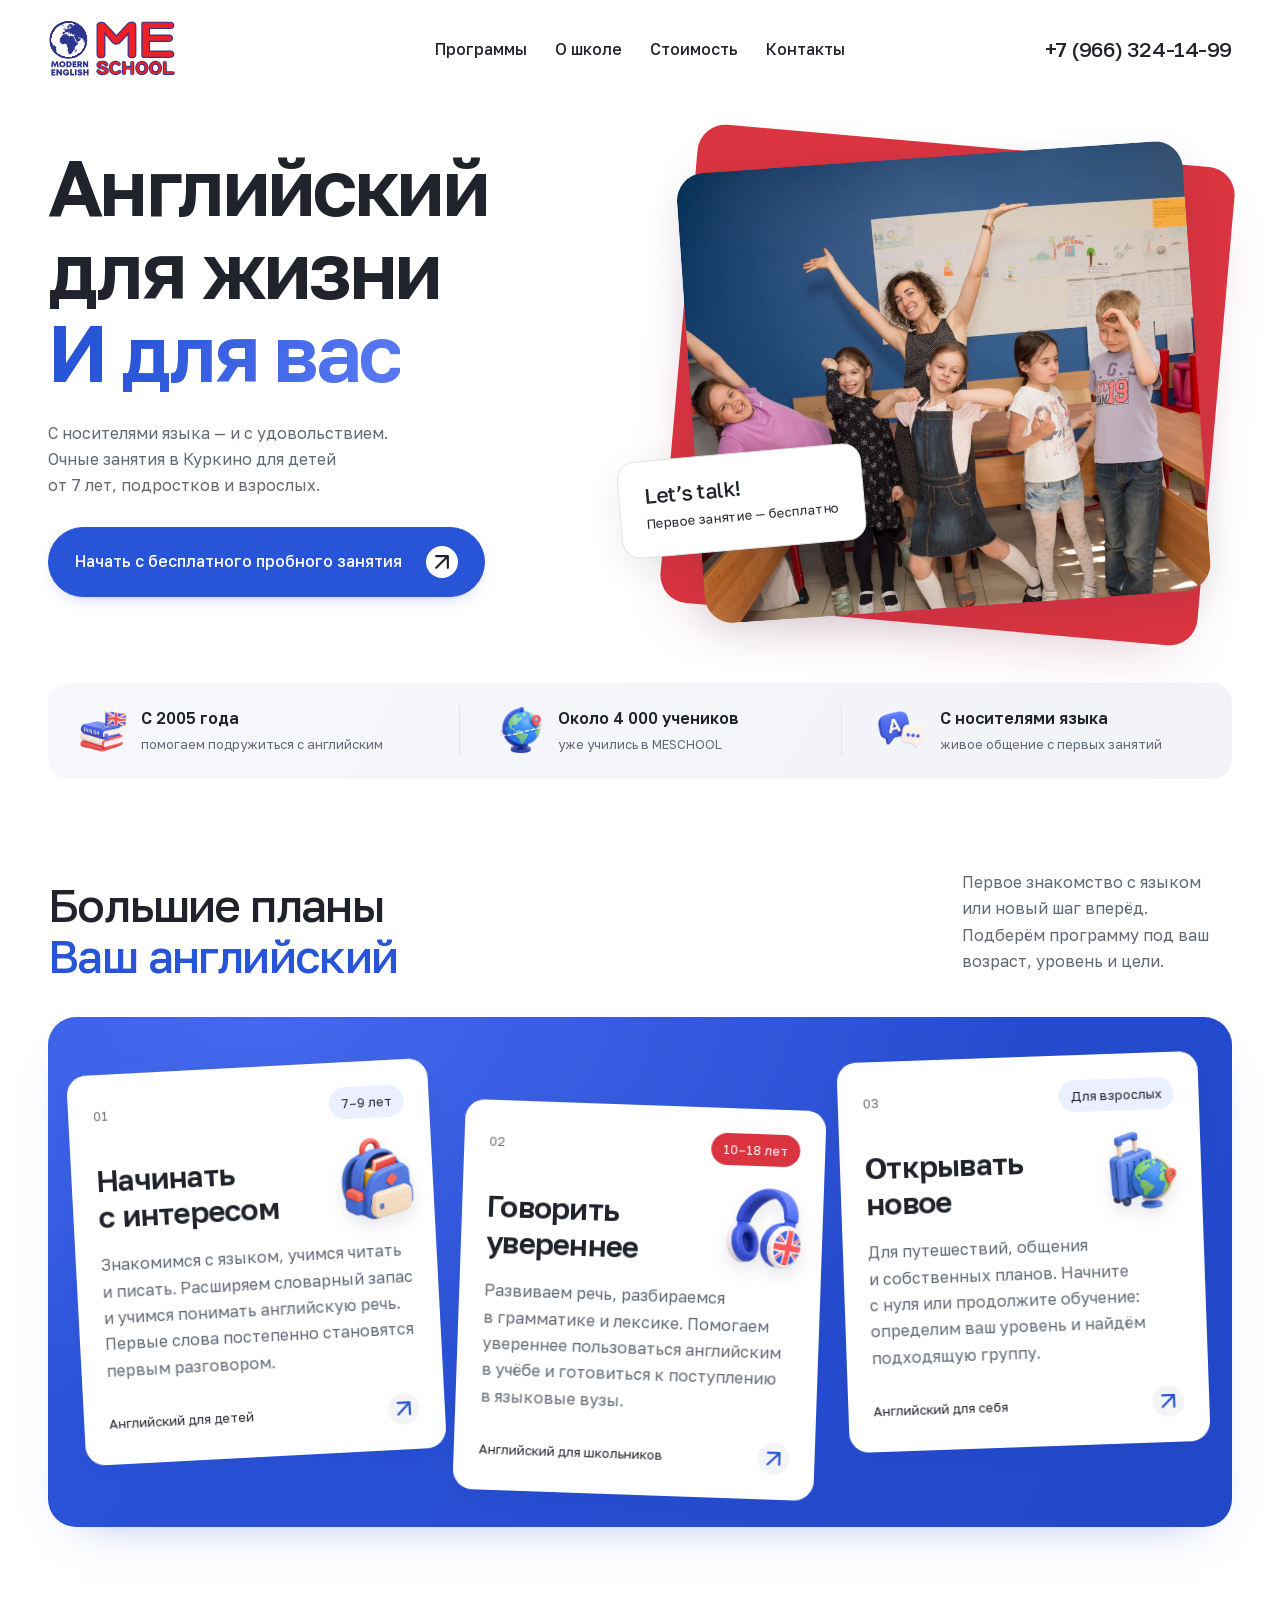
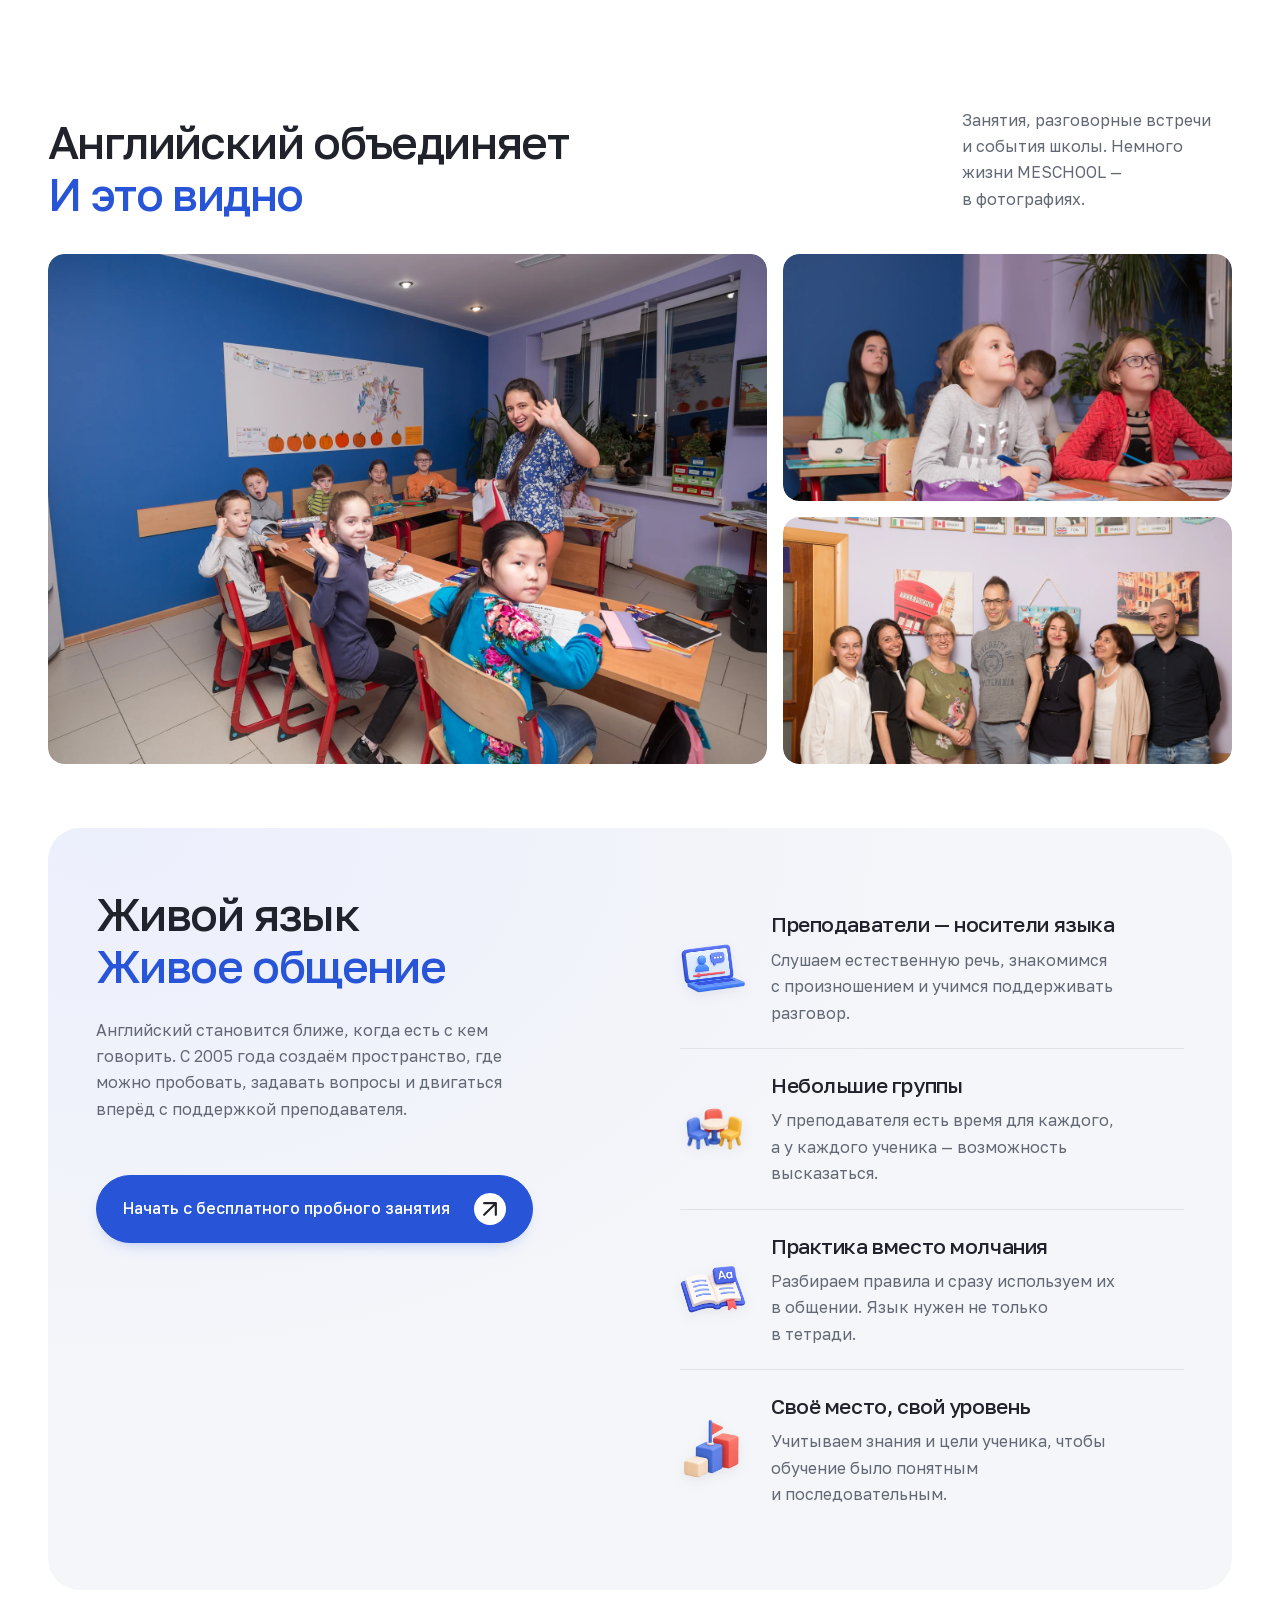
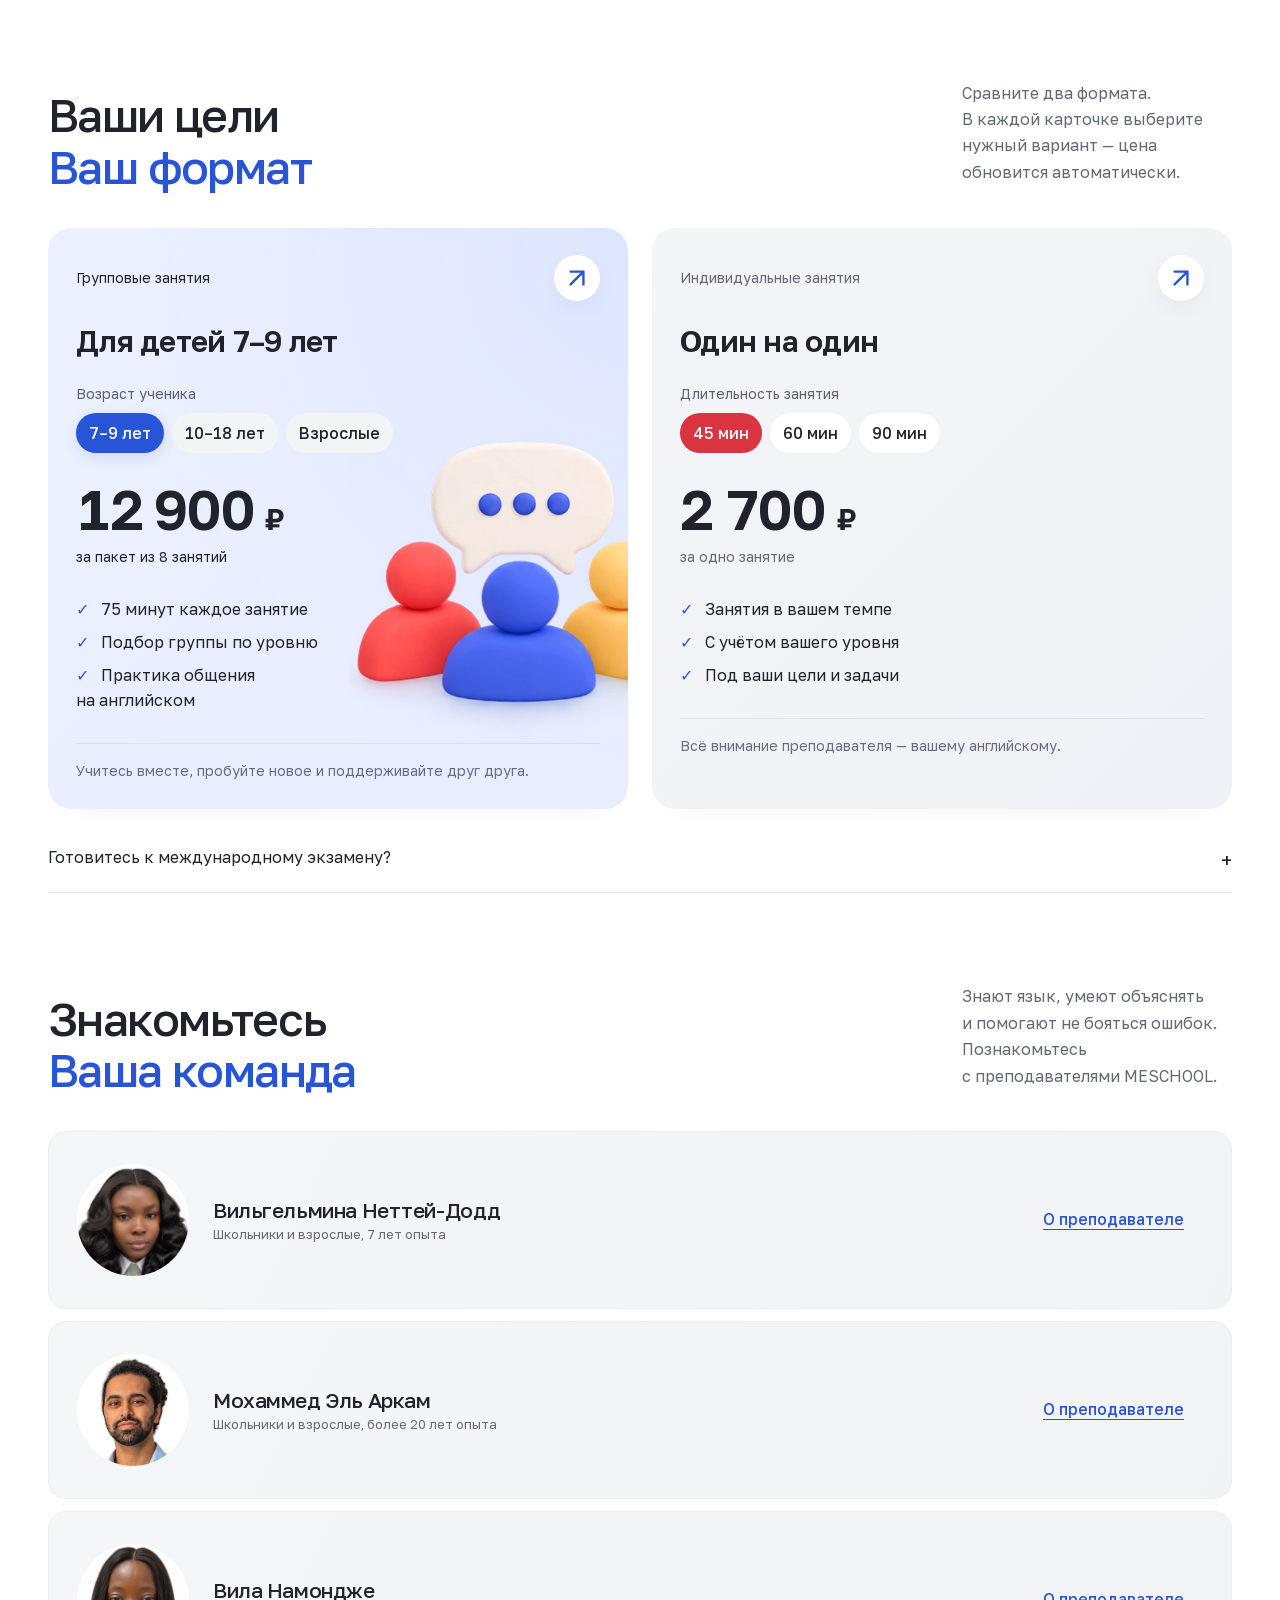
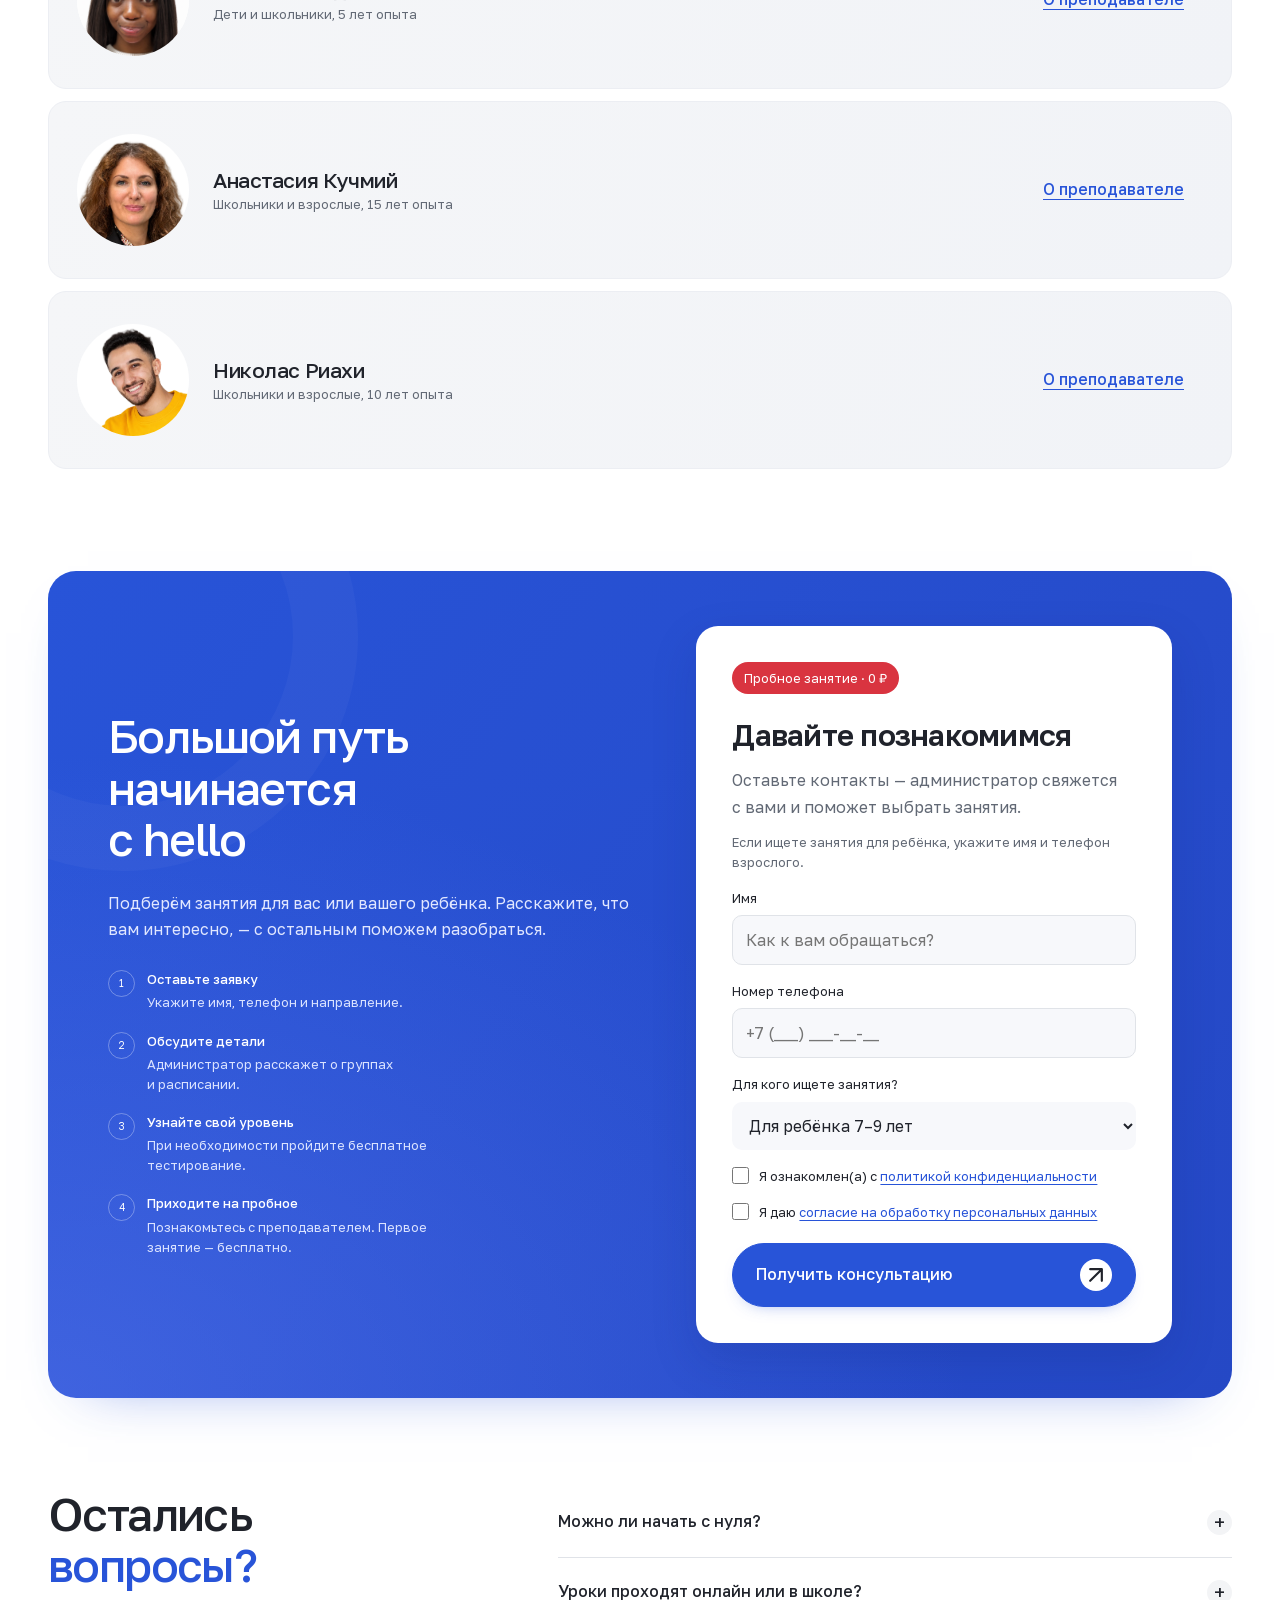
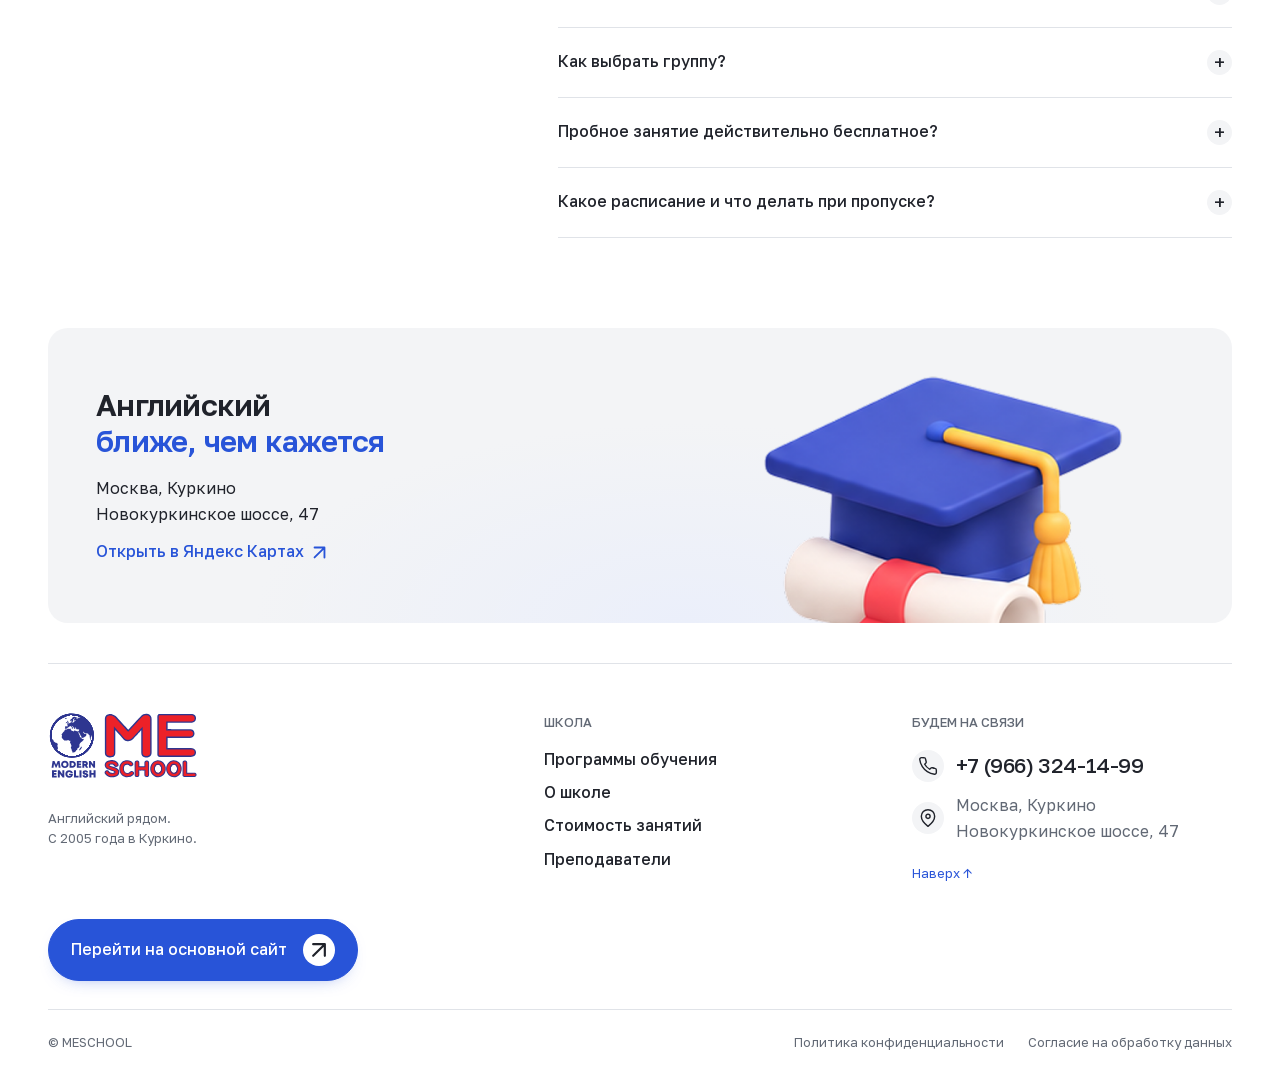
==== commit 3a47f3bd: "Add globe favicon and social sharing preview" ====
--- a/index.html
+++ b/index.html
@@ -4,6 +4,24 @@
   <meta charset="UTF-8"><meta name="viewport" content="width=device-width,initial-scale=1">
   <meta name="theme-color" content="#2854d8">
   <meta name="description" content="Английский с носителями языка для детей от 7 лет и взрослых в Куркино. MESCHOOL — с 2005 года. Группы и индивидуальные занятия, бесплатный пробный урок.">
+  <link rel="icon" href="/favicon.svg" type="image/svg+xml">
+  <link rel="icon" href="/favicon.ico" sizes="any">
+  <link rel="apple-touch-icon" href="/apple-touch-icon.png">
+  <link rel="canonical" href="https://me-school.ru/">
+  <meta property="og:type" content="website">
+  <meta property="og:locale" content="ru_RU">
+  <meta property="og:site_name" content="MESCHOOL">
+  <meta property="og:title" content="MESCHOOL — английский с носителями языка в Куркино">
+  <meta property="og:description" content="Английский для детей от 7 лет, подростков и взрослых. Очные занятия в Куркино. Первое занятие — бесплатно.">
+  <meta property="og:url" content="https://me-school.ru/">
+  <meta property="og:image" content="https://me-school.ru/assets/share-preview.jpg">
+  <meta property="og:image:width" content="1200">
+  <meta property="og:image:height" content="630">
+  <meta property="og:image:alt" content="MESCHOOL — английский с носителями языка в Куркино">
+  <meta name="twitter:card" content="summary_large_image">
+  <meta name="twitter:title" content="MESCHOOL — английский с носителями языка в Куркино">
+  <meta name="twitter:description" content="Английский для детей от 7 лет, подростков и взрослых. Очные занятия в Куркино. Первое занятие — бесплатно.">
+  <meta name="twitter:image" content="https://me-school.ru/assets/share-preview.jpg">
   <title>MESCHOOL — английский с носителями языка в Куркино</title>
   <link rel="stylesheet" href="fonts.css?v=1">
   <link rel="stylesheet" href="style.css?v=2"><link rel="stylesheet" href="refresh.css?v=2"><link rel="stylesheet" href="palette.css"><link rel="stylesheet" href="brand.css?v=2"><link rel="stylesheet" href="interactions.css?v=11"><link rel="stylesheet" href="conversion.css?v=10"><link rel="stylesheet" href="finish.css?v=36"><link rel="stylesheet" href="typography.css?v=22">
